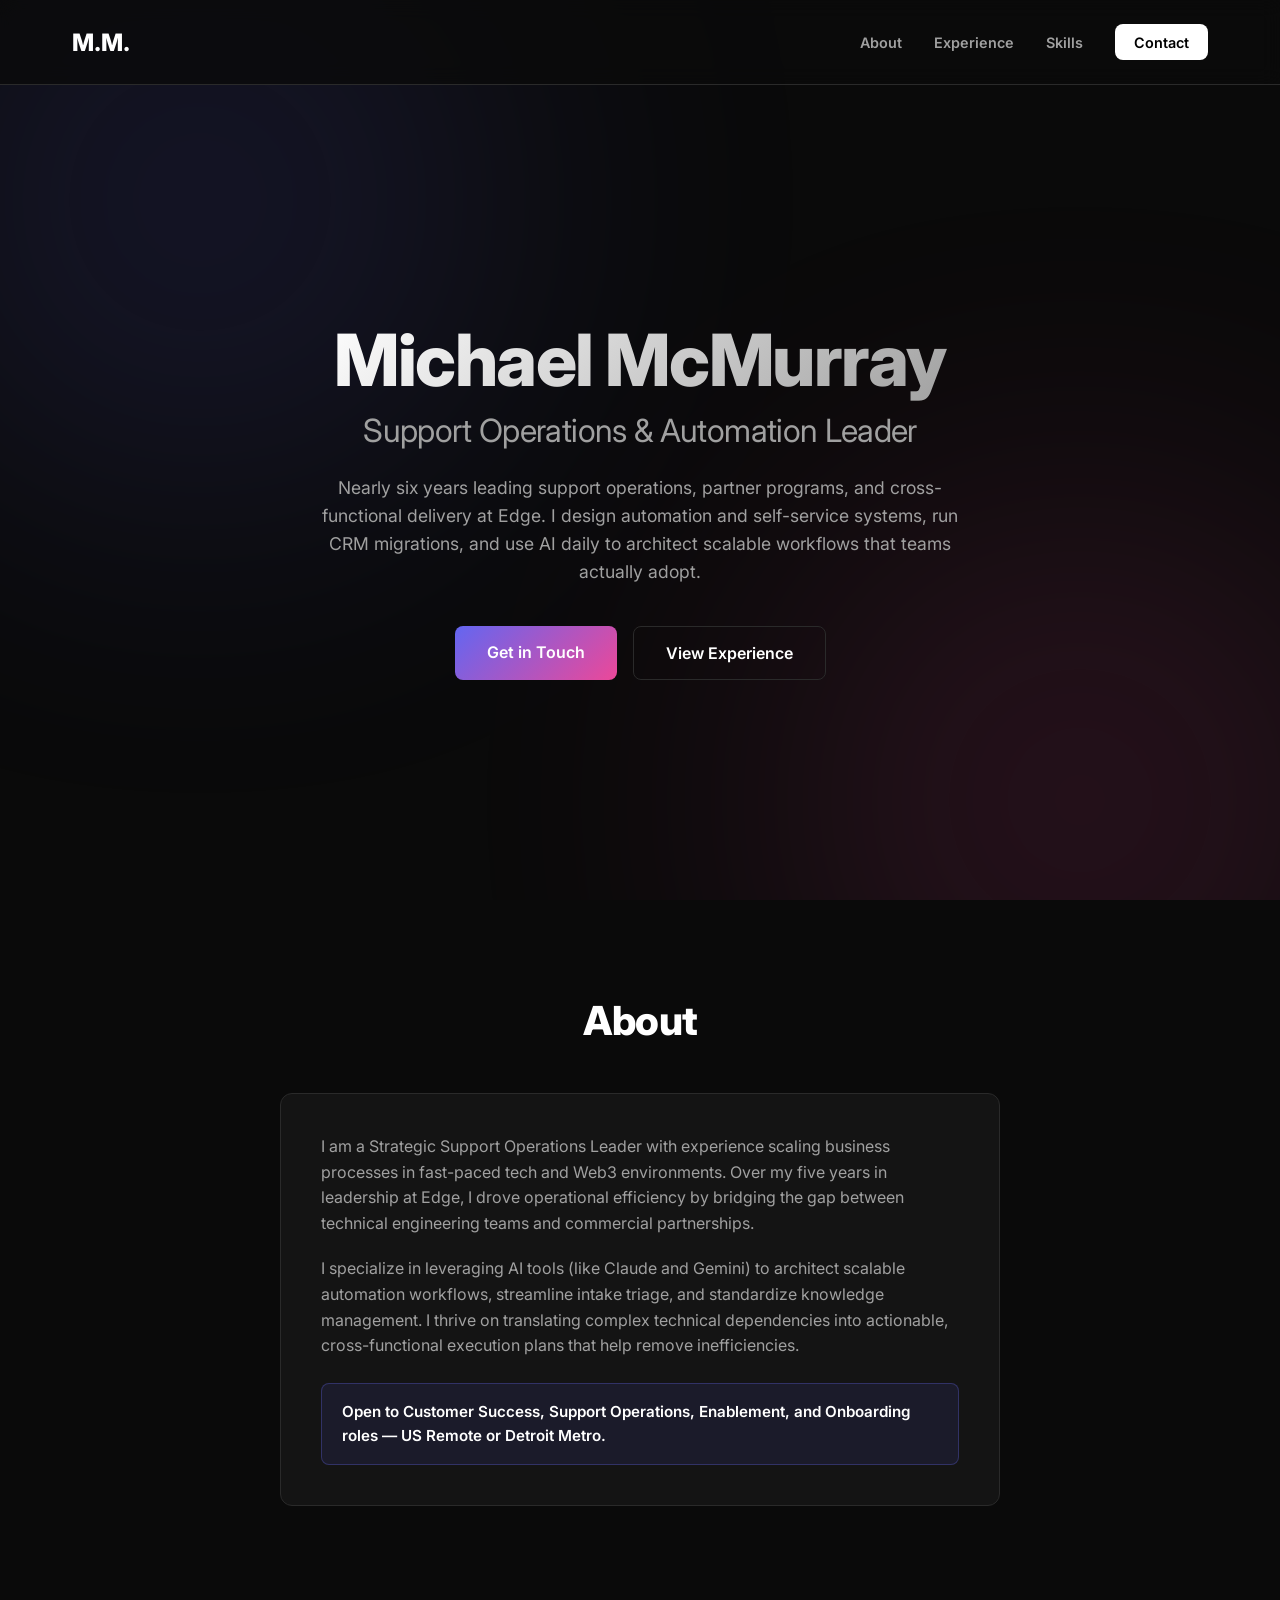
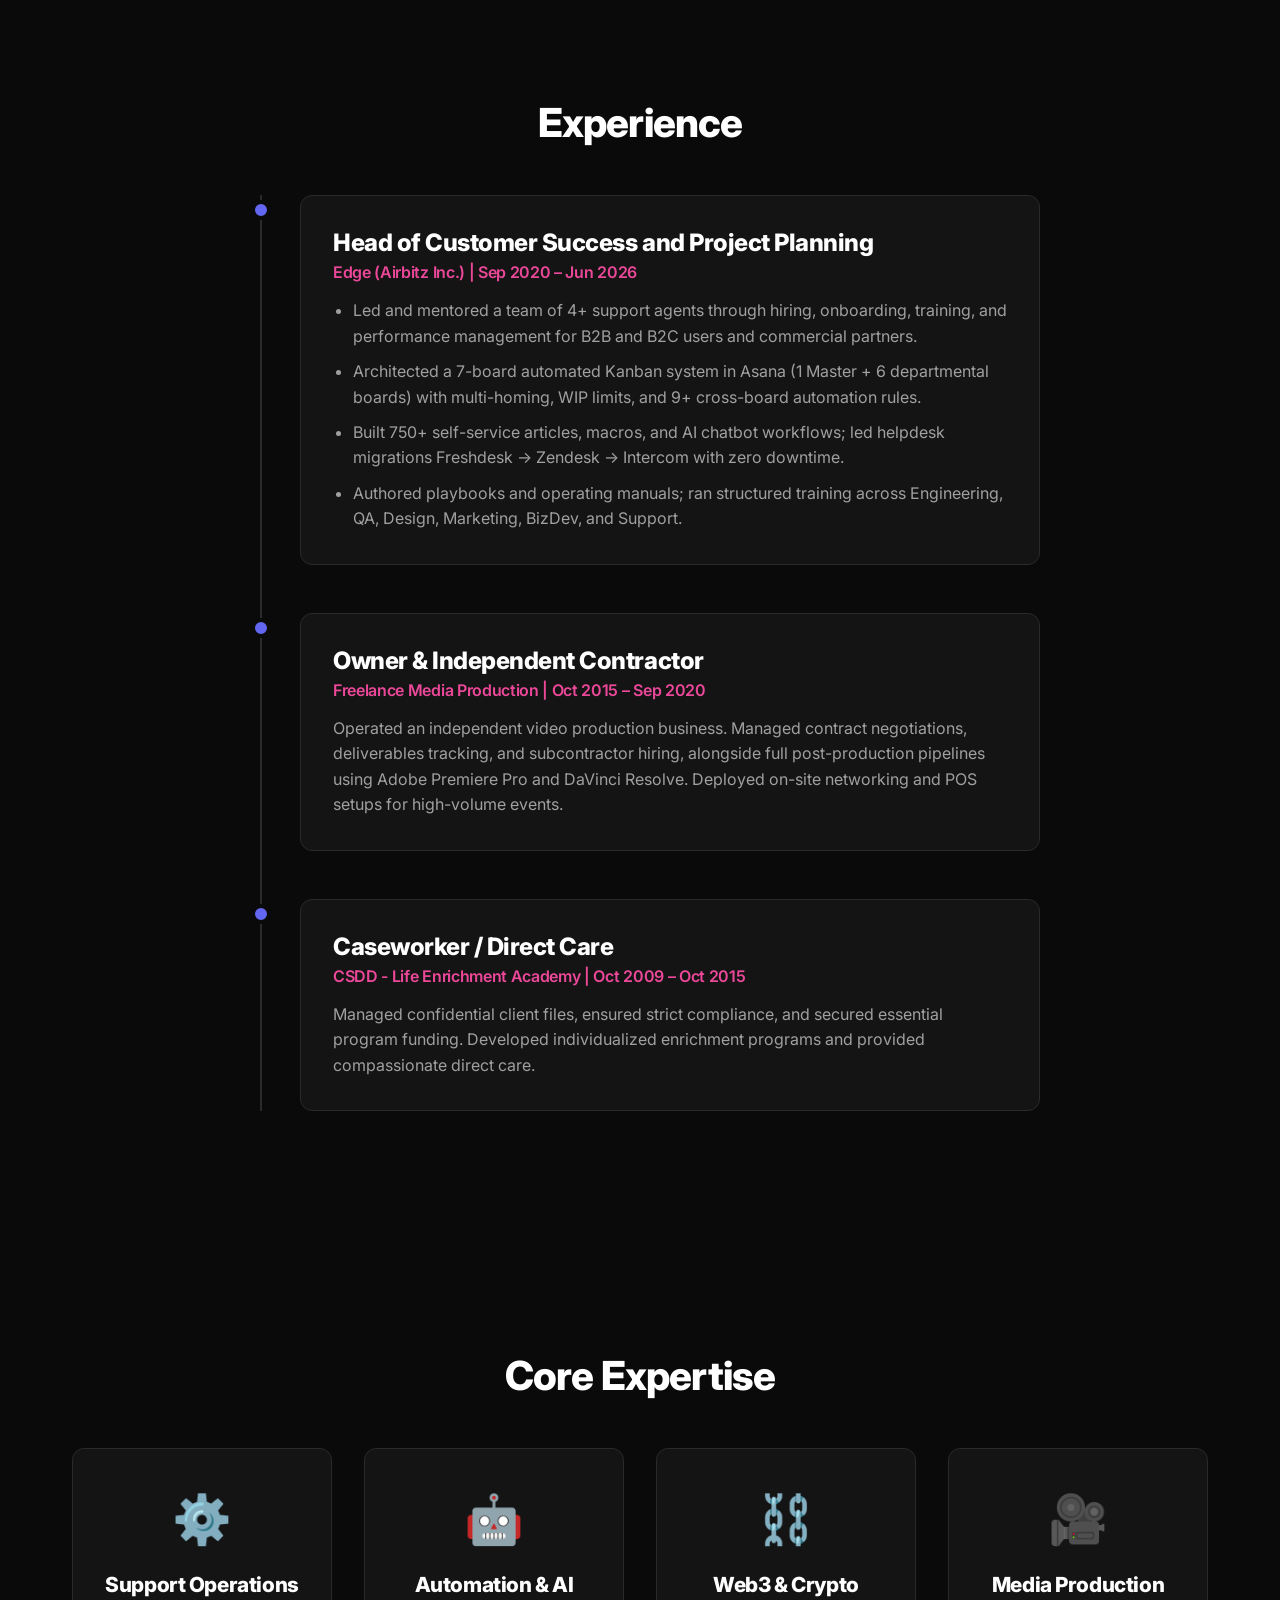
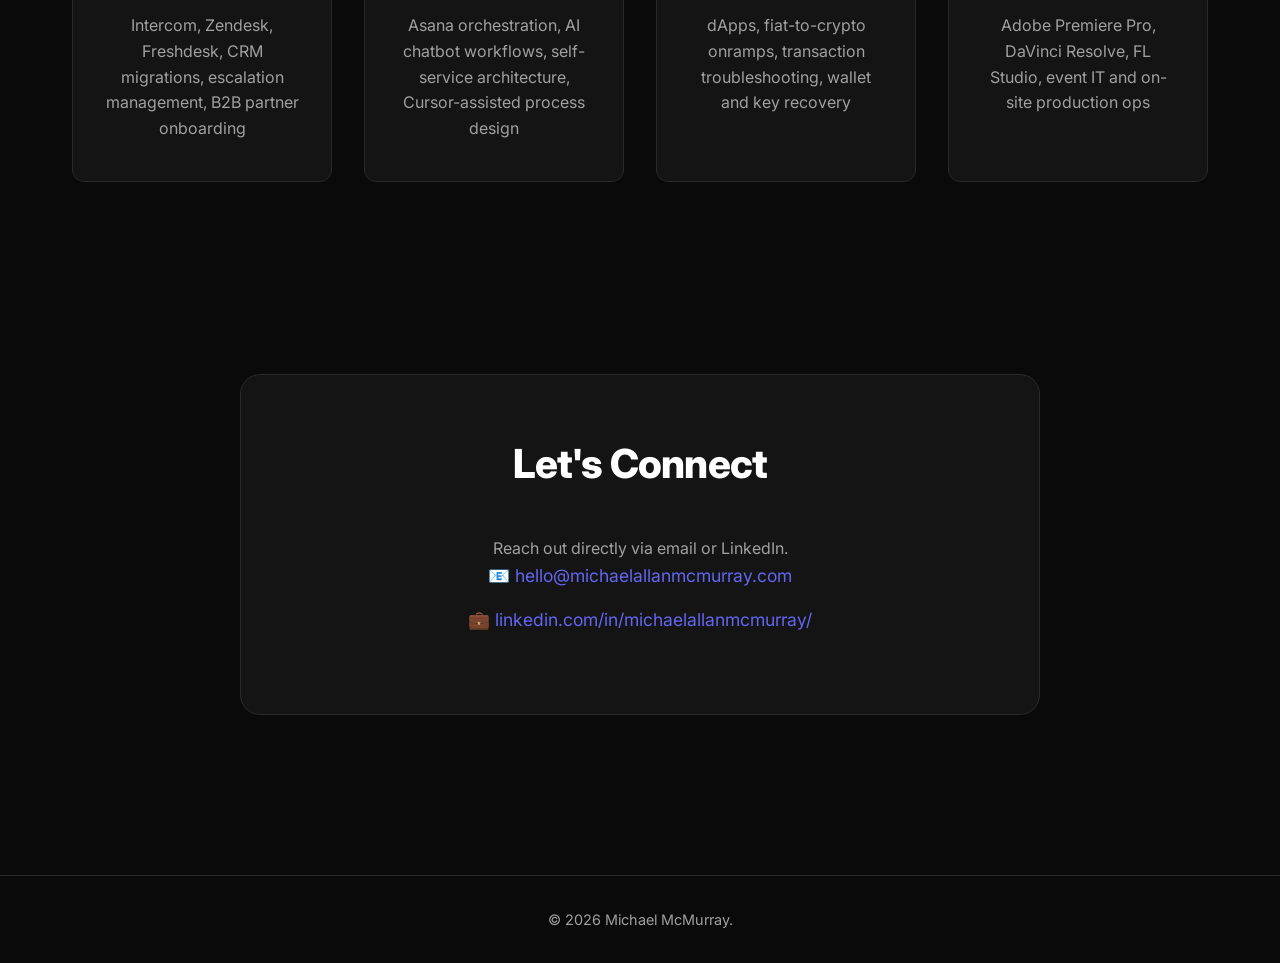
==== index.html @ 597b3451 "Add files via upload" ====
<!DOCTYPE html>
<html lang="en">
<head>
    <meta charset="UTF-8">
    <meta name="viewport" content="width=device-width, initial-scale=1.0">
    <title>Michael McMurray | Support Operations & Automation Leader</title>
    <meta name="description" content="Support Operations Leader specializing in AI workflow automation, customer success, and cross-functional delivery. Nearly six years at Edge (Airbitz Inc) building self-service systems, CRM migrations, and Asana orchestration.">
    <meta property="og:title" content="Michael McMurray | Support Operations & Automation Leader">
    <meta property="og:description" content="Customer Success and operations leader. Automation, self-service design, B2B partner success, and AI-assisted ops.">
    <meta property="og:type" content="website">
    <meta property="og:url" content="https://michaelallanmcmurray.com">
    <link rel="icon" href="favicon.svg" type="image/svg+xml">
    <link rel="stylesheet" href="styles.css?v=3">
    <link rel="preconnect" href="https://fonts.googleapis.com">
    <link rel="preconnect" href="https://fonts.gstatic.com" crossorigin>
    <link href="https://fonts.googleapis.com/css2?family=Inter:wght@300;400;600;800&display=swap" rel="stylesheet">
</head>
<body>
    <div class="site-background">
        <div class="gradient-sphere"></div>
        <div class="gradient-sphere secondary"></div>
    </div>

    <nav class="navbar">
        <div class="nav-content">
            <a href="#home" class="logo">M.M.</a>
            <button class="nav-toggle" aria-label="Open menu" aria-expanded="false">
                <span></span>
                <span></span>
                <span></span>
            </button>
            <ul class="nav-links">
                <li><a href="#about">About</a></li>
                <li><a href="#experience">Experience</a></li>
                <li><a href="#skills">Skills</a></li>
                <li><a href="#contact" class="btn-primary-small">Contact</a></li>
            </ul>
        </div>
    </nav>

    <section class="hero" id="home">
        <div class="hero-content">
            <h1 class="fade-in">Michael McMurray</h1>
            <h2 class="fade-in delay-1">Support Operations &amp; Automation Leader</h2>
            <p class="fade-in delay-2">Nearly six years leading support operations, partner programs, and cross-functional delivery at Edge. I design automation and self-service systems, run CRM migrations, and use AI daily to architect scalable workflows that teams actually adopt.</p>
            <div class="hero-cta fade-in delay-3">
                <a href="#contact" class="btn-primary">Get in Touch</a>
                <a href="#experience" class="btn-secondary">View Experience</a>
            </div>
        </div>
    </section>

    <section class="about section" id="about">
        <h2 class="section-title reveal">About</h2>
        <div class="about-content reveal">
            <p>I am a Strategic Support Operations Leader with experience scaling business processes in fast-paced tech and Web3 environments. Over my five years in leadership at Edge, I drove operational efficiency by bridging the gap between technical engineering teams and commercial partnerships.</p>
            <p>I specialize in leveraging AI tools (like Claude and Gemini) to architect scalable automation workflows, streamline intake triage, and standardize knowledge management. I thrive on translating complex technical dependencies into actionable, cross-functional execution plans that help remove inefficiencies.</p>
            <p class="availability-badge">Open to Customer Success, Support Operations, Enablement, and Onboarding roles &mdash; US Remote or Detroit Metro.</p>
        </div>
    </section>

    <section class="experience section" id="experience">
        <h2 class="section-title reveal">Experience</h2>
        <div class="timeline">
            <div class="timeline-item reveal">
                <div class="timeline-dot"></div>
                <div class="timeline-content">
                    <h3>Head of Customer Success and Project Planning</h3>
                    <h4>Edge (Airbitz Inc.) | Sep 2020 &ndash; Jun 2026</h4>
                    <ul>
                        <li>Led and mentored a team of 4+ support agents through hiring, onboarding, training, and performance management for B2B and B2C users and commercial partners.</li>
                        <li>Architected a 7-board automated Kanban system in Asana (1 Master + 6 departmental boards) with multi-homing, WIP limits, and 9+ cross-board automation rules.</li>
                        <li>Built 750+ self-service articles, macros, and AI chatbot workflows; led helpdesk migrations Freshdesk &rarr; Zendesk &rarr; Intercom with zero downtime.</li>
                        <li>Authored playbooks and operating manuals; ran structured training across Engineering, QA, Design, Marketing, BizDev, and Support.</li>
                    </ul>
                </div>
            </div>
            <div class="timeline-item reveal">
                <div class="timeline-dot"></div>
                <div class="timeline-content">
                    <h3>Owner &amp; Independent Contractor</h3>
                    <h4>Freelance Media Production | Oct 2015 &ndash; Sep 2020</h4>
                    <p>Operated an independent video production business. Managed contract negotiations, deliverables tracking, and subcontractor hiring, alongside full post-production pipelines using Adobe Premiere Pro and DaVinci Resolve. Deployed on-site networking and POS setups for high-volume events.</p>
                </div>
            </div>
            <div class="timeline-item reveal">
                <div class="timeline-dot"></div>
                <div class="timeline-content">
                    <h3>Caseworker / Direct Care</h3>
                    <h4>CSDD - Life Enrichment Academy | Oct 2009 &ndash; Oct 2015</h4>
                    <p>Managed confidential client files, ensured strict compliance, and secured essential program funding. Developed individualized enrichment programs and provided compassionate direct care.</p>
                </div>
            </div>
        </div>
    </section>

    <section class="skills section" id="skills">
        <h2 class="section-title reveal">Core Expertise</h2>
        <div class="skills-grid reveal">
            <div class="skill-card">
                <div class="skill-icon">&#9881;&#65039;</div>
                <h3>Support Operations</h3>
                <p>Intercom, Zendesk, Freshdesk, CRM migrations, escalation management, B2B partner onboarding</p>
            </div>
            <div class="skill-card">
                <div class="skill-icon">&#129302;</div>
                <h3>Automation &amp; AI</h3>
                <p>Asana orchestration, AI chatbot workflows, self-service architecture, Cursor-assisted process design</p>
            </div>
            <div class="skill-card">
                <div class="skill-icon">&#9939;&#65039;</div>
                <h3>Web3 &amp; Crypto</h3>
                <p>dApps, fiat-to-crypto onramps, transaction troubleshooting, wallet and key recovery</p>
            </div>
            <div class="skill-card">
                <div class="skill-icon">&#127909;</div>
                <h3>Media Production</h3>
                <p>Adobe Premiere Pro, DaVinci Resolve, FL Studio, event IT and on-site production ops</p>
            </div>
        </div>
    </section>

    <section class="contact section" id="contact">
        <div class="contact-container reveal">
            <h2 class="section-title">Let's Connect</h2>
            <p>Reach out directly via email or LinkedIn.</p>

            <div class="contact-info">
                <p>&#128231; <a href="mailto:hello@michaelallanmcmurray.com">hello@michaelallanmcmurray.com</a></p>
                <p>&#128188; <a href="https://linkedin.com/in/michaelallanmcmurray/" target="_blank" rel="noopener noreferrer">linkedin.com/in/michaelallanmcmurray/</a></p>
            </div>
        </div>
    </section>

    <footer>
        <p>&copy; 2026 Michael McMurray.</p>
    </footer>

    <script src="script.js"></script>
</body>
</html>
---- styles.css ----
:root {
    --bg-dark: #0a0a0a;
    --bg-card: #141414;
    --text-primary: #ffffff;
    --text-secondary: #a0a0a0;
    --accent-primary: #6366f1;
    --accent-secondary: #ec4899;
    --border-color: #2a2a2a;
    --transition: all 0.3s ease;
}

* {
    margin: 0;
    padding: 0;
    box-sizing: border-box;
}

html {
    scroll-behavior: smooth;
    font-family: 'Inter', sans-serif;
    background-color: var(--bg-dark);
    color: var(--text-primary);
}

h1, h2, h3, h4 { font-weight: 800; letter-spacing: -0.02em; }
p { color: var(--text-secondary); line-height: 1.6; }

.navbar {
    position: fixed;
    top: 0;
    width: 100%;
    padding: 1.5rem 0;
    background: rgba(10, 10, 10, 0.8);
    backdrop-filter: blur(10px);
    z-index: 1000;
    border-bottom: 1px solid var(--border-color);
}

.nav-content {
    max-width: 1200px;
    margin: 0 auto;
    display: flex;
    justify-content: space-between;
    align-items: center;
    padding: 0 2rem;
}

.logo { font-size: 1.5rem; font-weight: 800; color: var(--text-primary); text-decoration: none; }

.nav-toggle {
    display: none;
    flex-direction: column;
    justify-content: center;
    gap: 5px;
    width: 40px;
    height: 40px;
    background: transparent;
    border: 1px solid var(--border-color);
    border-radius: 8px;
    cursor: pointer;
    padding: 8px;
}

.nav-toggle span {
    display: block;
    height: 2px;
    width: 100%;
    background: var(--text-primary);
    transition: var(--transition);
}

.nav-toggle.active span:nth-child(1) { transform: translateY(7px) rotate(45deg); }
.nav-toggle.active span:nth-child(2) { opacity: 0; }
.nav-toggle.active span:nth-child(3) { transform: translateY(-7px) rotate(-45deg); }

.nav-links { display: flex; list-style: none; gap: 2rem; align-items: center; }
.nav-links a { color: var(--text-secondary); text-decoration: none; transition: var(--transition); font-weight: 600; font-size: 0.9rem; }
.nav-links a:hover { color: var(--text-primary); }

.btn-primary, .btn-primary-small, .btn-secondary, .resume-btn {
    display: inline-block;
    text-decoration: none;
    border-radius: 8px;
    font-weight: 600;
    transition: var(--transition);
    cursor: pointer;
}

.btn-primary {
    padding: 1rem 2rem;
    background: linear-gradient(135deg, var(--accent-primary), var(--accent-secondary));
    color: white;
    border: none;
}

.btn-primary:hover { transform: translateY(-2px); box-shadow: 0 10px 20px rgba(99, 102, 241, 0.3); }

.btn-primary-small {
    padding: 0.6rem 1.2rem;
    background: white;
    color: black !important;
}

.btn-primary-small:hover { background: #e0e0e0; transform: translateY(-1px); }

.btn-secondary {
    padding: 1rem 2rem;
    background: transparent;
    color: var(--text-primary);
    border: 1px solid var(--border-color);
}

.btn-secondary:hover { background: var(--bg-card); border-color: var(--text-secondary); }

.hero {
    min-height: 100vh;
    display: flex;
    align-items: center;
    justify-content: center;
    position: relative;
    overflow: hidden;
    padding: 6rem 2rem 0;
}

.hero-content { text-align: center; z-index: 2; max-width: 800px; }

.hero h1 {
    font-size: 4.5rem;
    margin-bottom: 0.5rem;
    background: linear-gradient(135deg, #fff, #a0a0a0);
    -webkit-background-clip: text;
    -webkit-text-fill-color: transparent;
    background-clip: text;
}

.hero h2 { font-size: 2rem; color: var(--text-secondary); margin-bottom: 1.5rem; font-weight: 400; }
.hero p { font-size: 1.1rem; margin-bottom: 2.5rem; max-width: 640px; margin-left: auto; margin-right: auto; }
.hero-cta { display: flex; gap: 1rem; justify-content: center; }

.site-background { position: fixed; top: 0; left: 0; width: 100%; height: 100vh; z-index: -1; overflow: hidden; pointer-events: none; }

.gradient-sphere {
    position: absolute;
    width: 600px;
    height: 600px;
    background: var(--accent-primary);
    border-radius: 50%;
    filter: blur(150px);
    opacity: 0.15;
    top: -100px;
    left: -100px;
}

.gradient-sphere.secondary {
    background: var(--accent-secondary);
    bottom: -200px;
    right: -100px;
    top: auto;
    left: auto;
}

.section { padding: 6rem 2rem; max-width: 1200px; margin: 0 auto; }
.section-title { font-size: 2.5rem; margin-bottom: 3rem; text-align: center; }

.about-content {
    max-width: 720px;
    margin: 0 auto;
    background: var(--bg-card);
    padding: 2.5rem;
    border-radius: 12px;
    border: 1px solid var(--border-color);
}

.about-content p { margin-bottom: 1.25rem; }
.about-content p:last-child { margin-bottom: 0; }

.availability-badge {
    margin-top: 1.5rem;
    padding: 1rem 1.25rem;
    background: rgba(99, 102, 241, 0.1);
    border: 1px solid rgba(99, 102, 241, 0.3);
    border-radius: 8px;
    color: var(--text-primary);
    font-weight: 600;
    font-size: 0.95rem;
}

.timeline { position: relative; max-width: 800px; margin: 0 auto; }

.timeline::before {
    content: '';
    position: absolute;
    left: 20px;
    top: 0;
    height: 100%;
    width: 2px;
    background: var(--border-color);
}

.timeline-item { margin-bottom: 3rem; position: relative; padding-left: 60px; }

.timeline-dot {
    position: absolute;
    left: 11px;
    top: 5px;
    width: 20px;
    height: 20px;
    background: var(--accent-primary);
    border-radius: 50%;
    border: 4px solid var(--bg-dark);
}

.timeline-content {
    background: var(--bg-card);
    padding: 2rem;
    border-radius: 12px;
    border: 1px solid var(--border-color);
    transition: var(--transition);
}

.timeline-content:hover { transform: translateY(-5px); border-color: var(--accent-primary); }
.timeline-content h3 { font-size: 1.5rem; margin-bottom: 0.3rem; }
.timeline-content h4 { color: var(--accent-secondary); font-size: 1rem; margin-bottom: 1rem; font-weight: 600; }

.timeline-content ul {
    padding-left: 1.25rem;
    color: var(--text-secondary);
}

.timeline-content li { margin-bottom: 0.6rem; line-height: 1.6; }
.timeline-content li:last-child { margin-bottom: 0; }

.skills-grid {
    display: grid;
    grid-template-columns: repeat(auto-fit, minmax(260px, 1fr));
    gap: 2rem;
}

.skill-card {
    background: var(--bg-card);
    padding: 2.5rem 2rem;
    border-radius: 12px;
    border: 1px solid var(--border-color);
    text-align: center;
    transition: var(--transition);
}

.skill-card:hover { transform: translateY(-5px); border-color: var(--accent-primary); background: #1a1a1a; }
.skill-icon { font-size: 3rem; margin-bottom: 1.5rem; }
.skill-card h3 { margin-bottom: 1rem; font-size: 1.3rem; }

.contact-container {
    text-align: center;
    background: var(--bg-card);
    padding: 4rem 2rem;
    border-radius: 20px;
    border: 1px solid var(--border-color);
    max-width: 800px;
    margin: 0 auto;
}

.resume-links { display: flex; justify-content: center; gap: 1rem; margin: 2rem 0; flex-wrap: wrap; }
.resume-btn { padding: 1rem 1.5rem; background: var(--border-color); color: white; border: 1px solid #333; }
.resume-btn:hover { background: #333; border-color: var(--accent-primary); }

.contact-info p { font-size: 1.1rem; margin-bottom: 1rem; }
.contact-info a { color: var(--accent-primary); text-decoration: none; }
.contact-info a:hover { text-decoration: underline; }

footer { text-align: center; padding: 2rem; color: var(--text-secondary); border-top: 1px solid var(--border-color); margin-top: 4rem; font-size: 0.9rem; }

.fade-in { opacity: 0; transform: translateY(20px); animation: fadeIn 0.8s ease forwards; }
.delay-1 { animation-delay: 0.2s; }
.delay-2 { animation-delay: 0.4s; }
.delay-3 { animation-delay: 0.6s; }

@keyframes fadeIn {
    to { opacity: 1; transform: translateY(0); }
}

.reveal { opacity: 0; transform: translateY(40px); transition: all 0.8s ease; }
.reveal.active { opacity: 1; transform: translateY(0); }

@media (max-width: 768px) {
    .hero h1 { font-size: 3rem; }
    .hero h2 { font-size: 1.5rem; }
    .hero-cta { flex-direction: column; align-items: center; }
    .nav-toggle { display: flex; }

    .nav-links {
        display: none;
        position: absolute;
        top: 100%;
        left: 0;
        right: 0;
        flex-direction: column;
        gap: 0;
        background: rgba(10, 10, 10, 0.97);
        border-bottom: 1px solid var(--border-color);
        padding: 1rem 0;
    }

    .nav-links.open { display: flex; }

    .nav-links li { width: 100%; text-align: center; }
    .nav-links a { display: block; padding: 1rem 2rem; }
    .nav-content { position: relative; }

    .timeline::before { left: 15px; }
    .timeline-item { padding-left: 45px; }
    .timeline-dot { left: 6px; }

    .about-content { padding: 1.5rem; }
    .resume-links { flex-direction: column; align-items: center; }
    .resume-btn { width: 100%; max-width: 280px; text-align: center; }
}
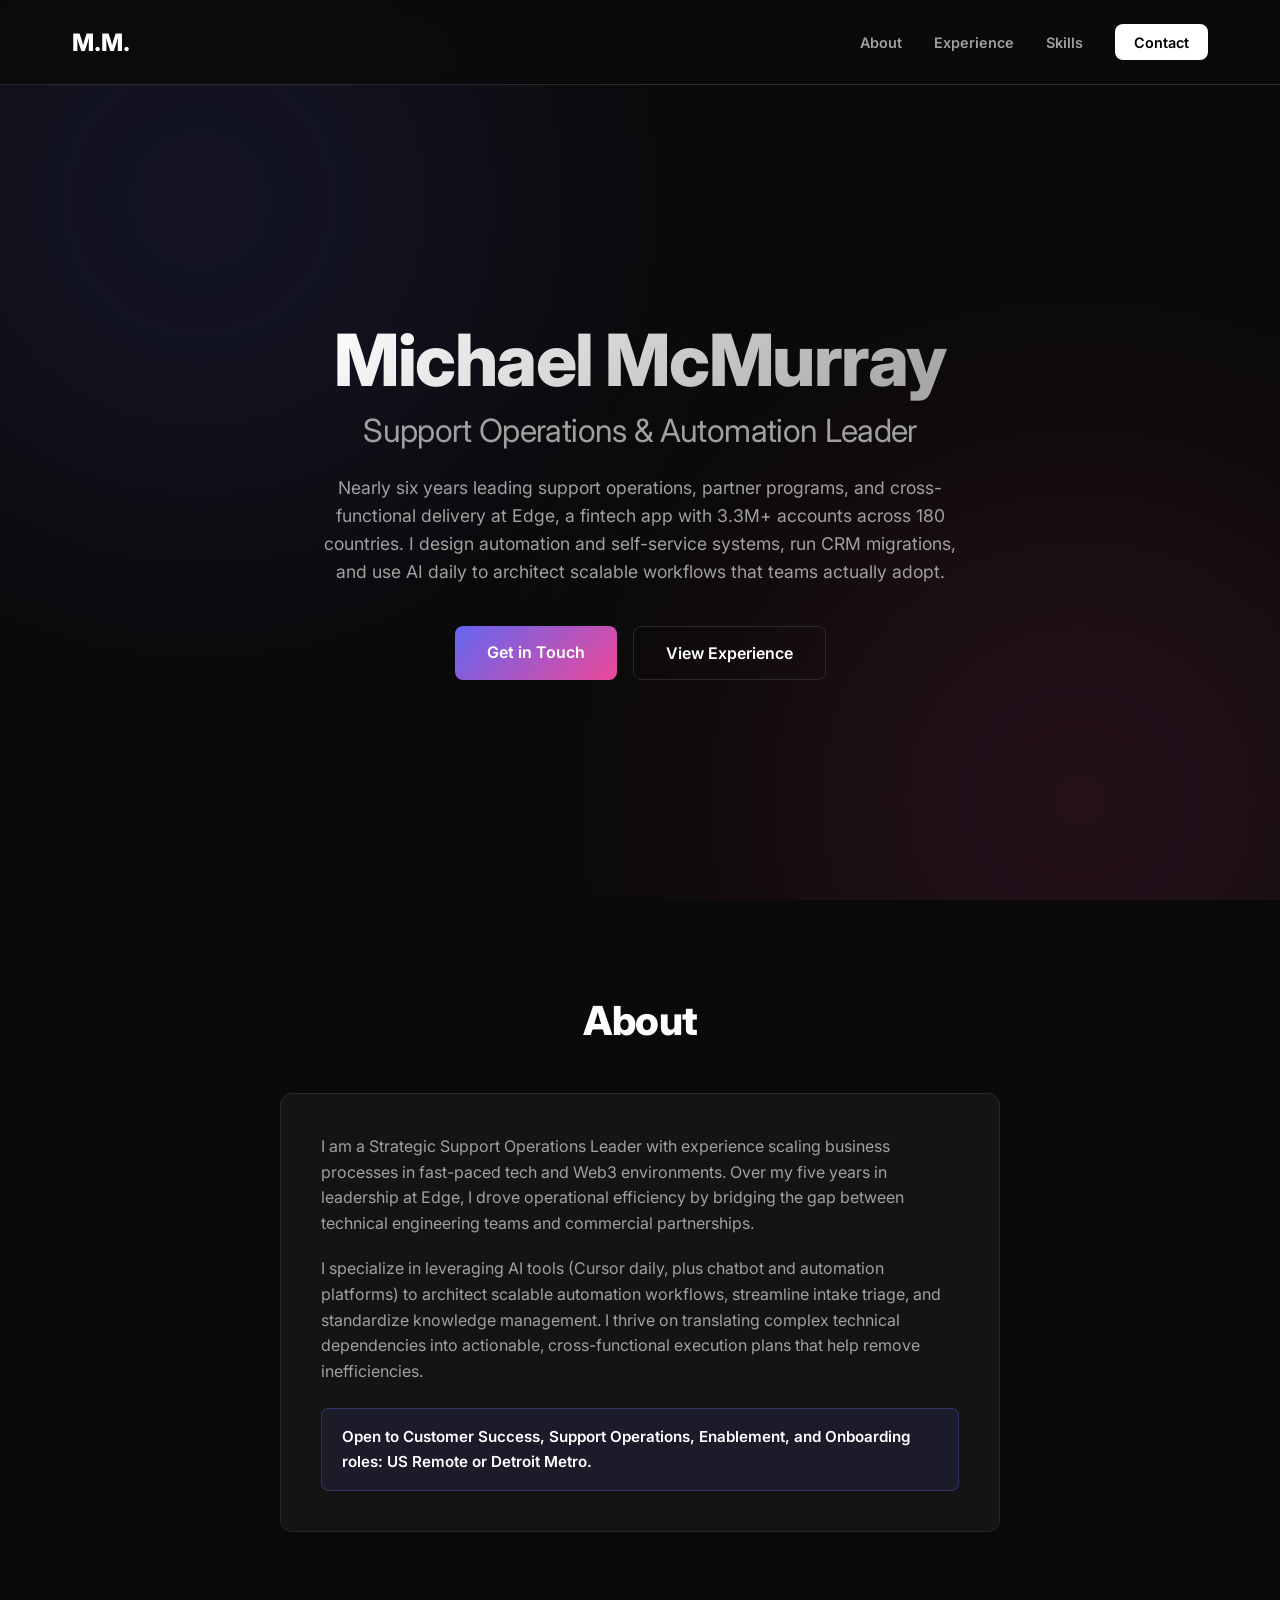
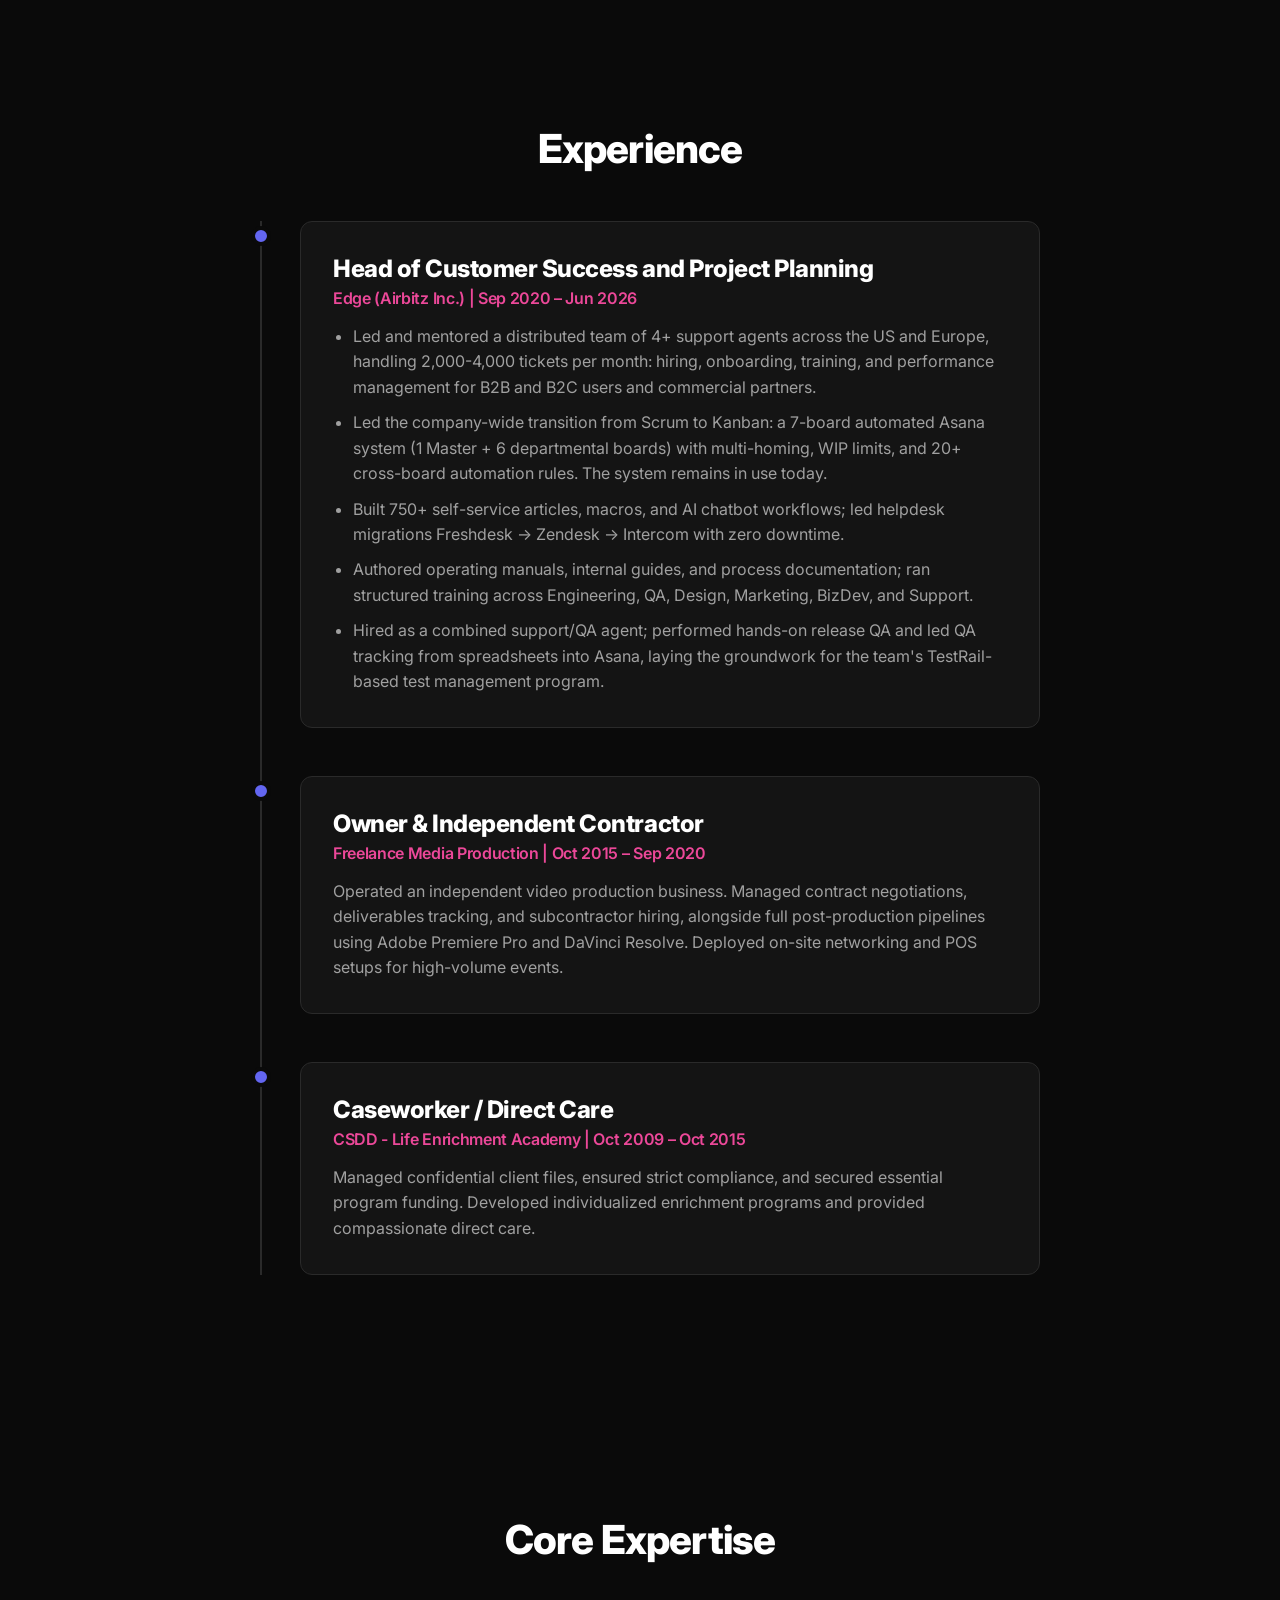
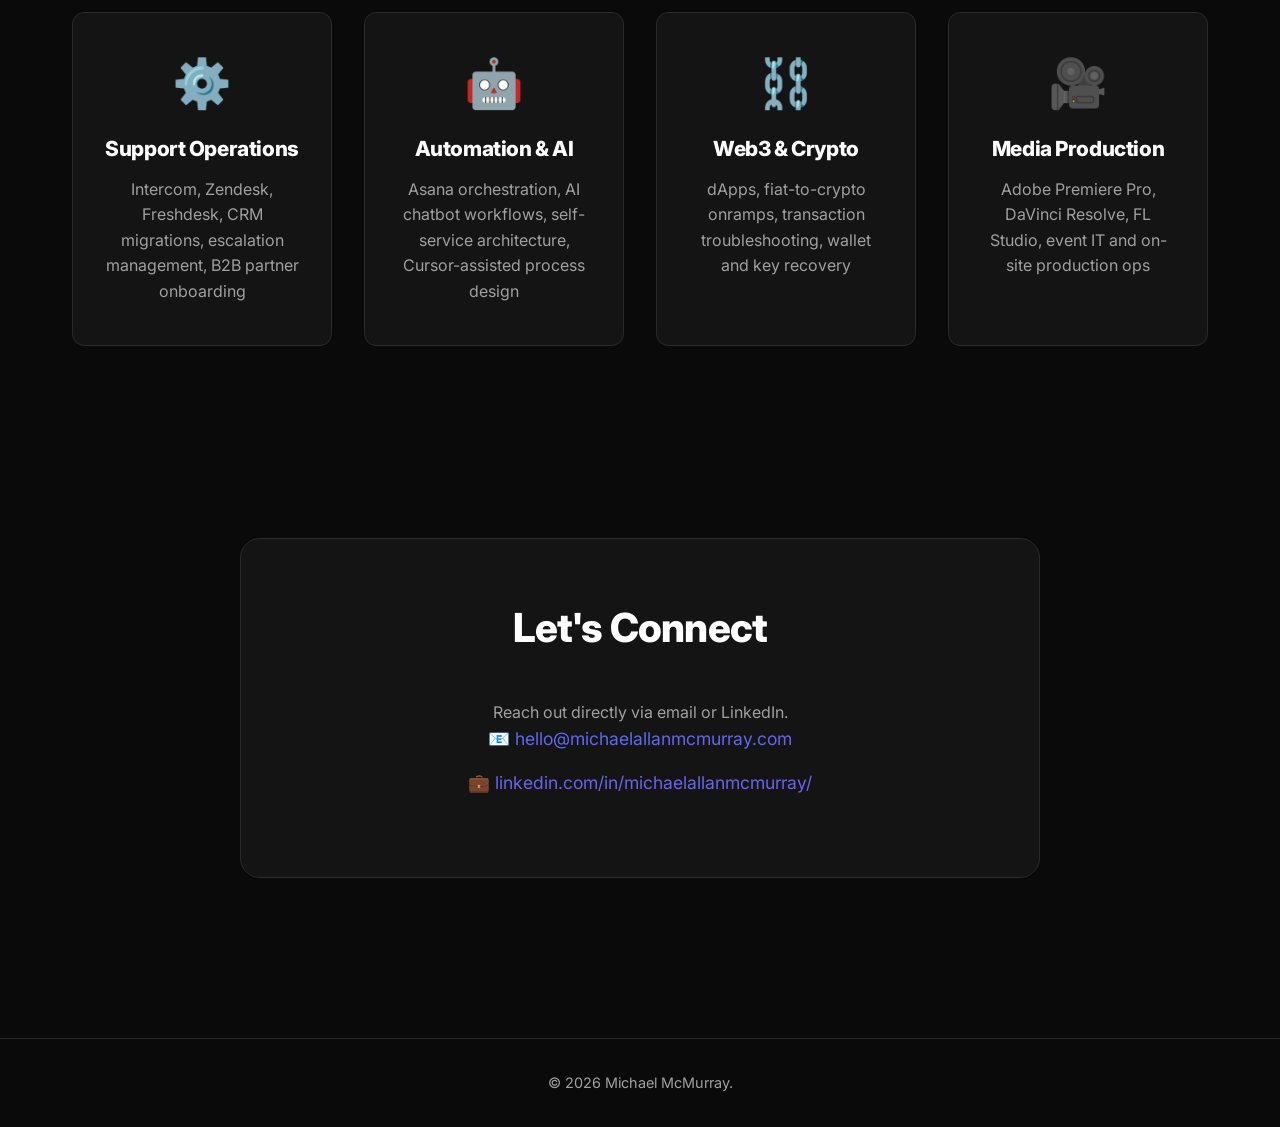
==== commit 74db538e: "Add files via upload" ====
--- a/index.html
+++ b/index.html
@@ -10,7 +10,7 @@
     <meta property="og:type" content="website">
     <meta property="og:url" content="https://michaelallanmcmurray.com">
     <link rel="icon" href="favicon.svg" type="image/svg+xml">
-    <link rel="stylesheet" href="styles.css?v=3">
+    <link rel="stylesheet" href="styles.css?v=4">
     <link rel="preconnect" href="https://fonts.googleapis.com">
     <link rel="preconnect" href="https://fonts.gstatic.com" crossorigin>
     <link href="https://fonts.googleapis.com/css2?family=Inter:wght@300;400;600;800&display=swap" rel="stylesheet">
@@ -42,7 +42,7 @@
         <div class="hero-content">
             <h1 class="fade-in">Michael McMurray</h1>
             <h2 class="fade-in delay-1">Support Operations &amp; Automation Leader</h2>
-            <p class="fade-in delay-2">Nearly six years leading support operations, partner programs, and cross-functional delivery at Edge. I design automation and self-service systems, run CRM migrations, and use AI daily to architect scalable workflows that teams actually adopt.</p>
+            <p class="fade-in delay-2">Nearly six years leading support operations, partner programs, and cross-functional delivery at Edge, a fintech app with 3.3M+ accounts across 180 countries. I design automation and self-service systems, run CRM migrations, and use AI daily to architect scalable workflows that teams actually adopt.</p>
             <div class="hero-cta fade-in delay-3">
                 <a href="#contact" class="btn-primary">Get in Touch</a>
                 <a href="#experience" class="btn-secondary">View Experience</a>
@@ -54,8 +54,8 @@
         <h2 class="section-title reveal">About</h2>
         <div class="about-content reveal">
             <p>I am a Strategic Support Operations Leader with experience scaling business processes in fast-paced tech and Web3 environments. Over my five years in leadership at Edge, I drove operational efficiency by bridging the gap between technical engineering teams and commercial partnerships.</p>
-            <p>I specialize in leveraging AI tools (like Claude and Gemini) to architect scalable automation workflows, streamline intake triage, and standardize knowledge management. I thrive on translating complex technical dependencies into actionable, cross-functional execution plans that help remove inefficiencies.</p>
-            <p class="availability-badge">Open to Customer Success, Support Operations, Enablement, and Onboarding roles &mdash; US Remote or Detroit Metro.</p>
+            <p>I specialize in leveraging AI tools (Cursor daily, plus chatbot and automation platforms) to architect scalable automation workflows, streamline intake triage, and standardize knowledge management. I thrive on translating complex technical dependencies into actionable, cross-functional execution plans that help remove inefficiencies.</p>
+            <p class="availability-badge">Open to Customer Success, Support Operations, Enablement, and Onboarding roles: US Remote or Detroit Metro.</p>
         </div>
     </section>
 
@@ -68,10 +68,11 @@
                     <h3>Head of Customer Success and Project Planning</h3>
                     <h4>Edge (Airbitz Inc.) | Sep 2020 &ndash; Jun 2026</h4>
                     <ul>
-                        <li>Led and mentored a team of 4+ support agents through hiring, onboarding, training, and performance management for B2B and B2C users and commercial partners.</li>
-                        <li>Architected a 7-board automated Kanban system in Asana (1 Master + 6 departmental boards) with multi-homing, WIP limits, and 9+ cross-board automation rules.</li>
+                        <li>Led and mentored a distributed team of 4+ support agents across the US and Europe, handling 2,000-4,000 tickets per month: hiring, onboarding, training, and performance management for B2B and B2C users and commercial partners.</li>
+                        <li>Led the company-wide transition from Scrum to Kanban: a 7-board automated Asana system (1 Master + 6 departmental boards) with multi-homing, WIP limits, and 20+ cross-board automation rules. The system remains in use today.</li>
                         <li>Built 750+ self-service articles, macros, and AI chatbot workflows; led helpdesk migrations Freshdesk &rarr; Zendesk &rarr; Intercom with zero downtime.</li>
-                        <li>Authored playbooks and operating manuals; ran structured training across Engineering, QA, Design, Marketing, BizDev, and Support.</li>
+                        <li>Authored operating manuals, internal guides, and process documentation; ran structured training across Engineering, QA, Design, Marketing, BizDev, and Support.</li>
+                        <li>Hired as a combined support/QA agent; performed hands-on release QA and led QA tracking from spreadsheets into Asana, laying the groundwork for the team's TestRail-based test management program.</li>
                     </ul>
                 </div>
             </div>
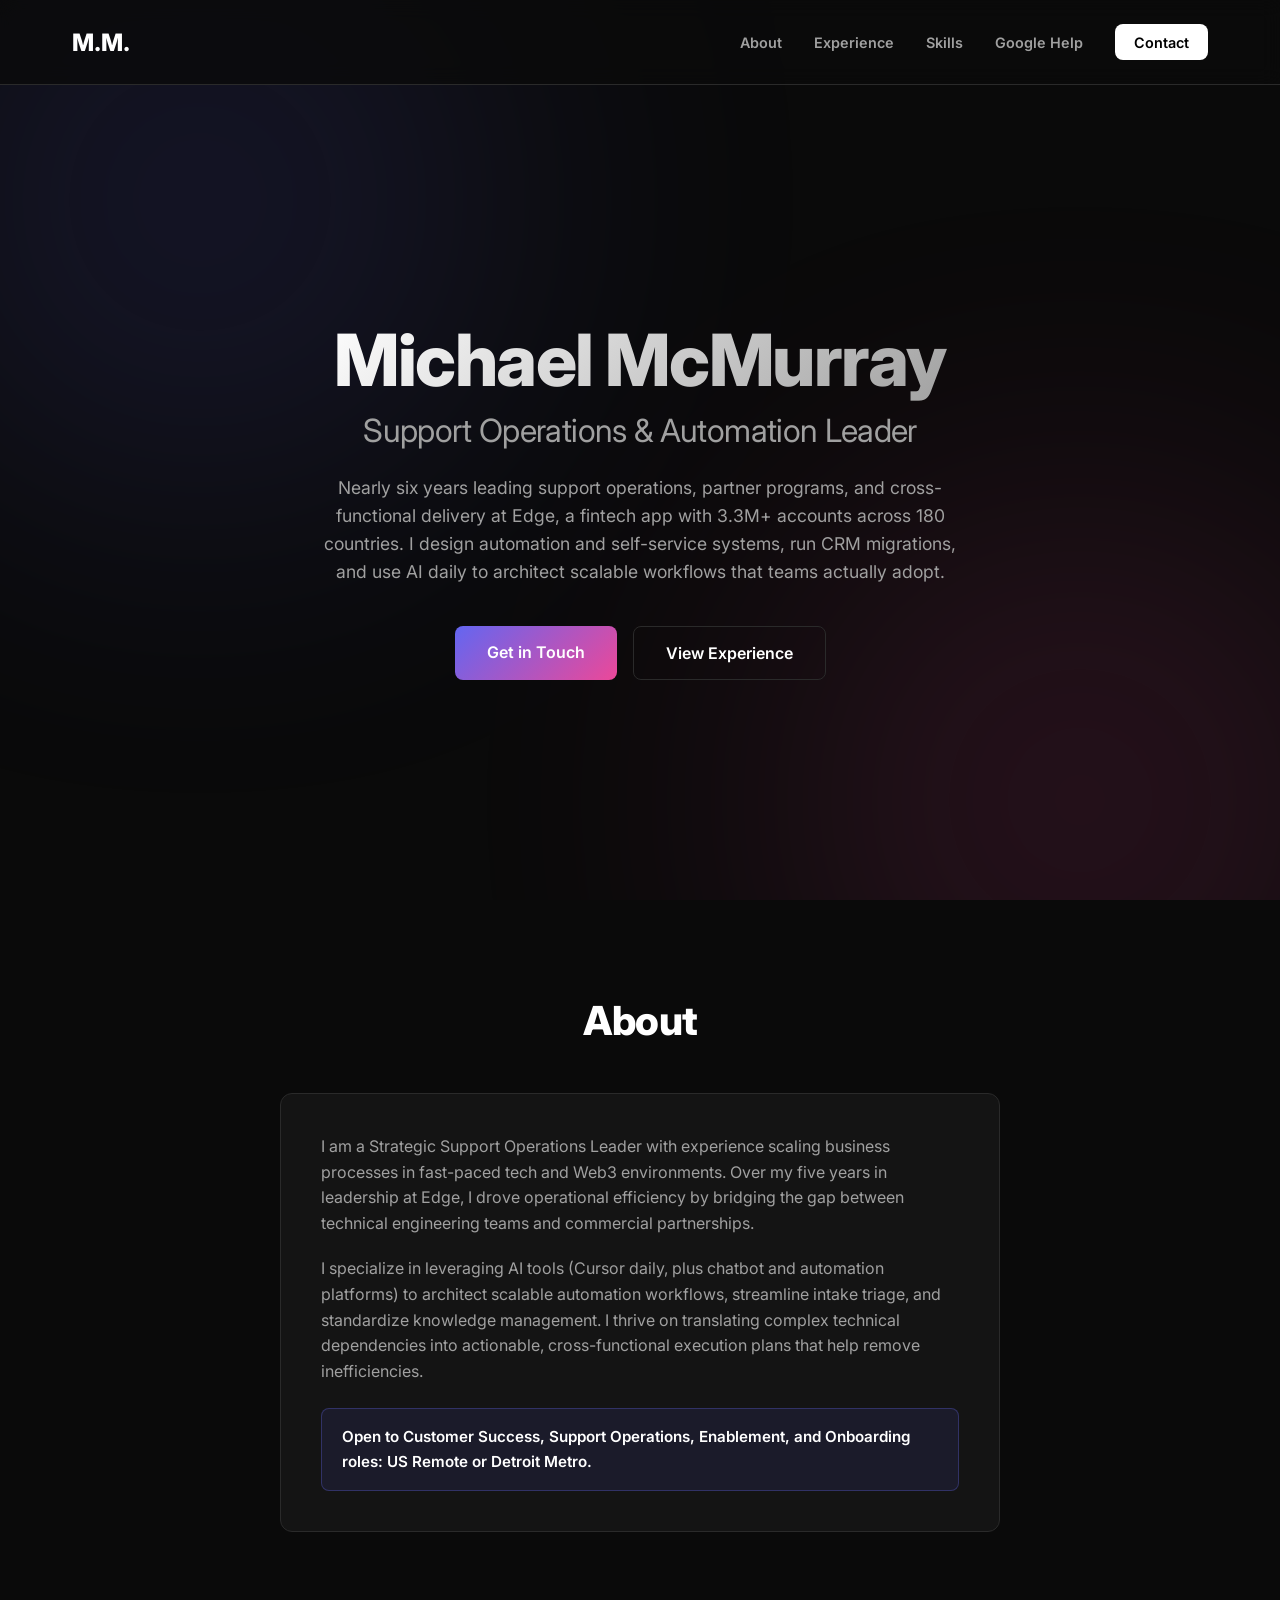
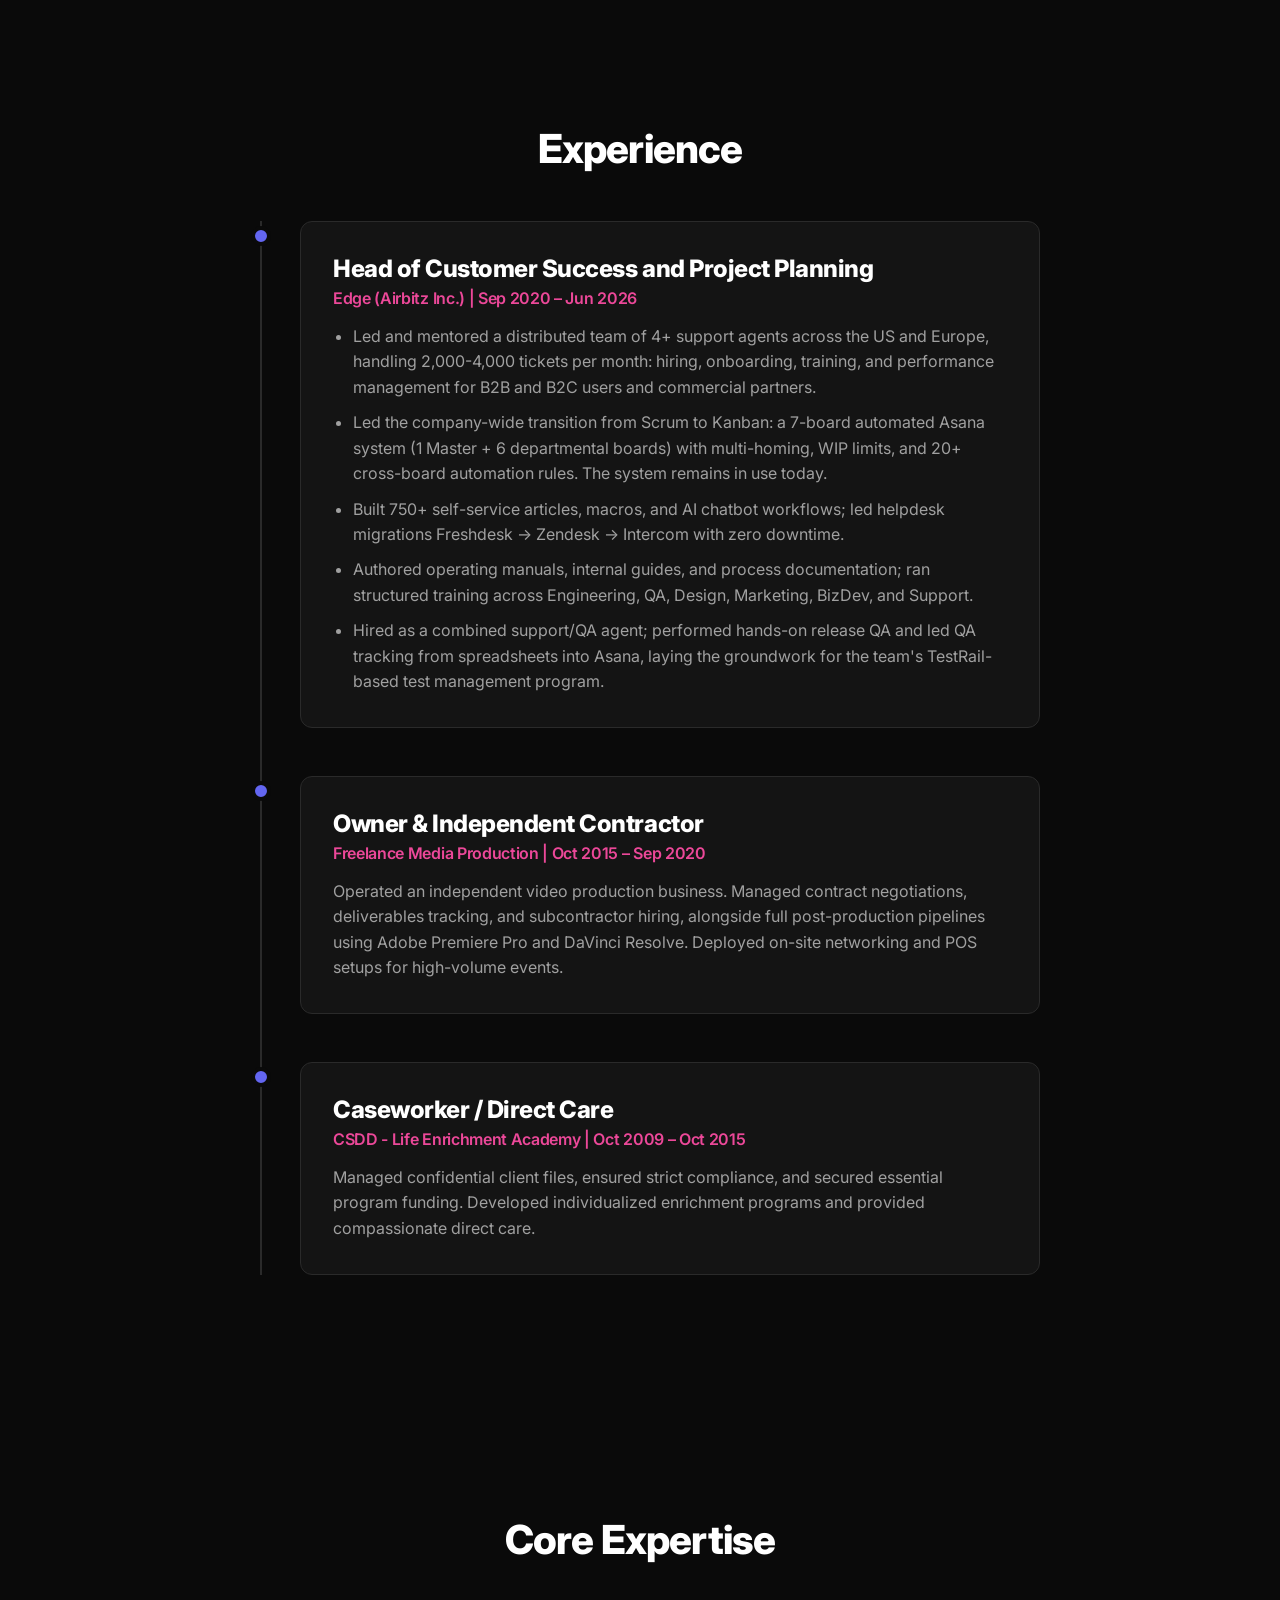
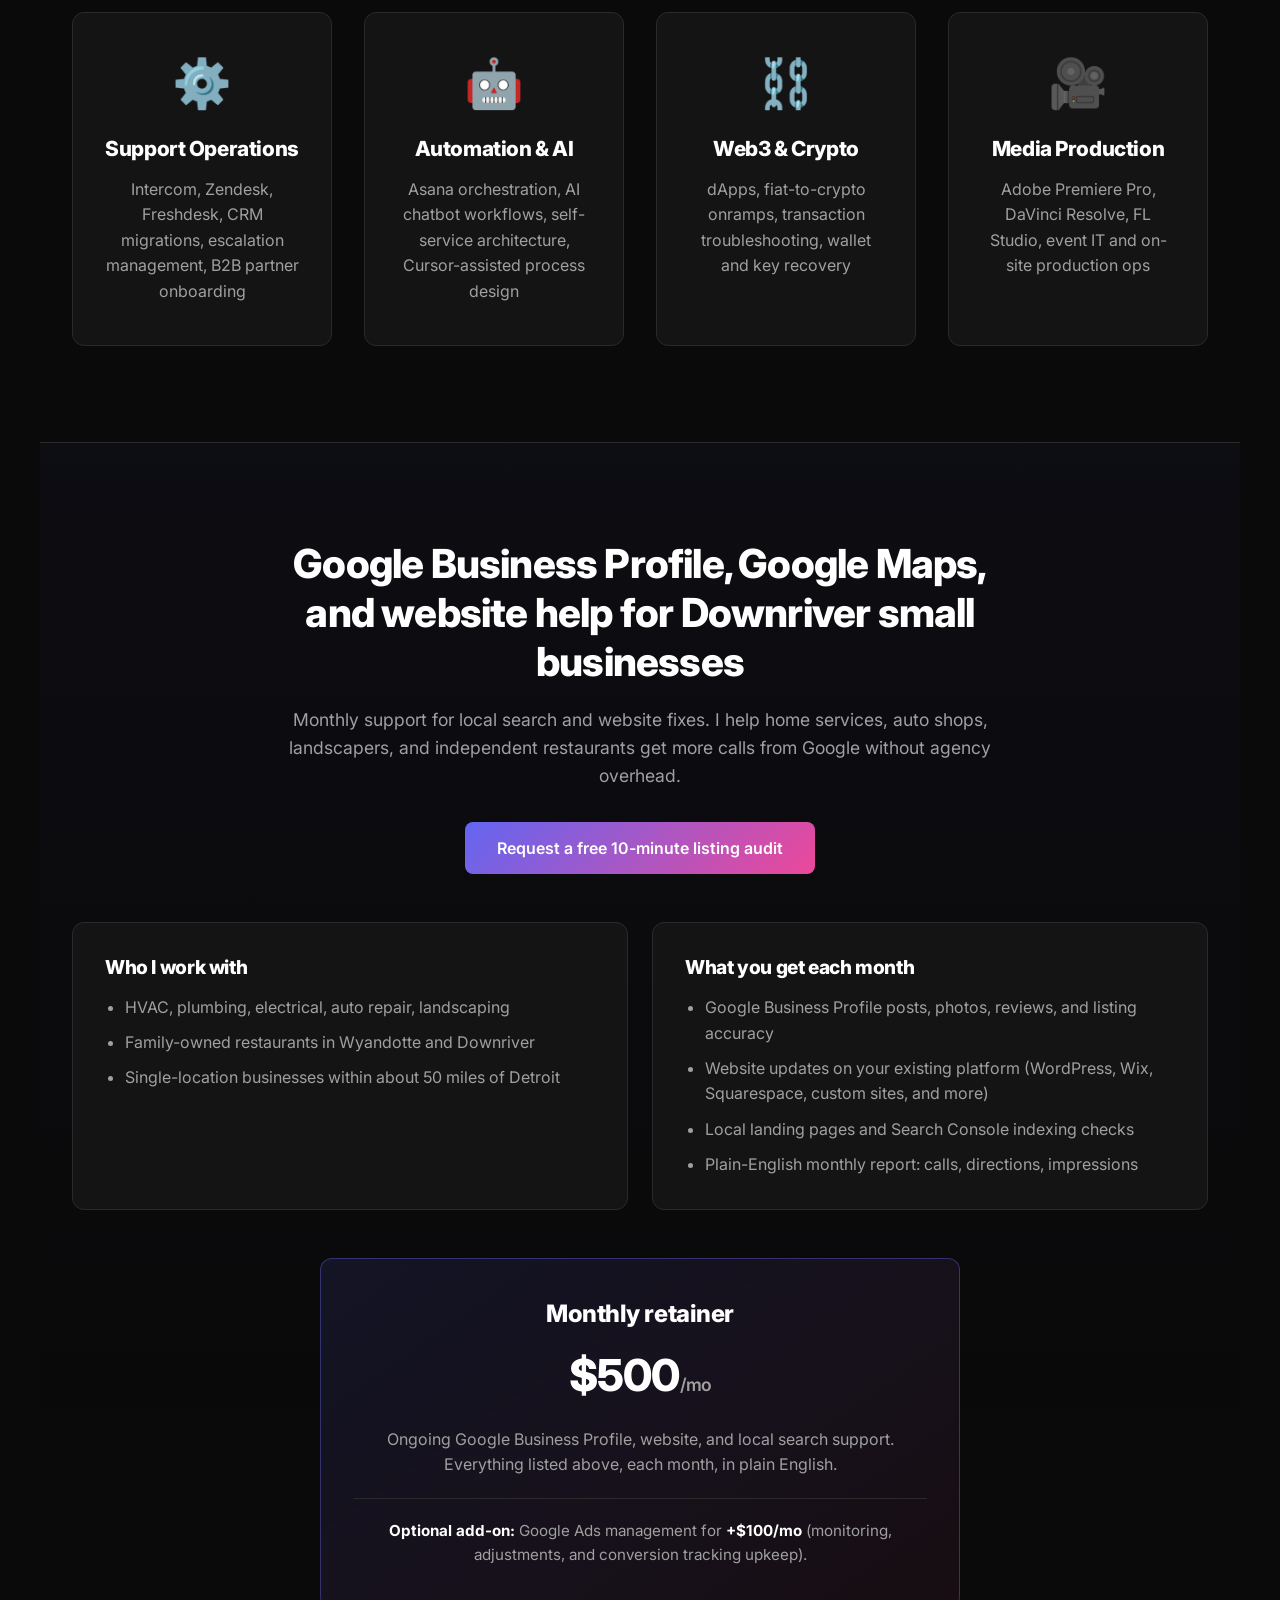
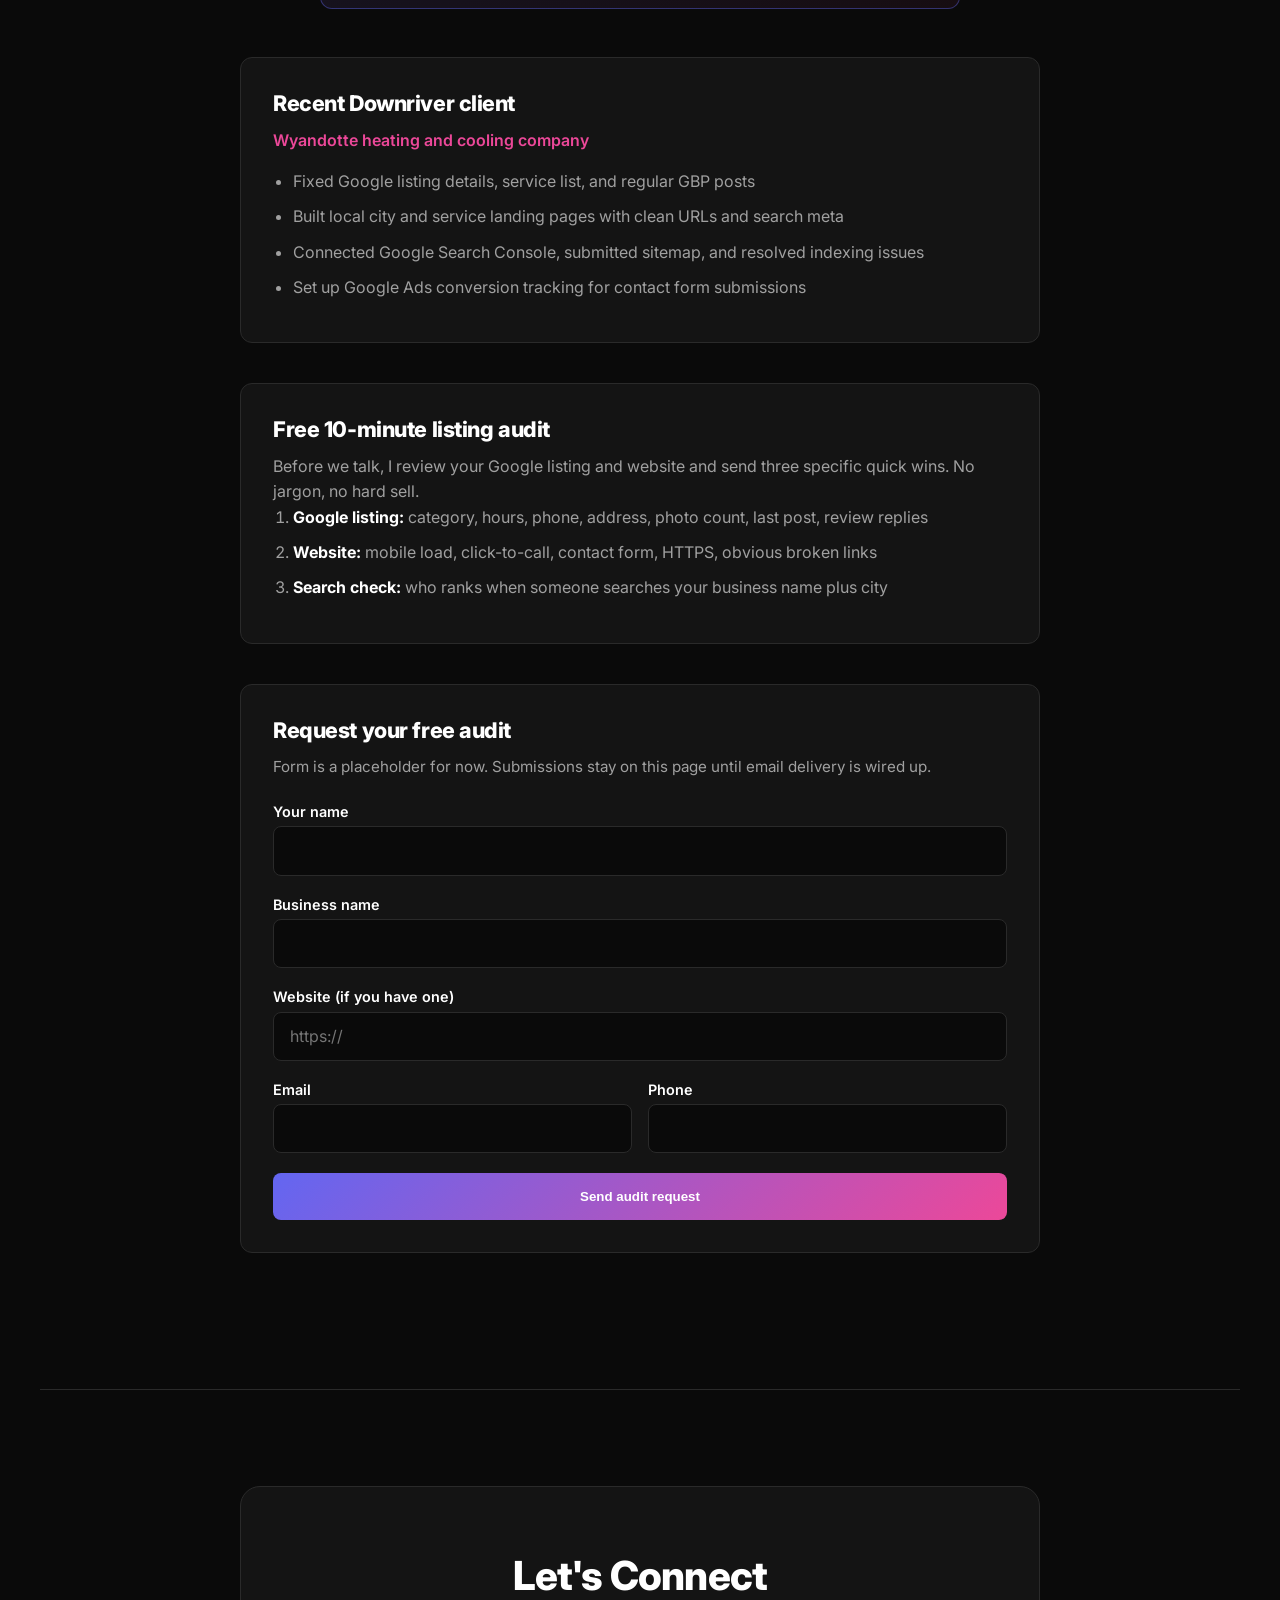
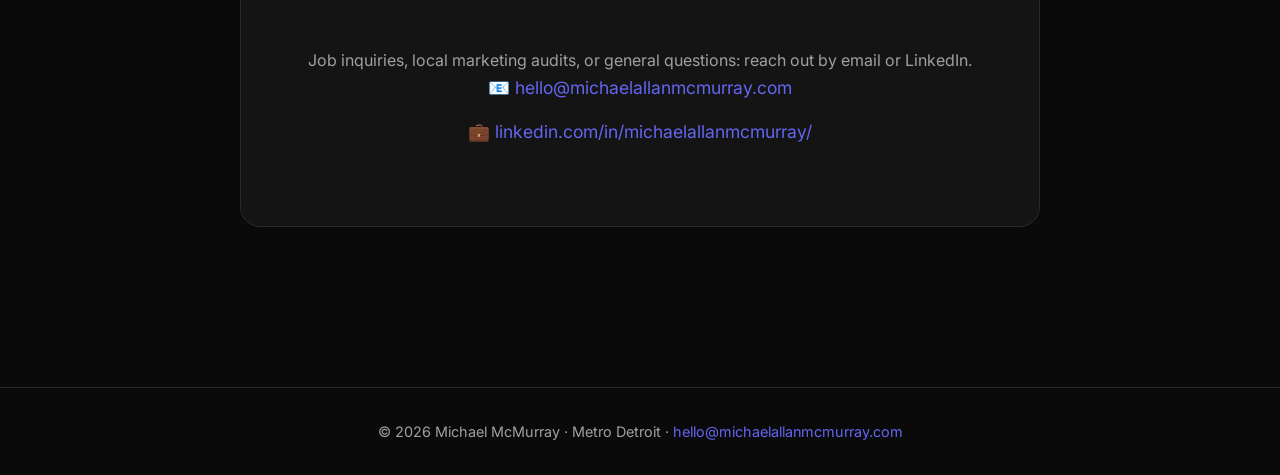
==== commit 7cc2f3ed: "Add files via upload add google help consulting" ====
--- a/index.html
+++ b/index.html
@@ -3,14 +3,34 @@
 <head>
     <meta charset="UTF-8">
     <meta name="viewport" content="width=device-width, initial-scale=1.0">
-    <title>Michael McMurray | Support Operations & Automation Leader</title>
-    <meta name="description" content="Support Operations Leader specializing in AI workflow automation, customer success, and cross-functional delivery. Nearly six years at Edge (Airbitz Inc) building self-service systems, CRM migrations, and Asana orchestration.">
+    <title>Michael McMurray | Support Operations &amp; Local Google Help | Downriver MI</title>
+    <meta name="description" content="Support Operations leader and solo local marketing consultant. Monthly Google Business Profile and website support for Downriver and Metro Detroit small businesses. Free listing audit.">
     <meta property="og:title" content="Michael McMurray | Support Operations & Automation Leader">
     <meta property="og:description" content="Customer Success and operations leader. Automation, self-service design, B2B partner success, and AI-assisted ops.">
     <meta property="og:type" content="website">
     <meta property="og:url" content="https://michaelallanmcmurray.com">
     <link rel="icon" href="favicon.svg" type="image/svg+xml">
-    <link rel="stylesheet" href="styles.css?v=4">
+    <link rel="stylesheet" href="styles.css?v=7">
+    <script type="application/ld+json">
+    {
+        "@context": "https://schema.org",
+        "@type": "ProfessionalService",
+        "name": "Michael McMurray",
+        "url": "https://michaelallanmcmurray.com",
+        "description": "Google Business Profile management, local search visibility, and website fixes for Downriver and Metro Detroit small businesses.",
+        "areaServed": {
+            "@type": "GeoCircle",
+            "geoMidpoint": {
+                "@type": "GeoCoordinates",
+                "latitude": 42.2142,
+                "longitude": -83.1499
+            },
+            "geoRadius": "80467"
+        },
+        "email": "hello@michaelallanmcmurray.com",
+        "priceRange": "$500-$600"
+    }
+    </script>
     <link rel="preconnect" href="https://fonts.googleapis.com">
     <link rel="preconnect" href="https://fonts.gstatic.com" crossorigin>
     <link href="https://fonts.googleapis.com/css2?family=Inter:wght@300;400;600;800&display=swap" rel="stylesheet">
@@ -33,6 +53,7 @@
                 <li><a href="#about">About</a></li>
                 <li><a href="#experience">Experience</a></li>
                 <li><a href="#skills">Skills</a></li>
+                <li><a href="#local-marketing">Google Help</a></li>
                 <li><a href="#contact" class="btn-primary-small">Contact</a></li>
             </ul>
         </div>
@@ -121,10 +142,99 @@
         </div>
     </section>
 
+    <section class="local-marketing section" id="local-marketing">
+        <div class="lm-header reveal">
+            <h2 class="section-title">Google Business Profile, Google Maps, and website help for Downriver small businesses</h2>
+            <p class="lm-lead">Monthly support for local search and website fixes. I help home services, auto shops, landscapers, and independent restaurants get more calls from Google without agency overhead.</p>
+            <a href="#audit-form" class="btn-primary">Request a free 10-minute listing audit</a>
+        </div>
+
+        <div class="lm-grid reveal">
+            <div class="lm-card">
+                <h3>Who I work with</h3>
+                <ul>
+                    <li>HVAC, plumbing, electrical, auto repair, landscaping</li>
+                    <li>Family-owned restaurants in Wyandotte and Downriver</li>
+                    <li>Single-location businesses within about 50 miles of Detroit</li>
+                </ul>
+            </div>
+            <div class="lm-card">
+                <h3>What you get each month</h3>
+                <ul>
+                    <li>Google Business Profile posts, photos, reviews, and listing accuracy</li>
+                    <li>Website updates on your existing platform (WordPress, Wix, Squarespace, custom sites, and more)</li>
+                    <li>Local landing pages and Search Console indexing checks</li>
+                    <li>Plain-English monthly report: calls, directions, impressions</li>
+                </ul>
+            </div>
+        </div>
+
+        <div class="pricing-simple reveal">
+            <div class="pricing-offer">
+                <h3 class="pricing-title">Monthly retainer</h3>
+                <p class="pricing-amount">$500<span>/mo</span></p>
+                <p class="pricing-intro">Ongoing Google Business Profile, website, and local search support. Everything listed above, each month, in plain English.</p>
+                <p class="pricing-addon"><strong>Optional add-on:</strong> Google Ads management for <strong>+$100/mo</strong> (monitoring, adjustments, and conversion tracking upkeep).</p>
+            </div>
+        </div>
+
+        <div class="case-study reveal">
+            <h3>Recent Downriver client</h3>
+            <p class="case-study-label">Wyandotte heating and cooling company</p>
+            <ul>
+                <li>Fixed Google listing details, service list, and regular GBP posts</li>
+                <li>Built local city and service landing pages with clean URLs and search meta</li>
+                <li>Connected Google Search Console, submitted sitemap, and resolved indexing issues</li>
+                <li>Set up Google Ads conversion tracking for contact form submissions</li>
+            </ul>
+        </div>
+
+        <div class="audit-block reveal" id="audit-checklist">
+            <h3>Free 10-minute listing audit</h3>
+            <p>Before we talk, I review your Google listing and website and send three specific quick wins. No jargon, no hard sell.</p>
+            <ol class="audit-checklist">
+                <li><strong>Google listing:</strong> category, hours, phone, address, photo count, last post, review replies</li>
+                <li><strong>Website:</strong> mobile load, click-to-call, contact form, HTTPS, obvious broken links</li>
+                <li><strong>Search check:</strong> who ranks when someone searches your business name plus city</li>
+            </ol>
+        </div>
+
+        <div class="audit-form-container reveal" id="audit-form">
+            <h3>Request your free audit</h3>
+            <p>Form is a placeholder for now. Submissions stay on this page until email delivery is wired up.</p>
+            <form class="audit-form" id="audit-request-form" novalidate>
+                <div class="form-row">
+                    <label for="audit-name">Your name</label>
+                    <input type="text" id="audit-name" name="name" required autocomplete="name">
+                </div>
+                <div class="form-row">
+                    <label for="audit-business">Business name</label>
+                    <input type="text" id="audit-business" name="business" required>
+                </div>
+                <div class="form-row">
+                    <label for="audit-website">Website (if you have one)</label>
+                    <input type="url" id="audit-website" name="website" placeholder="https://">
+                </div>
+                <div class="form-row form-row-split">
+                    <div>
+                        <label for="audit-email">Email</label>
+                        <input type="email" id="audit-email" name="email" required autocomplete="email">
+                    </div>
+                    <div>
+                        <label for="audit-phone">Phone</label>
+                        <input type="tel" id="audit-phone" name="phone" autocomplete="tel">
+                    </div>
+                </div>
+                <button type="submit" class="btn-primary">Send audit request</button>
+                <p class="form-status" id="audit-form-status" hidden role="status"></p>
+            </form>
+        </div>
+    </section>
+
     <section class="contact section" id="contact">
         <div class="contact-container reveal">
             <h2 class="section-title">Let's Connect</h2>
-            <p>Reach out directly via email or LinkedIn.</p>
+            <p>Job inquiries, local marketing audits, or general questions: reach out by email or LinkedIn.</p>
 
             <div class="contact-info">
                 <p>&#128231; <a href="mailto:hello@michaelallanmcmurray.com">hello@michaelallanmcmurray.com</a></p>
@@ -134,7 +244,7 @@
     </section>
 
     <footer>
-        <p>&copy; 2026 Michael McMurray.</p>
+        <p>&copy; 2026 Michael McMurray · Metro Detroit · <a href="mailto:hello@michaelallanmcmurray.com">hello@michaelallanmcmurray.com</a></p>
     </footer>
 
     <script src="script.js"></script>
--- a/styles.css
+++ b/styles.css
@@ -268,6 +268,215 @@
 .contact-info a:hover { text-decoration: underline; }
 
 footer { text-align: center; padding: 2rem; color: var(--text-secondary); border-top: 1px solid var(--border-color); margin-top: 4rem; font-size: 0.9rem; }
+footer a { color: var(--accent-primary); text-decoration: none; }
+footer a:hover { text-decoration: underline; }
+
+.local-marketing {
+    border-top: 1px solid var(--border-color);
+    border-bottom: 1px solid var(--border-color);
+    background: linear-gradient(180deg, rgba(99, 102, 241, 0.04) 0%, transparent 40%);
+}
+
+.lm-header {
+    text-align: center;
+    max-width: 760px;
+    margin: 0 auto 3rem;
+}
+
+.lm-eyebrow {
+    display: inline-block;
+    margin-bottom: 1rem;
+    padding: 0.35rem 0.85rem;
+    border-radius: 999px;
+    border: 1px solid rgba(99, 102, 241, 0.35);
+    background: rgba(99, 102, 241, 0.1);
+    color: var(--text-primary);
+    font-size: 0.85rem;
+    font-weight: 600;
+    letter-spacing: 0.02em;
+    text-transform: uppercase;
+}
+
+.lm-header .section-title { margin-bottom: 1.25rem; }
+.lm-lead { font-size: 1.1rem; margin-bottom: 2rem; }
+
+.lm-grid {
+    display: grid;
+    grid-template-columns: repeat(auto-fit, minmax(280px, 1fr));
+    gap: 1.5rem;
+    margin-bottom: 3rem;
+}
+
+.pricing-simple {
+    margin-bottom: 3rem;
+}
+
+.pricing-offer {
+    max-width: 640px;
+    margin: 0 auto;
+    text-align: center;
+    background: var(--bg-card);
+    border: 1px solid rgba(99, 102, 241, 0.4);
+    border-radius: 12px;
+    padding: 2.5rem 2rem;
+    background: linear-gradient(145deg, rgba(99, 102, 241, 0.12), rgba(236, 72, 153, 0.06));
+}
+
+.pricing-title {
+    font-size: 1.5rem;
+    margin-bottom: 0.75rem;
+}
+
+.pricing-amount {
+    font-size: 2.75rem;
+    font-weight: 800;
+    color: var(--text-primary);
+    margin-bottom: 1rem;
+    letter-spacing: -0.02em;
+}
+
+.pricing-amount span {
+    font-size: 1.1rem;
+    font-weight: 600;
+    color: var(--text-secondary);
+}
+
+.pricing-intro {
+    margin-bottom: 1.25rem;
+    font-size: 1rem;
+    line-height: 1.6;
+}
+
+.pricing-addon {
+    padding-top: 1.25rem;
+    border-top: 1px solid var(--border-color);
+    font-size: 0.95rem;
+    color: var(--text-secondary);
+    line-height: 1.6;
+}
+
+.pricing-addon strong { color: var(--text-primary); }
+
+.lm-card {
+    background: var(--bg-card);
+    border: 1px solid var(--border-color);
+    border-radius: 12px;
+    padding: 2rem;
+    transition: var(--transition);
+}
+
+.lm-card:hover { border-color: var(--accent-primary); transform: translateY(-3px); }
+.lm-card h3 { font-size: 1.2rem; margin-bottom: 1rem; }
+.lm-card ul { padding-left: 1.25rem; color: var(--text-secondary); }
+.lm-card li { margin-bottom: 0.6rem; line-height: 1.6; }
+.lm-card li:last-child { margin-bottom: 0; }
+
+.lm-card-accent {
+    border-color: rgba(99, 102, 241, 0.4);
+    background: linear-gradient(145deg, rgba(99, 102, 241, 0.12), rgba(236, 72, 153, 0.08));
+}
+
+.lm-note {
+    margin-top: 1rem;
+    font-size: 0.9rem;
+    color: var(--text-secondary);
+}
+
+.case-study,
+.audit-block,
+.audit-form-container {
+    max-width: 800px;
+    margin: 0 auto 2.5rem;
+    background: var(--bg-card);
+    border: 1px solid var(--border-color);
+    border-radius: 12px;
+    padding: 2rem;
+}
+
+.case-study h3,
+.audit-block h3,
+.audit-form-container h3 {
+    font-size: 1.35rem;
+    margin-bottom: 0.75rem;
+}
+
+.case-study-label {
+    color: var(--accent-secondary);
+    font-weight: 600;
+    margin-bottom: 1rem;
+}
+
+.case-study ul,
+.audit-checklist {
+    padding-left: 1.25rem;
+    color: var(--text-secondary);
+}
+
+.case-study li,
+.audit-checklist li {
+    margin-bottom: 0.6rem;
+    line-height: 1.6;
+}
+
+.audit-checklist strong { color: var(--text-primary); }
+
+.audit-form-container > p {
+    margin-bottom: 1.5rem;
+    font-size: 0.95rem;
+}
+
+.audit-form { display: grid; gap: 1.25rem; }
+
+.form-row label {
+    display: block;
+    margin-bottom: 0.4rem;
+    font-size: 0.9rem;
+    font-weight: 600;
+    color: var(--text-primary);
+}
+
+.form-row input {
+    width: 100%;
+    padding: 0.85rem 1rem;
+    border-radius: 8px;
+    border: 1px solid var(--border-color);
+    background: var(--bg-dark);
+    color: var(--text-primary);
+    font-family: inherit;
+    font-size: 1rem;
+    transition: var(--transition);
+}
+
+.form-row input:focus {
+    outline: none;
+    border-color: var(--accent-primary);
+    box-shadow: 0 0 0 3px rgba(99, 102, 241, 0.2);
+}
+
+.form-row-split {
+    display: grid;
+    grid-template-columns: 1fr 1fr;
+    gap: 1rem;
+}
+
+.form-status {
+    padding: 0.85rem 1rem;
+    border-radius: 8px;
+    font-size: 0.95rem;
+    font-weight: 600;
+}
+
+.form-status.success {
+    background: rgba(34, 197, 94, 0.12);
+    border: 1px solid rgba(34, 197, 94, 0.35);
+    color: #86efac;
+}
+
+.form-status.error {
+    background: rgba(239, 68, 68, 0.12);
+    border: 1px solid rgba(239, 68, 68, 0.35);
+    color: #fca5a5;
+}
 
 .fade-in { opacity: 0; transform: translateY(20px); animation: fadeIn 0.8s ease forwards; }
 .delay-1 { animation-delay: 0.2s; }
@@ -313,4 +522,7 @@
     .about-content { padding: 1.5rem; }
     .resume-links { flex-direction: column; align-items: center; }
     .resume-btn { width: 100%; max-width: 280px; text-align: center; }
-}
+
+    .form-row-split { grid-template-columns: 1fr; }
+    .lm-header .section-title { font-size: 2rem; }
+}
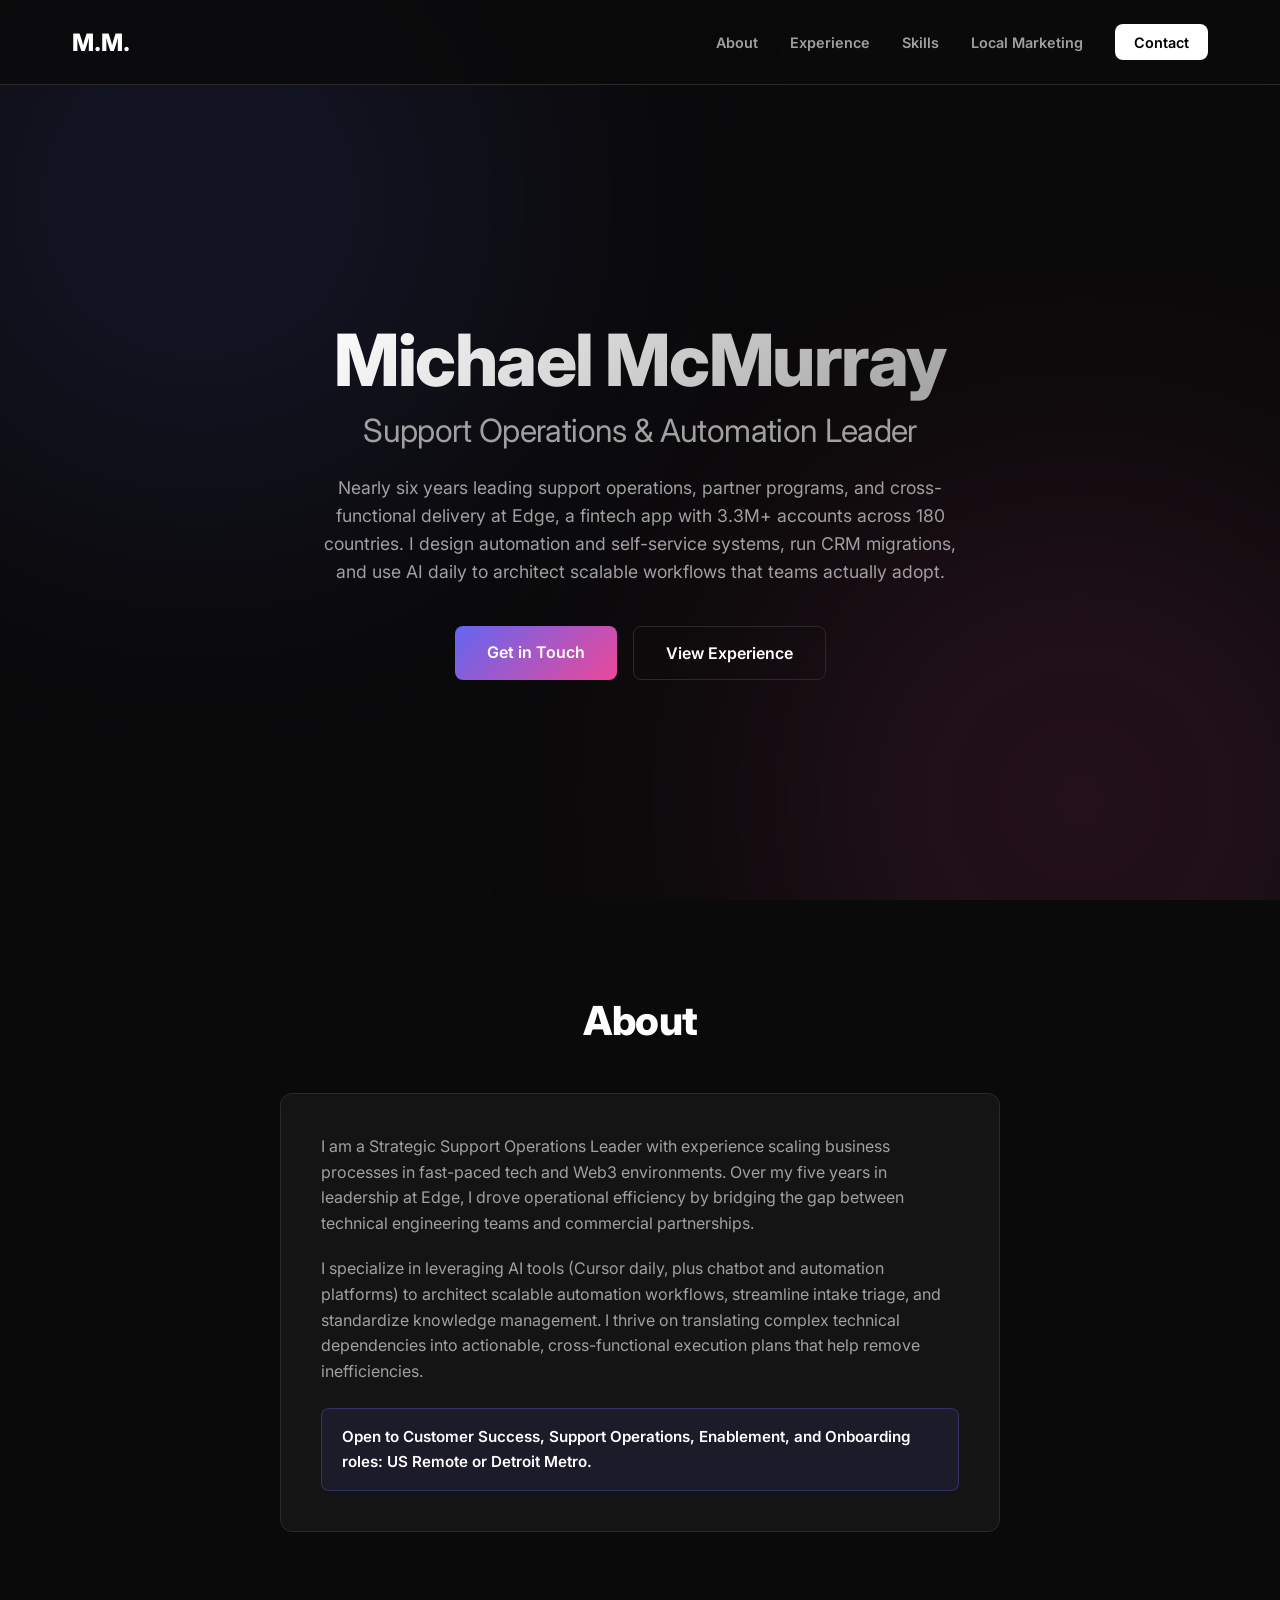
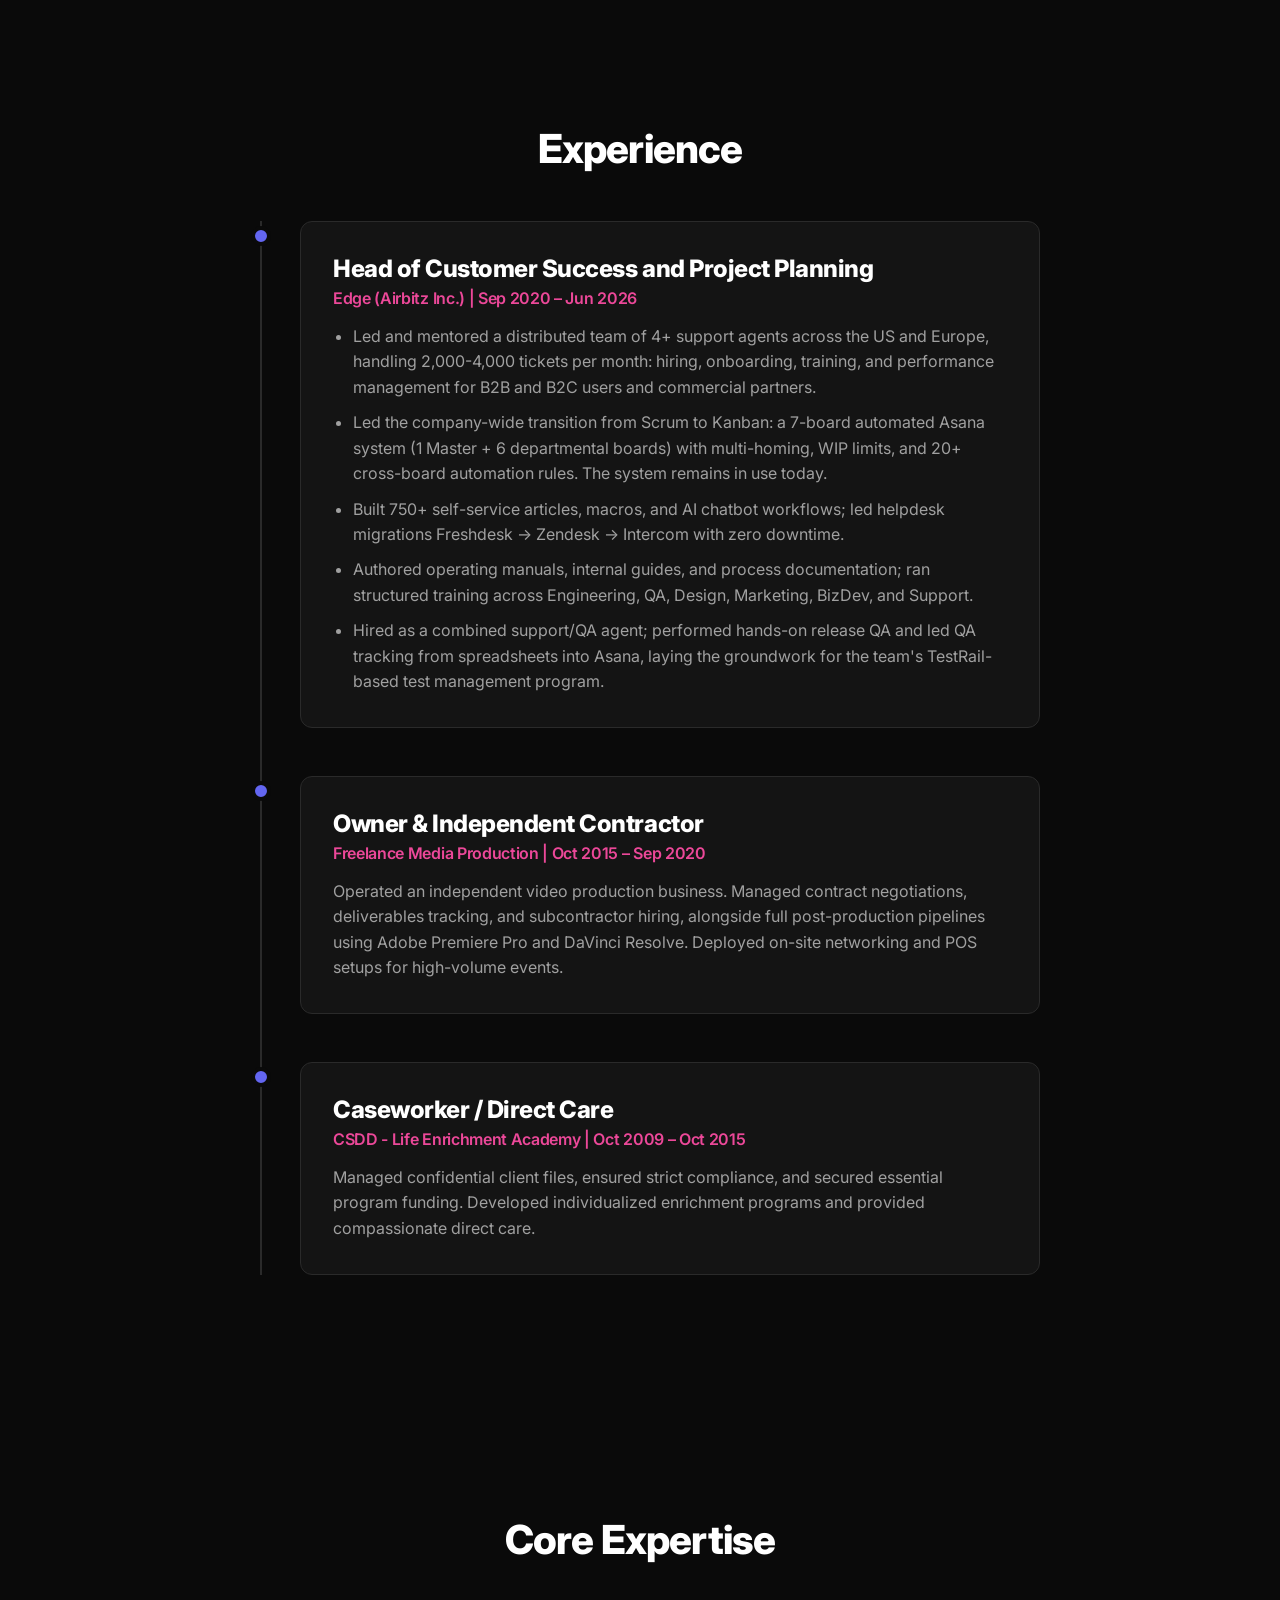
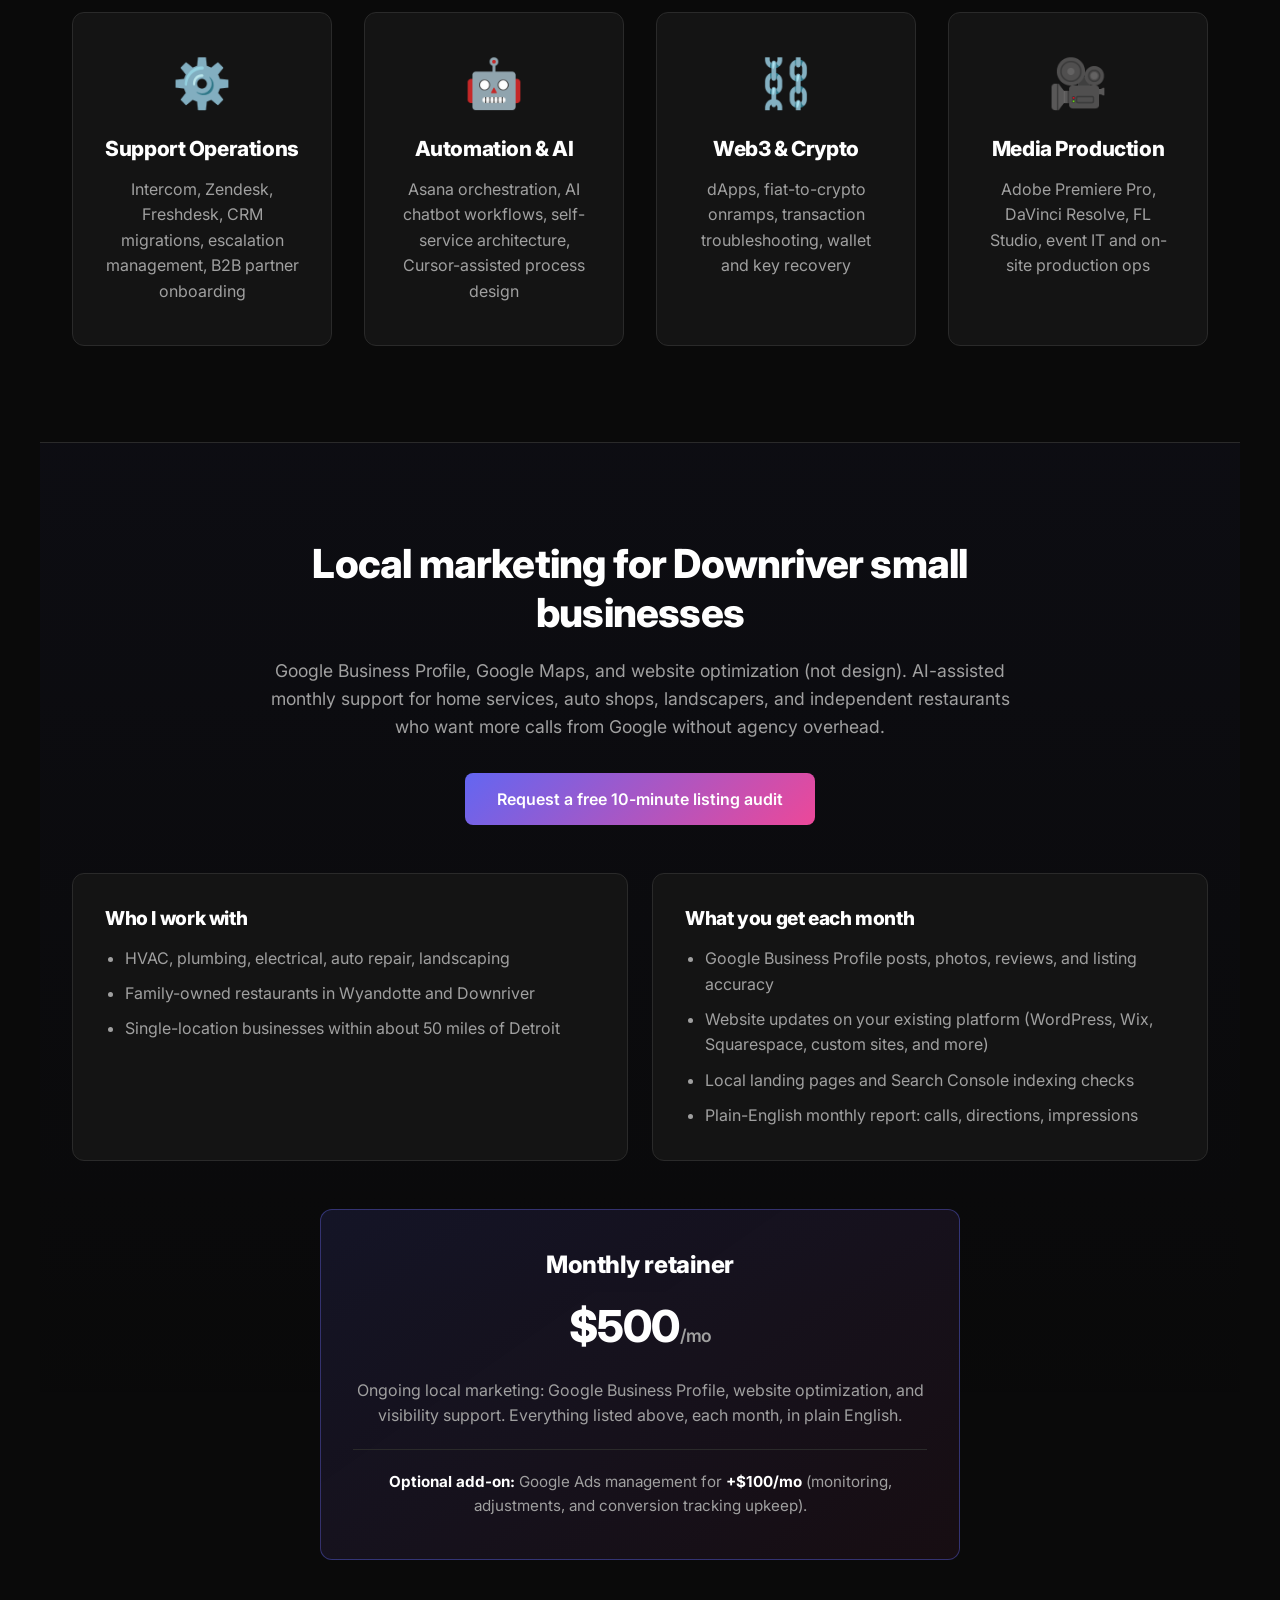
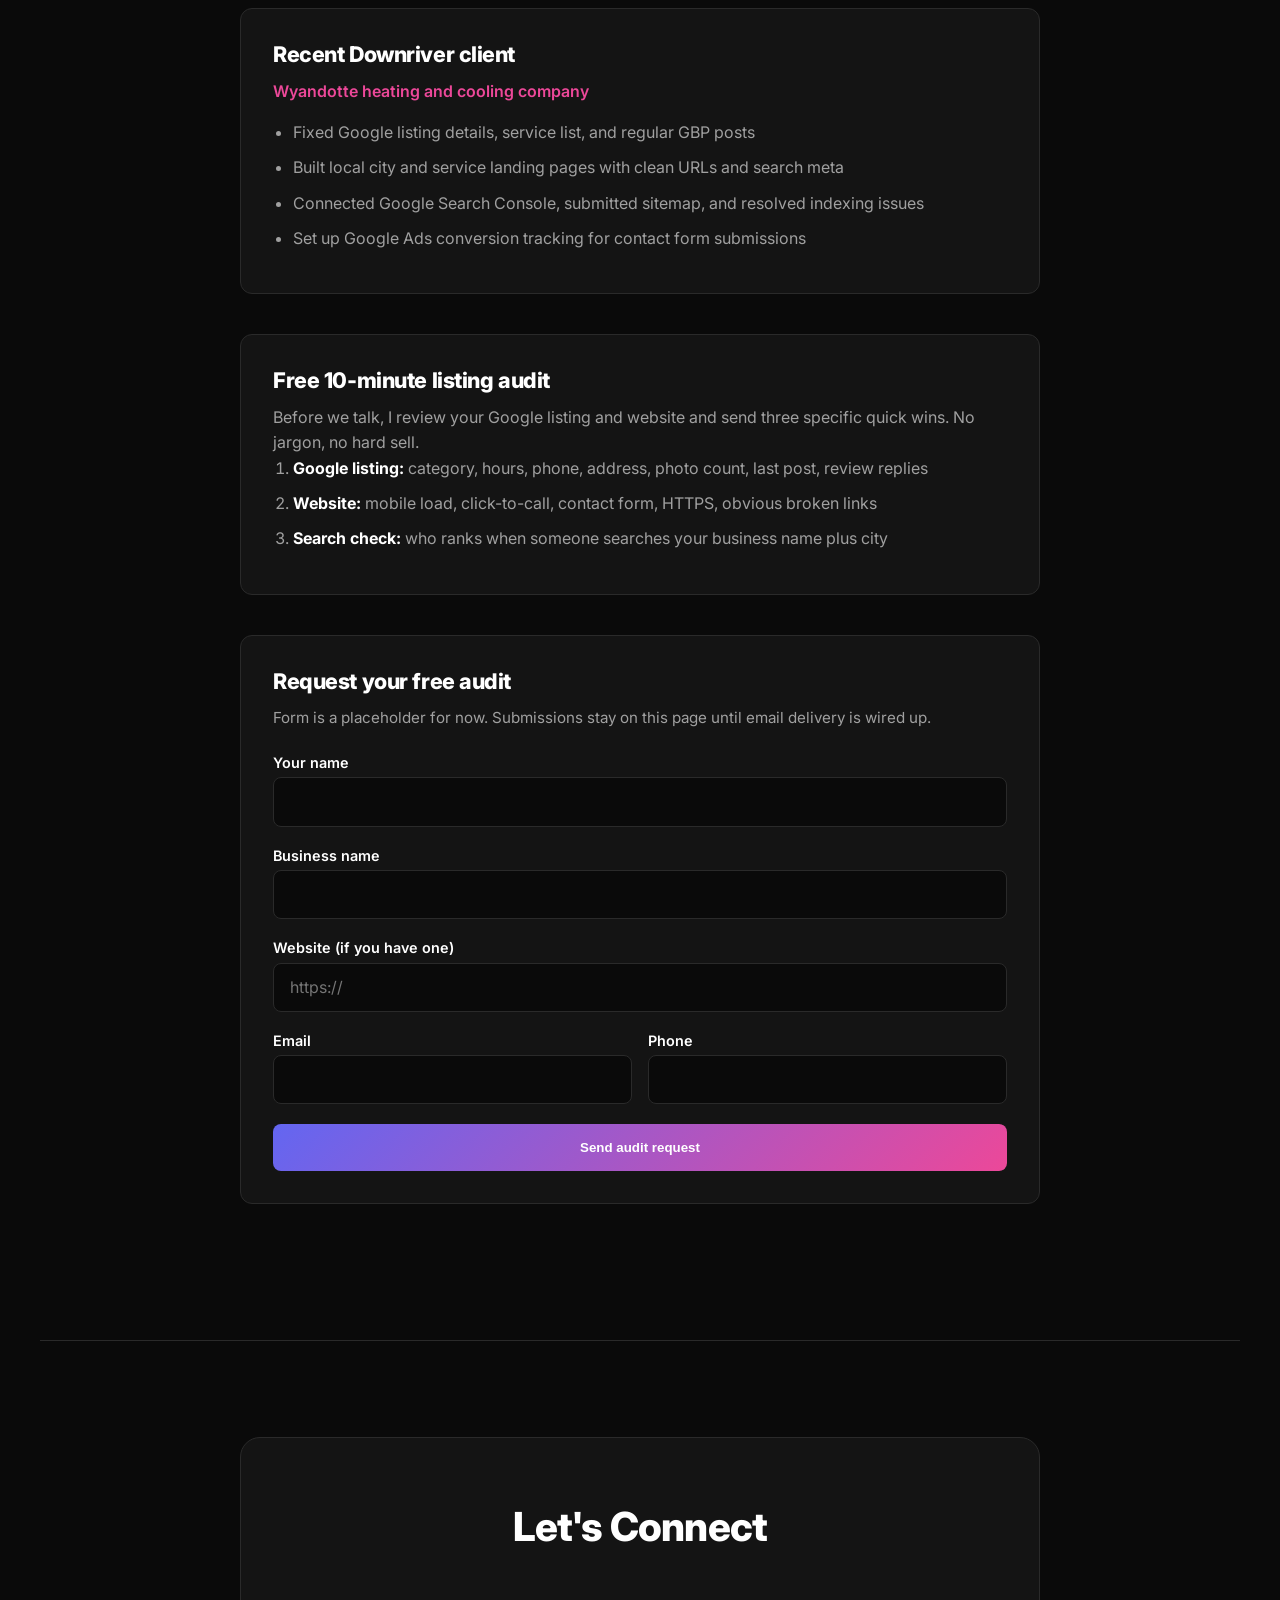
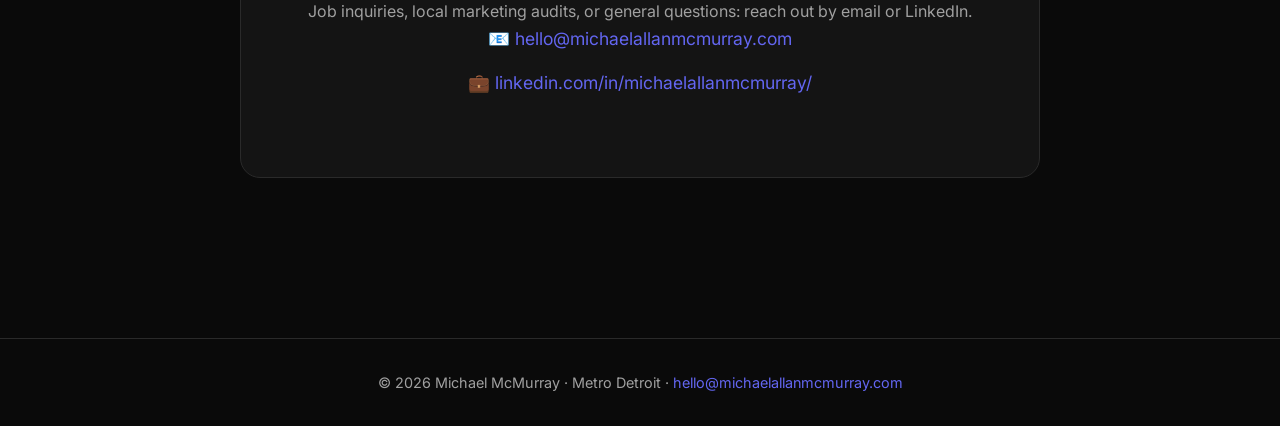
==== commit 1e25c244: "Add files via upload link change to local marketing" ====
--- a/index.html
+++ b/index.html
@@ -3,10 +3,10 @@
 <head>
     <meta charset="UTF-8">
     <meta name="viewport" content="width=device-width, initial-scale=1.0">
-    <title>Michael McMurray | Support Operations &amp; Local Google Help | Downriver MI</title>
+    <title>Michael McMurray | Support Operations &amp; Local Marketing | Downriver MI</title>
     <meta name="description" content="Support Operations leader and solo local marketing consultant. Monthly Google Business Profile and website support for Downriver and Metro Detroit small businesses. Free listing audit.">
-    <meta property="og:title" content="Michael McMurray | Support Operations & Automation Leader">
-    <meta property="og:description" content="Customer Success and operations leader. Automation, self-service design, B2B partner success, and AI-assisted ops.">
+    <meta property="og:title" content="Michael McMurray | Support Operations &amp; Local Marketing">
+    <meta property="og:description" content="AI-assisted local marketing for Downriver small businesses. Google Business Profile, website optimization, and monthly support without agency overhead.">
     <meta property="og:type" content="website">
     <meta property="og:url" content="https://michaelallanmcmurray.com">
     <link rel="icon" href="favicon.svg" type="image/svg+xml">
@@ -17,7 +17,7 @@
         "@type": "ProfessionalService",
         "name": "Michael McMurray",
         "url": "https://michaelallanmcmurray.com",
-        "description": "Google Business Profile management, local search visibility, and website fixes for Downriver and Metro Detroit small businesses.",
+        "description": "AI-assisted local marketing: Google Business Profile management, website optimization, and visibility for Downriver and Metro Detroit small businesses.",
         "areaServed": {
             "@type": "GeoCircle",
             "geoMidpoint": {
@@ -53,7 +53,7 @@
                 <li><a href="#about">About</a></li>
                 <li><a href="#experience">Experience</a></li>
                 <li><a href="#skills">Skills</a></li>
-                <li><a href="#local-marketing">Google Help</a></li>
+                <li><a href="#local-marketing">Local Marketing</a></li>
                 <li><a href="#contact" class="btn-primary-small">Contact</a></li>
             </ul>
         </div>
@@ -144,8 +144,8 @@
 
     <section class="local-marketing section" id="local-marketing">
         <div class="lm-header reveal">
-            <h2 class="section-title">Google Business Profile, Google Maps, and website help for Downriver small businesses</h2>
-            <p class="lm-lead">Monthly support for local search and website fixes. I help home services, auto shops, landscapers, and independent restaurants get more calls from Google without agency overhead.</p>
+            <h2 class="section-title">Local marketing for Downriver small businesses</h2>
+            <p class="lm-lead">Google Business Profile, Google Maps, and website optimization (not design). AI-assisted monthly support for home services, auto shops, landscapers, and independent restaurants who want more calls from Google without agency overhead.</p>
             <a href="#audit-form" class="btn-primary">Request a free 10-minute listing audit</a>
         </div>
 
@@ -173,7 +173,7 @@
             <div class="pricing-offer">
                 <h3 class="pricing-title">Monthly retainer</h3>
                 <p class="pricing-amount">$500<span>/mo</span></p>
-                <p class="pricing-intro">Ongoing Google Business Profile, website, and local search support. Everything listed above, each month, in plain English.</p>
+                <p class="pricing-intro">Ongoing local marketing: Google Business Profile, website optimization, and visibility support. Everything listed above, each month, in plain English.</p>
                 <p class="pricing-addon"><strong>Optional add-on:</strong> Google Ads management for <strong>+$100/mo</strong> (monitoring, adjustments, and conversion tracking upkeep).</p>
             </div>
         </div>
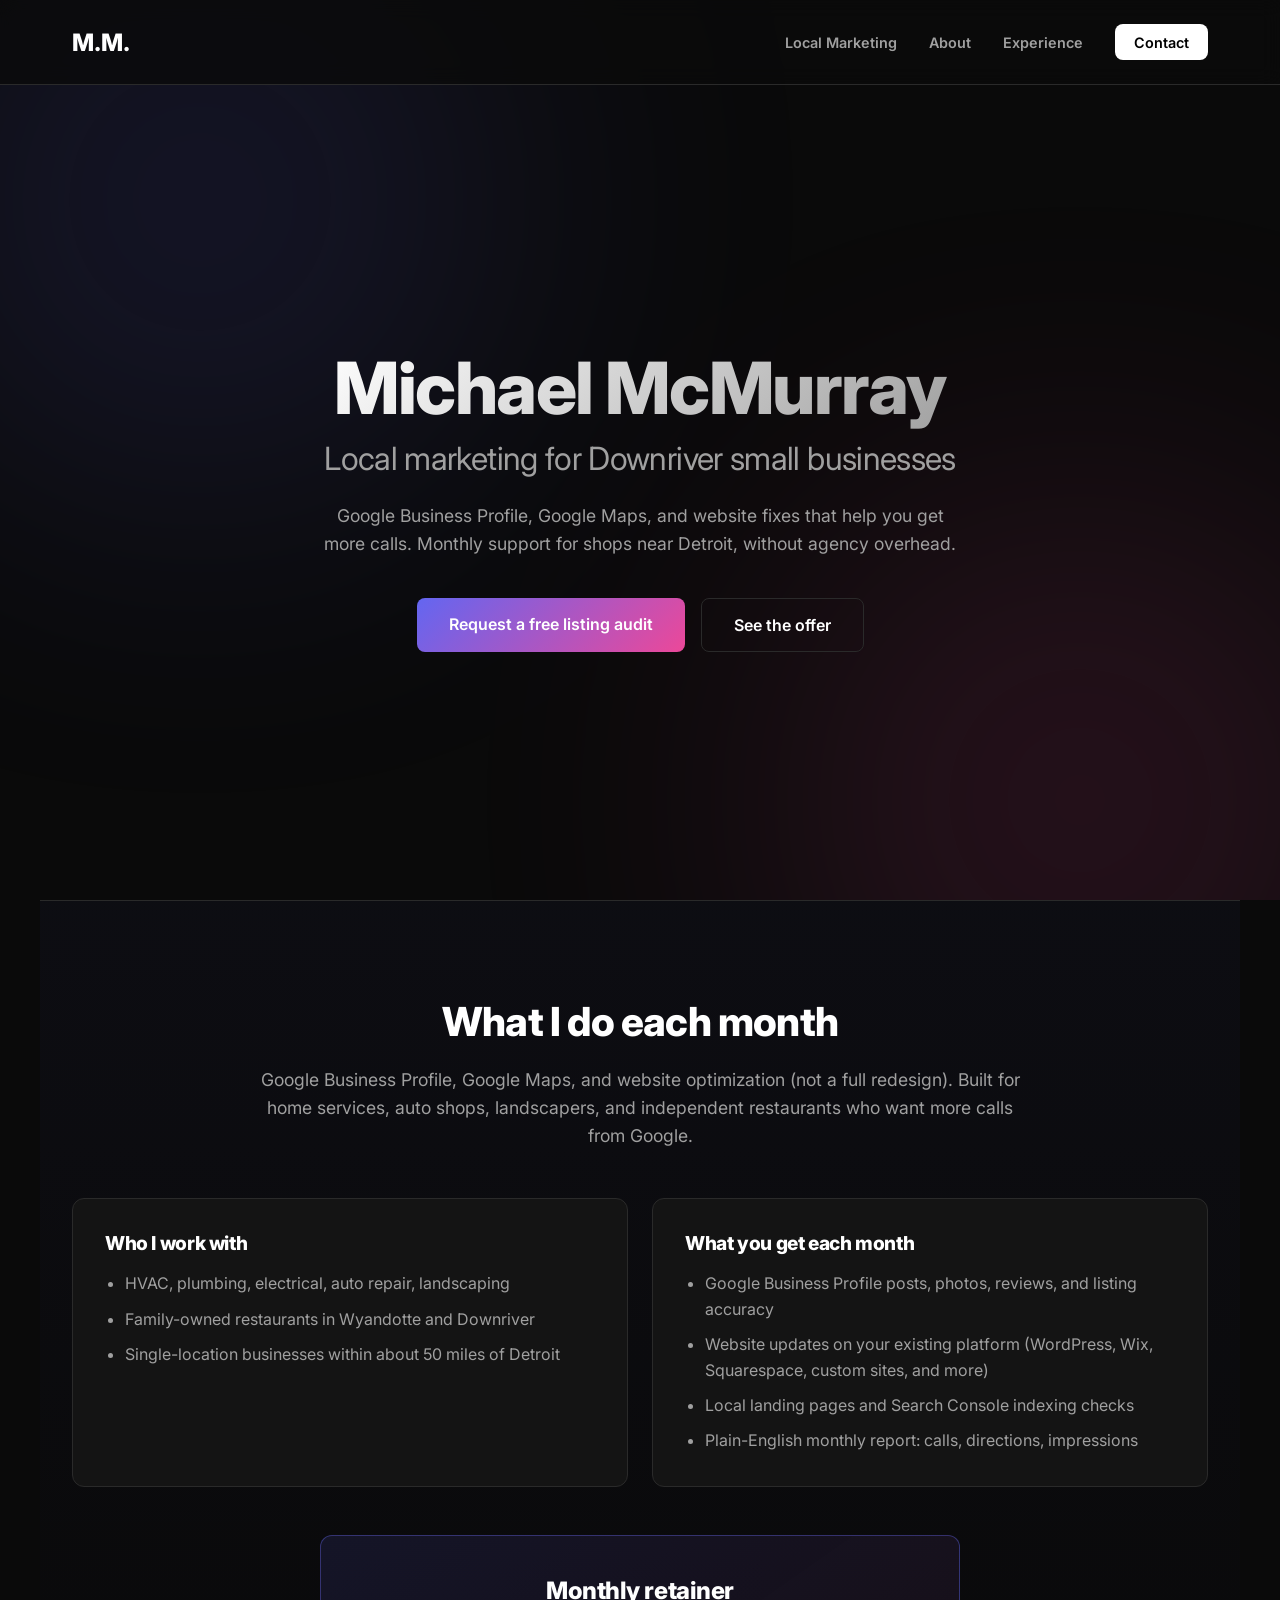
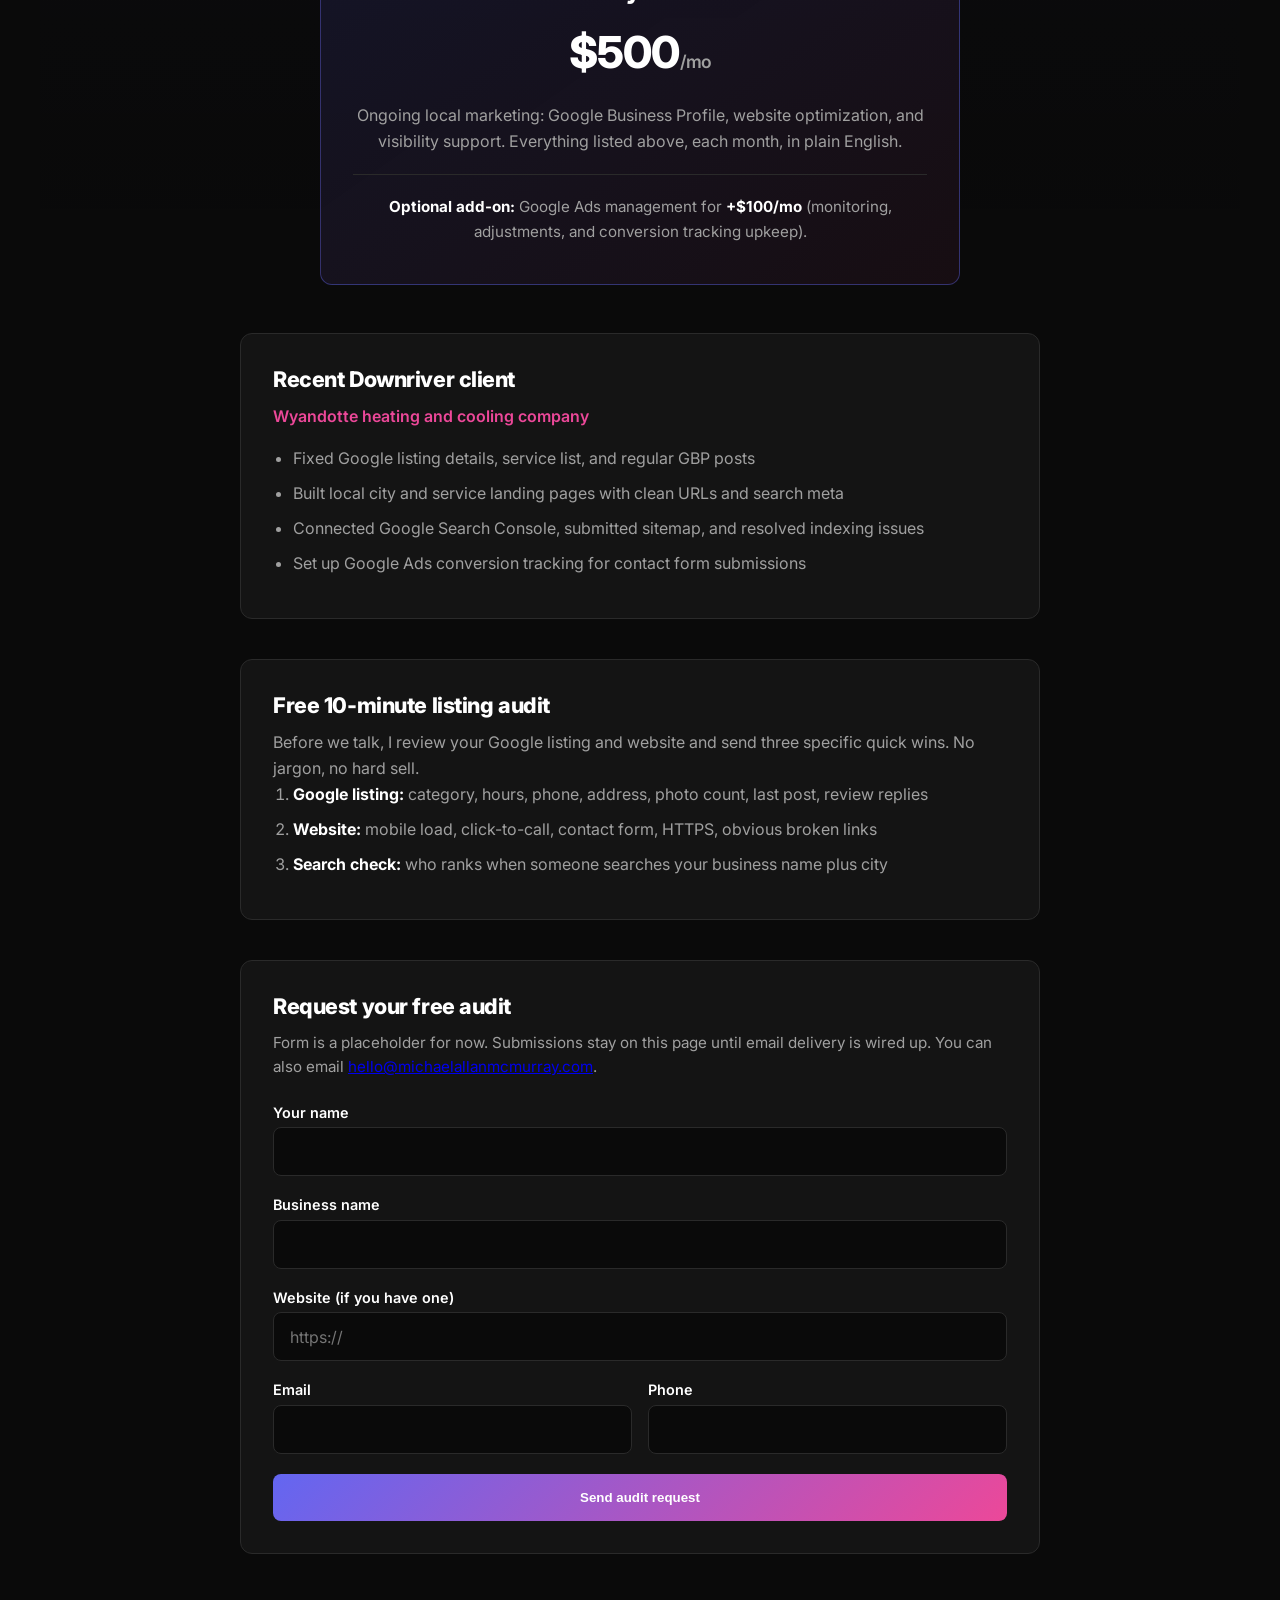
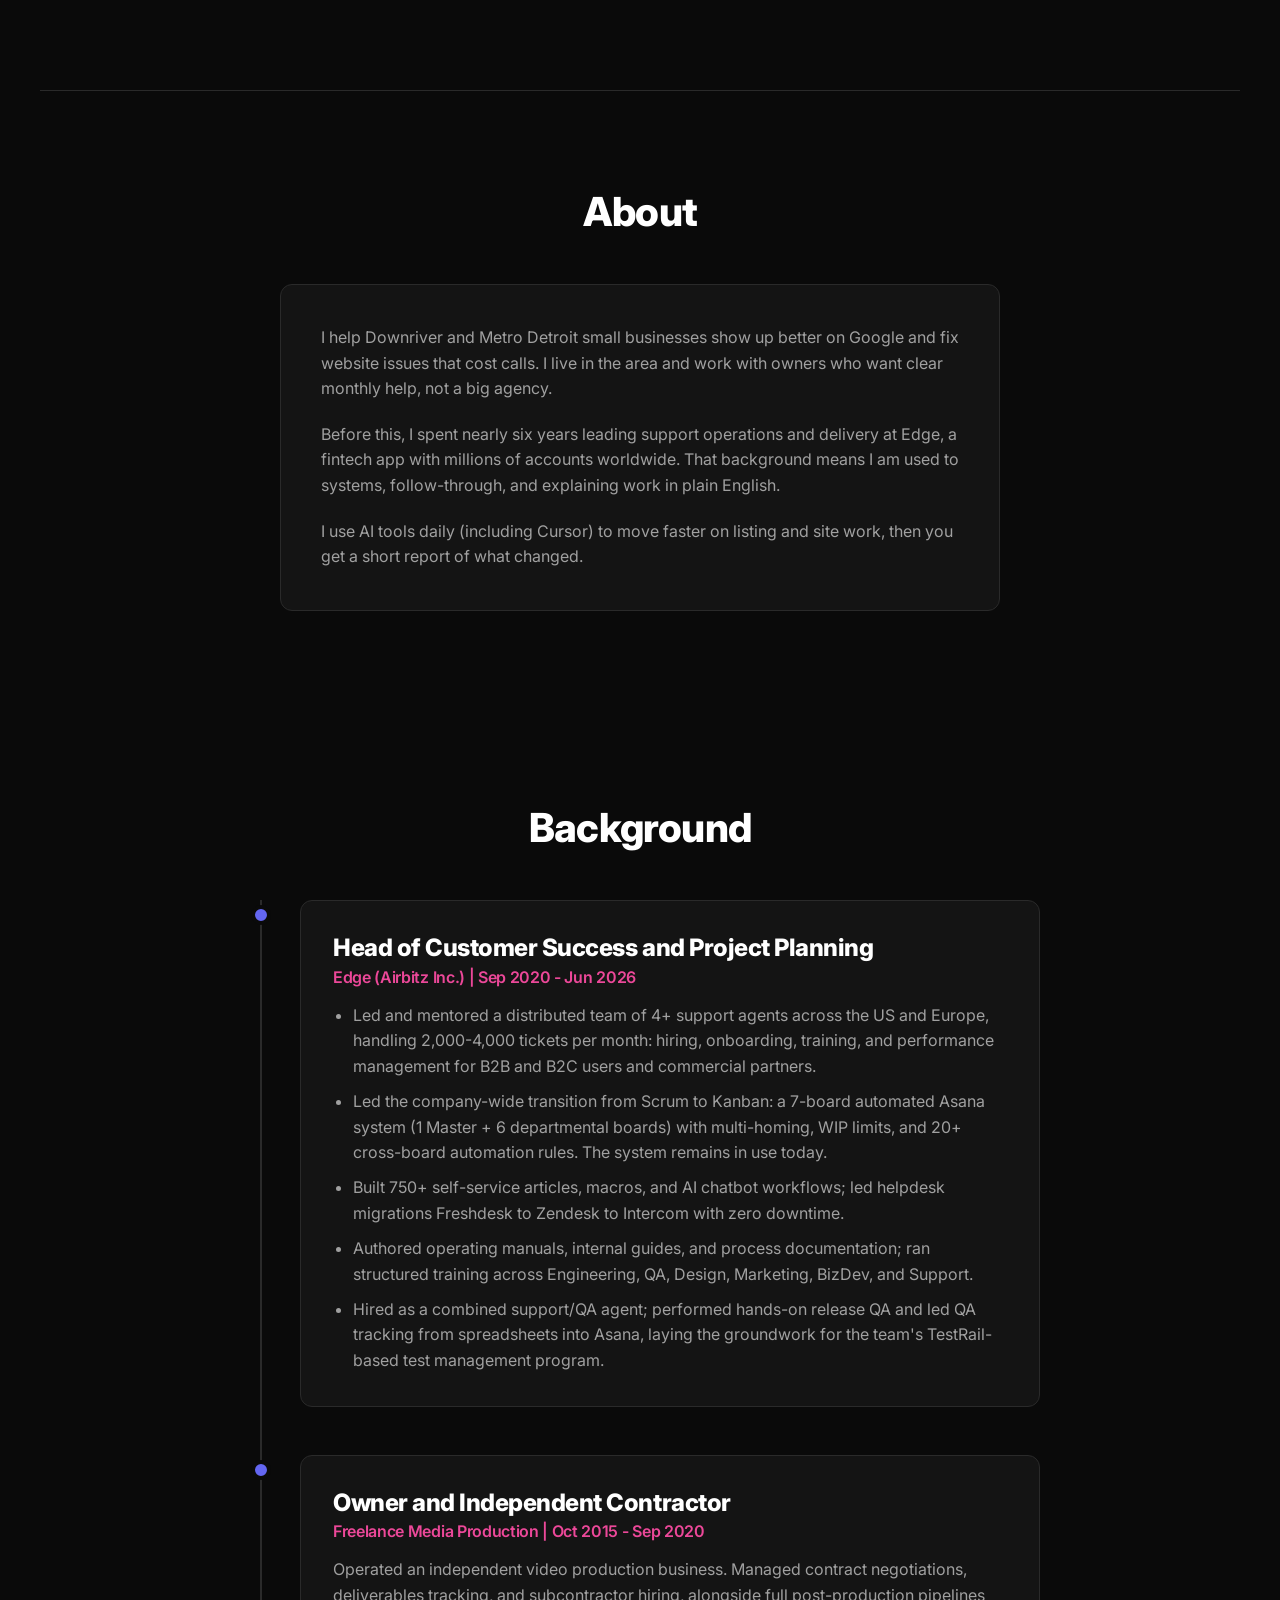
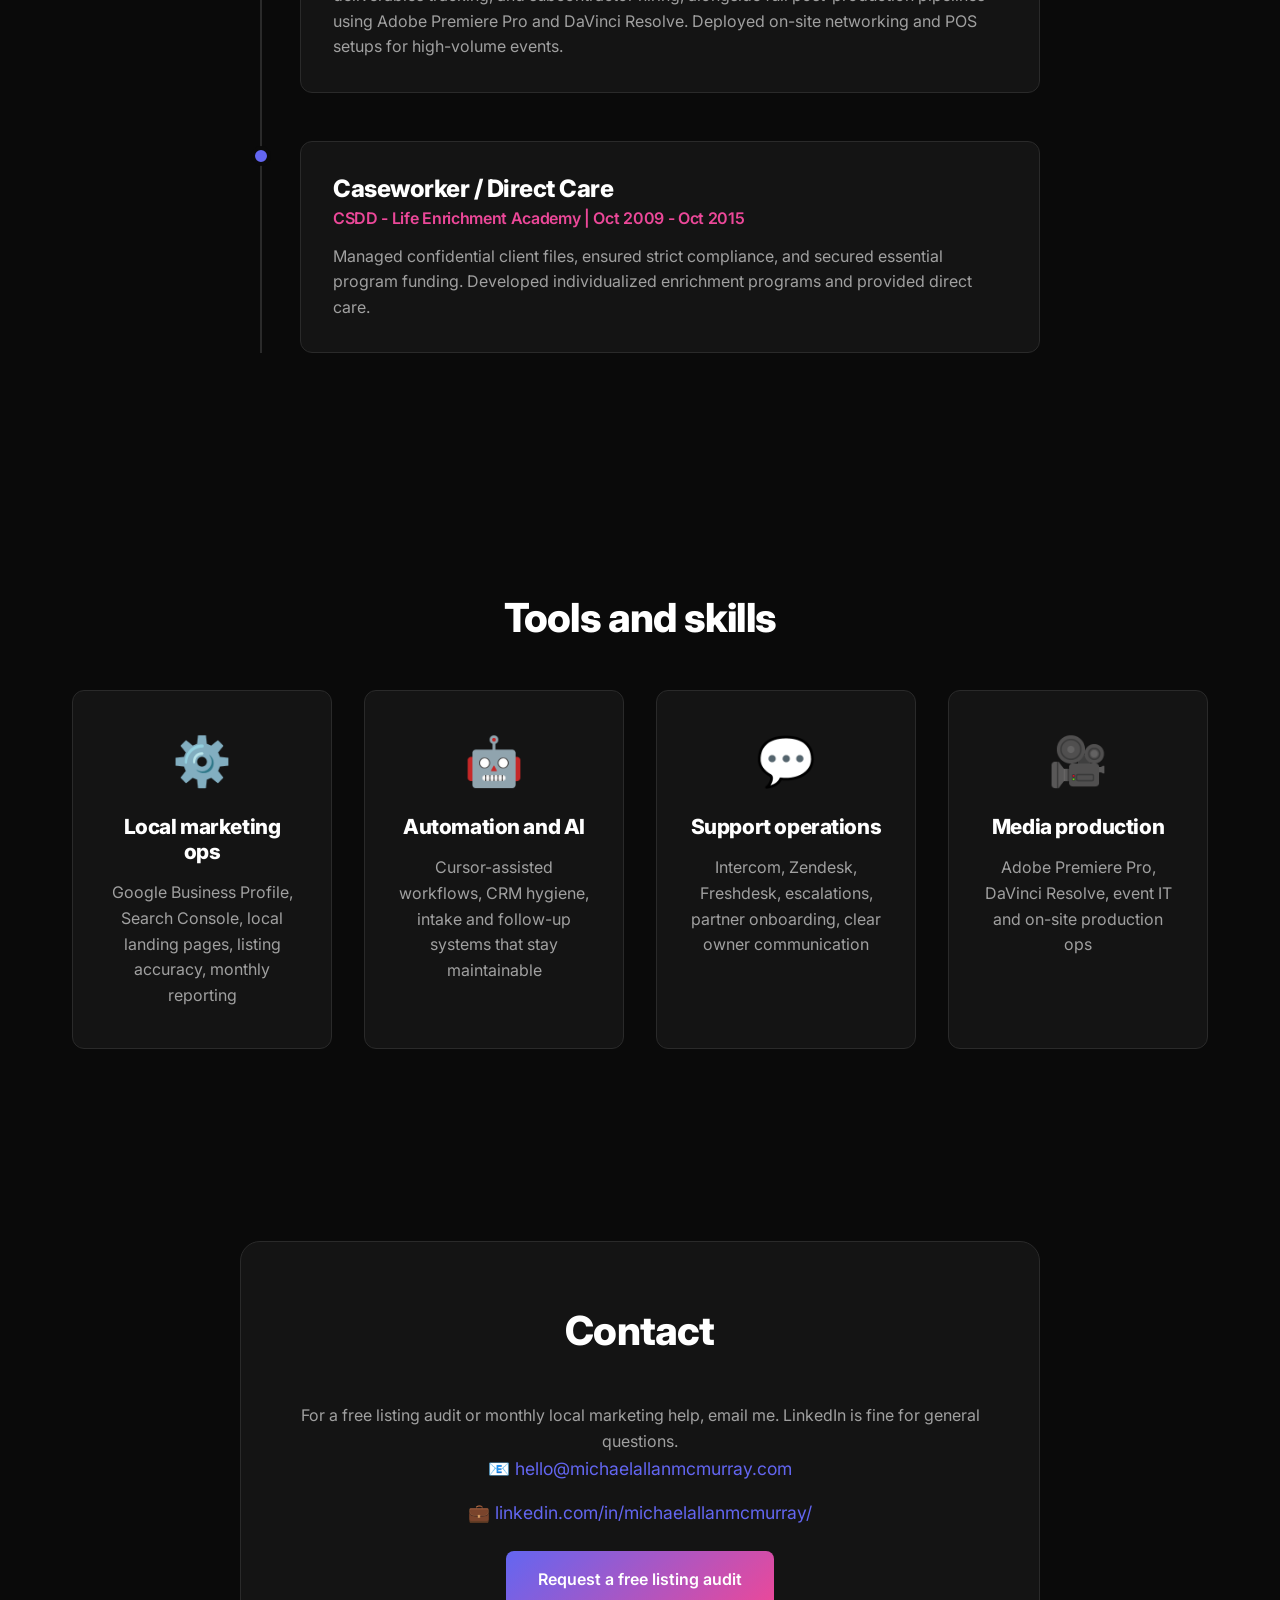
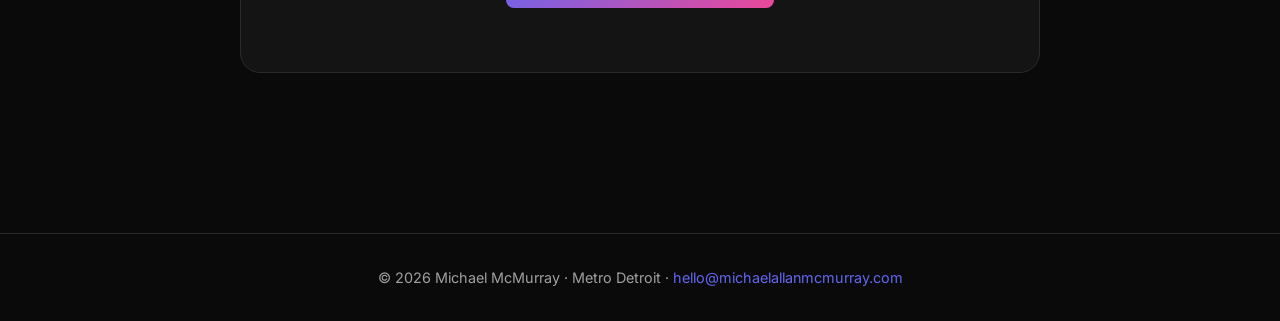
==== commit db7ed7bc: "Add files via upload" ====
--- a/index.html
+++ b/index.html
@@ -3,21 +3,21 @@
 <head>
     <meta charset="UTF-8">
     <meta name="viewport" content="width=device-width, initial-scale=1.0">
-    <title>Michael McMurray | Support Operations &amp; Local Marketing | Downriver MI</title>
-    <meta name="description" content="Support Operations leader and solo local marketing consultant. Monthly Google Business Profile and website support for Downriver and Metro Detroit small businesses. Free listing audit.">
-    <meta property="og:title" content="Michael McMurray | Support Operations &amp; Local Marketing">
-    <meta property="og:description" content="AI-assisted local marketing for Downriver small businesses. Google Business Profile, website optimization, and monthly support without agency overhead.">
+    <title>Michael McMurray | Local Marketing for Downriver Small Businesses</title>
+    <meta name="description" content="Google Business Profile, Google Maps, and website optimization for Downriver and Metro Detroit small businesses. Monthly retainer $500. Free 10-minute listing audit.">
+    <meta property="og:title" content="Michael McMurray | Local Marketing Downriver MI">
+    <meta property="og:description" content="Google Business Profile, website optimization, and monthly support for Downriver small businesses. Free listing audit.">
     <meta property="og:type" content="website">
     <meta property="og:url" content="https://michaelallanmcmurray.com">
     <link rel="icon" href="favicon.svg" type="image/svg+xml">
-    <link rel="stylesheet" href="styles.css?v=7">
+    <link rel="stylesheet" href="styles.css?v=8">
     <script type="application/ld+json">
     {
         "@context": "https://schema.org",
         "@type": "ProfessionalService",
         "name": "Michael McMurray",
         "url": "https://michaelallanmcmurray.com",
-        "description": "AI-assisted local marketing: Google Business Profile management, website optimization, and visibility for Downriver and Metro Detroit small businesses.",
+        "description": "Local marketing for Downriver and Metro Detroit small businesses: Google Business Profile management, website optimization, and monthly visibility support.",
         "areaServed": {
             "@type": "GeoCircle",
             "geoMidpoint": {
@@ -50,10 +50,9 @@
                 <span></span>
             </button>
             <ul class="nav-links">
+                <li><a href="#local-marketing">Local Marketing</a></li>
                 <li><a href="#about">About</a></li>
                 <li><a href="#experience">Experience</a></li>
-                <li><a href="#skills">Skills</a></li>
-                <li><a href="#local-marketing">Local Marketing</a></li>
                 <li><a href="#contact" class="btn-primary-small">Contact</a></li>
             </ul>
         </div>
@@ -62,91 +61,19 @@
     <section class="hero" id="home">
         <div class="hero-content">
             <h1 class="fade-in">Michael McMurray</h1>
-            <h2 class="fade-in delay-1">Support Operations &amp; Automation Leader</h2>
-            <p class="fade-in delay-2">Nearly six years leading support operations, partner programs, and cross-functional delivery at Edge, a fintech app with 3.3M+ accounts across 180 countries. I design automation and self-service systems, run CRM migrations, and use AI daily to architect scalable workflows that teams actually adopt.</p>
+            <h2 class="fade-in delay-1">Local marketing for Downriver small businesses</h2>
+            <p class="fade-in delay-2">Google Business Profile, Google Maps, and website fixes that help you get more calls. Monthly support for shops near Detroit, without agency overhead.</p>
             <div class="hero-cta fade-in delay-3">
-                <a href="#contact" class="btn-primary">Get in Touch</a>
-                <a href="#experience" class="btn-secondary">View Experience</a>
-            </div>
-        </div>
-    </section>
-
-    <section class="about section" id="about">
-        <h2 class="section-title reveal">About</h2>
-        <div class="about-content reveal">
-            <p>I am a Strategic Support Operations Leader with experience scaling business processes in fast-paced tech and Web3 environments. Over my five years in leadership at Edge, I drove operational efficiency by bridging the gap between technical engineering teams and commercial partnerships.</p>
-            <p>I specialize in leveraging AI tools (Cursor daily, plus chatbot and automation platforms) to architect scalable automation workflows, streamline intake triage, and standardize knowledge management. I thrive on translating complex technical dependencies into actionable, cross-functional execution plans that help remove inefficiencies.</p>
-            <p class="availability-badge">Open to Customer Success, Support Operations, Enablement, and Onboarding roles: US Remote or Detroit Metro.</p>
-        </div>
-    </section>
-
-    <section class="experience section" id="experience">
-        <h2 class="section-title reveal">Experience</h2>
-        <div class="timeline">
-            <div class="timeline-item reveal">
-                <div class="timeline-dot"></div>
-                <div class="timeline-content">
-                    <h3>Head of Customer Success and Project Planning</h3>
-                    <h4>Edge (Airbitz Inc.) | Sep 2020 &ndash; Jun 2026</h4>
-                    <ul>
-                        <li>Led and mentored a distributed team of 4+ support agents across the US and Europe, handling 2,000-4,000 tickets per month: hiring, onboarding, training, and performance management for B2B and B2C users and commercial partners.</li>
-                        <li>Led the company-wide transition from Scrum to Kanban: a 7-board automated Asana system (1 Master + 6 departmental boards) with multi-homing, WIP limits, and 20+ cross-board automation rules. The system remains in use today.</li>
-                        <li>Built 750+ self-service articles, macros, and AI chatbot workflows; led helpdesk migrations Freshdesk &rarr; Zendesk &rarr; Intercom with zero downtime.</li>
-                        <li>Authored operating manuals, internal guides, and process documentation; ran structured training across Engineering, QA, Design, Marketing, BizDev, and Support.</li>
-                        <li>Hired as a combined support/QA agent; performed hands-on release QA and led QA tracking from spreadsheets into Asana, laying the groundwork for the team's TestRail-based test management program.</li>
-                    </ul>
-                </div>
-            </div>
-            <div class="timeline-item reveal">
-                <div class="timeline-dot"></div>
-                <div class="timeline-content">
-                    <h3>Owner &amp; Independent Contractor</h3>
-                    <h4>Freelance Media Production | Oct 2015 &ndash; Sep 2020</h4>
-                    <p>Operated an independent video production business. Managed contract negotiations, deliverables tracking, and subcontractor hiring, alongside full post-production pipelines using Adobe Premiere Pro and DaVinci Resolve. Deployed on-site networking and POS setups for high-volume events.</p>
-                </div>
-            </div>
-            <div class="timeline-item reveal">
-                <div class="timeline-dot"></div>
-                <div class="timeline-content">
-                    <h3>Caseworker / Direct Care</h3>
-                    <h4>CSDD - Life Enrichment Academy | Oct 2009 &ndash; Oct 2015</h4>
-                    <p>Managed confidential client files, ensured strict compliance, and secured essential program funding. Developed individualized enrichment programs and provided compassionate direct care.</p>
-                </div>
-            </div>
-        </div>
-    </section>
-
-    <section class="skills section" id="skills">
-        <h2 class="section-title reveal">Core Expertise</h2>
-        <div class="skills-grid reveal">
-            <div class="skill-card">
-                <div class="skill-icon">&#9881;&#65039;</div>
-                <h3>Support Operations</h3>
-                <p>Intercom, Zendesk, Freshdesk, CRM migrations, escalation management, B2B partner onboarding</p>
-            </div>
-            <div class="skill-card">
-                <div class="skill-icon">&#129302;</div>
-                <h3>Automation &amp; AI</h3>
-                <p>Asana orchestration, AI chatbot workflows, self-service architecture, Cursor-assisted process design</p>
-            </div>
-            <div class="skill-card">
-                <div class="skill-icon">&#9939;&#65039;</div>
-                <h3>Web3 &amp; Crypto</h3>
-                <p>dApps, fiat-to-crypto onramps, transaction troubleshooting, wallet and key recovery</p>
-            </div>
-            <div class="skill-card">
-                <div class="skill-icon">&#127909;</div>
-                <h3>Media Production</h3>
-                <p>Adobe Premiere Pro, DaVinci Resolve, FL Studio, event IT and on-site production ops</p>
+                <a href="#audit-form" class="btn-primary">Request a free listing audit</a>
+                <a href="#local-marketing" class="btn-secondary">See the offer</a>
             </div>
         </div>
     </section>
 
     <section class="local-marketing section" id="local-marketing">
         <div class="lm-header reveal">
-            <h2 class="section-title">Local marketing for Downriver small businesses</h2>
-            <p class="lm-lead">Google Business Profile, Google Maps, and website optimization (not design). AI-assisted monthly support for home services, auto shops, landscapers, and independent restaurants who want more calls from Google without agency overhead.</p>
-            <a href="#audit-form" class="btn-primary">Request a free 10-minute listing audit</a>
+            <h2 class="section-title">What I do each month</h2>
+            <p class="lm-lead">Google Business Profile, Google Maps, and website optimization (not a full redesign). Built for home services, auto shops, landscapers, and independent restaurants who want more calls from Google.</p>
         </div>
 
         <div class="lm-grid reveal">
@@ -201,7 +128,7 @@
 
         <div class="audit-form-container reveal" id="audit-form">
             <h3>Request your free audit</h3>
-            <p>Form is a placeholder for now. Submissions stay on this page until email delivery is wired up.</p>
+            <p>Form is a placeholder for now. Submissions stay on this page until email delivery is wired up. You can also email <a href="mailto:hello@michaelallanmcmurray.com">hello@michaelallanmcmurray.com</a>.</p>
             <form class="audit-form" id="audit-request-form" novalidate>
                 <div class="form-row">
                     <label for="audit-name">Your name</label>
@@ -231,15 +158,87 @@
         </div>
     </section>
 
+    <section class="about section" id="about">
+        <h2 class="section-title reveal">About</h2>
+        <div class="about-content reveal">
+            <p>I help Downriver and Metro Detroit small businesses show up better on Google and fix website issues that cost calls. I live in the area and work with owners who want clear monthly help, not a big agency.</p>
+            <p>Before this, I spent nearly six years leading support operations and delivery at Edge, a fintech app with millions of accounts worldwide. That background means I am used to systems, follow-through, and explaining work in plain English.</p>
+            <p>I use AI tools daily (including Cursor) to move faster on listing and site work, then you get a short report of what changed.</p>
+        </div>
+    </section>
+
+    <section class="experience section" id="experience">
+        <h2 class="section-title reveal">Background</h2>
+        <div class="timeline">
+            <div class="timeline-item reveal">
+                <div class="timeline-dot"></div>
+                <div class="timeline-content">
+                    <h3>Head of Customer Success and Project Planning</h3>
+                    <h4>Edge (Airbitz Inc.) | Sep 2020 - Jun 2026</h4>
+                    <ul>
+                        <li>Led and mentored a distributed team of 4+ support agents across the US and Europe, handling 2,000-4,000 tickets per month: hiring, onboarding, training, and performance management for B2B and B2C users and commercial partners.</li>
+                        <li>Led the company-wide transition from Scrum to Kanban: a 7-board automated Asana system (1 Master + 6 departmental boards) with multi-homing, WIP limits, and 20+ cross-board automation rules. The system remains in use today.</li>
+                        <li>Built 750+ self-service articles, macros, and AI chatbot workflows; led helpdesk migrations Freshdesk to Zendesk to Intercom with zero downtime.</li>
+                        <li>Authored operating manuals, internal guides, and process documentation; ran structured training across Engineering, QA, Design, Marketing, BizDev, and Support.</li>
+                        <li>Hired as a combined support/QA agent; performed hands-on release QA and led QA tracking from spreadsheets into Asana, laying the groundwork for the team's TestRail-based test management program.</li>
+                    </ul>
+                </div>
+            </div>
+            <div class="timeline-item reveal">
+                <div class="timeline-dot"></div>
+                <div class="timeline-content">
+                    <h3>Owner and Independent Contractor</h3>
+                    <h4>Freelance Media Production | Oct 2015 - Sep 2020</h4>
+                    <p>Operated an independent video production business. Managed contract negotiations, deliverables tracking, and subcontractor hiring, alongside full post-production pipelines using Adobe Premiere Pro and DaVinci Resolve. Deployed on-site networking and POS setups for high-volume events.</p>
+                </div>
+            </div>
+            <div class="timeline-item reveal">
+                <div class="timeline-dot"></div>
+                <div class="timeline-content">
+                    <h3>Caseworker / Direct Care</h3>
+                    <h4>CSDD - Life Enrichment Academy | Oct 2009 - Oct 2015</h4>
+                    <p>Managed confidential client files, ensured strict compliance, and secured essential program funding. Developed individualized enrichment programs and provided direct care.</p>
+                </div>
+            </div>
+        </div>
+    </section>
+
+    <section class="skills section" id="skills">
+        <h2 class="section-title reveal">Tools and skills</h2>
+        <div class="skills-grid reveal">
+            <div class="skill-card">
+                <div class="skill-icon">&#9881;&#65039;</div>
+                <h3>Local marketing ops</h3>
+                <p>Google Business Profile, Search Console, local landing pages, listing accuracy, monthly reporting</p>
+            </div>
+            <div class="skill-card">
+                <div class="skill-icon">&#129302;</div>
+                <h3>Automation and AI</h3>
+                <p>Cursor-assisted workflows, CRM hygiene, intake and follow-up systems that stay maintainable</p>
+            </div>
+            <div class="skill-card">
+                <div class="skill-icon">&#128172;</div>
+                <h3>Support operations</h3>
+                <p>Intercom, Zendesk, Freshdesk, escalations, partner onboarding, clear owner communication</p>
+            </div>
+            <div class="skill-card">
+                <div class="skill-icon">&#127909;</div>
+                <h3>Media production</h3>
+                <p>Adobe Premiere Pro, DaVinci Resolve, event IT and on-site production ops</p>
+            </div>
+        </div>
+    </section>
+
     <section class="contact section" id="contact">
         <div class="contact-container reveal">
-            <h2 class="section-title">Let's Connect</h2>
-            <p>Job inquiries, local marketing audits, or general questions: reach out by email or LinkedIn.</p>
+            <h2 class="section-title">Contact</h2>
+            <p>For a free listing audit or monthly local marketing help, email me. LinkedIn is fine for general questions.</p>
 
             <div class="contact-info">
                 <p>&#128231; <a href="mailto:hello@michaelallanmcmurray.com">hello@michaelallanmcmurray.com</a></p>
                 <p>&#128188; <a href="https://linkedin.com/in/michaelallanmcmurray/" target="_blank" rel="noopener noreferrer">linkedin.com/in/michaelallanmcmurray/</a></p>
             </div>
+            <p style="margin-top: 1.5rem;"><a href="#audit-form" class="btn-primary">Request a free listing audit</a></p>
         </div>
     </section>
 
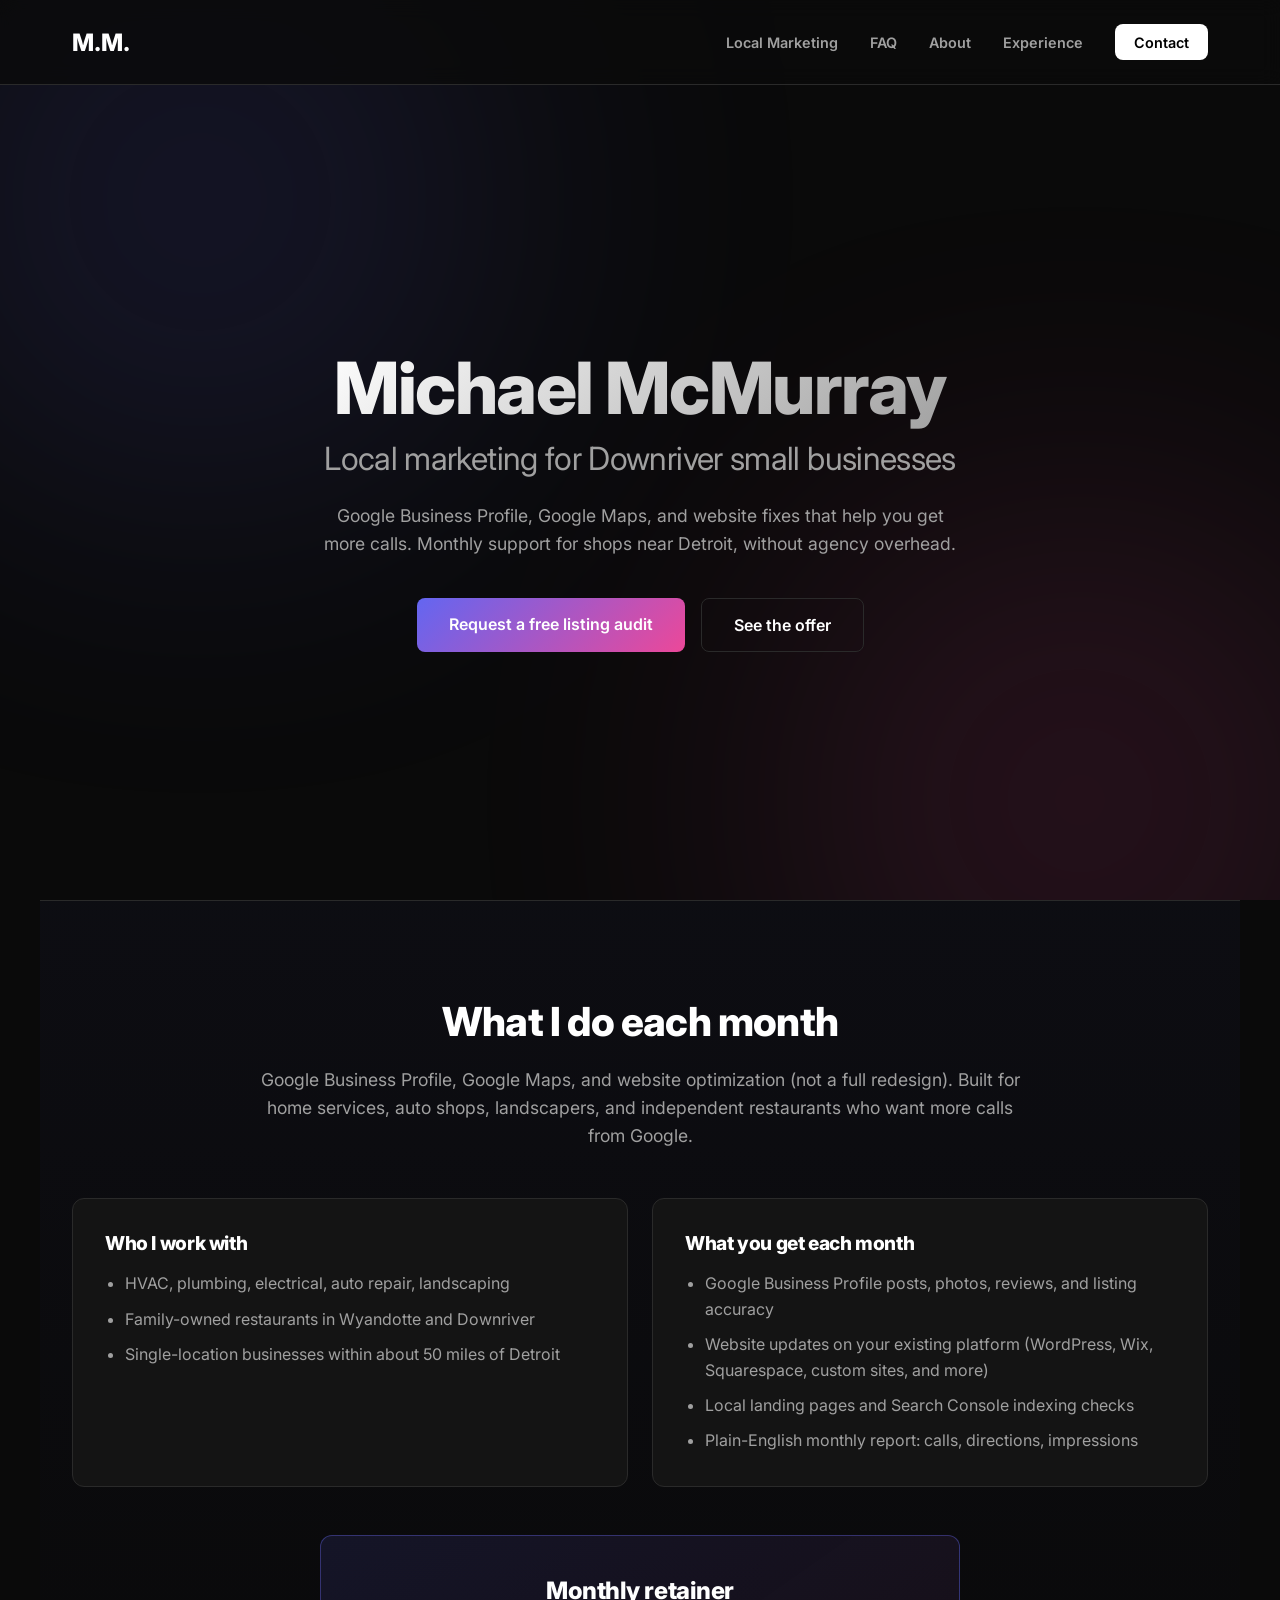
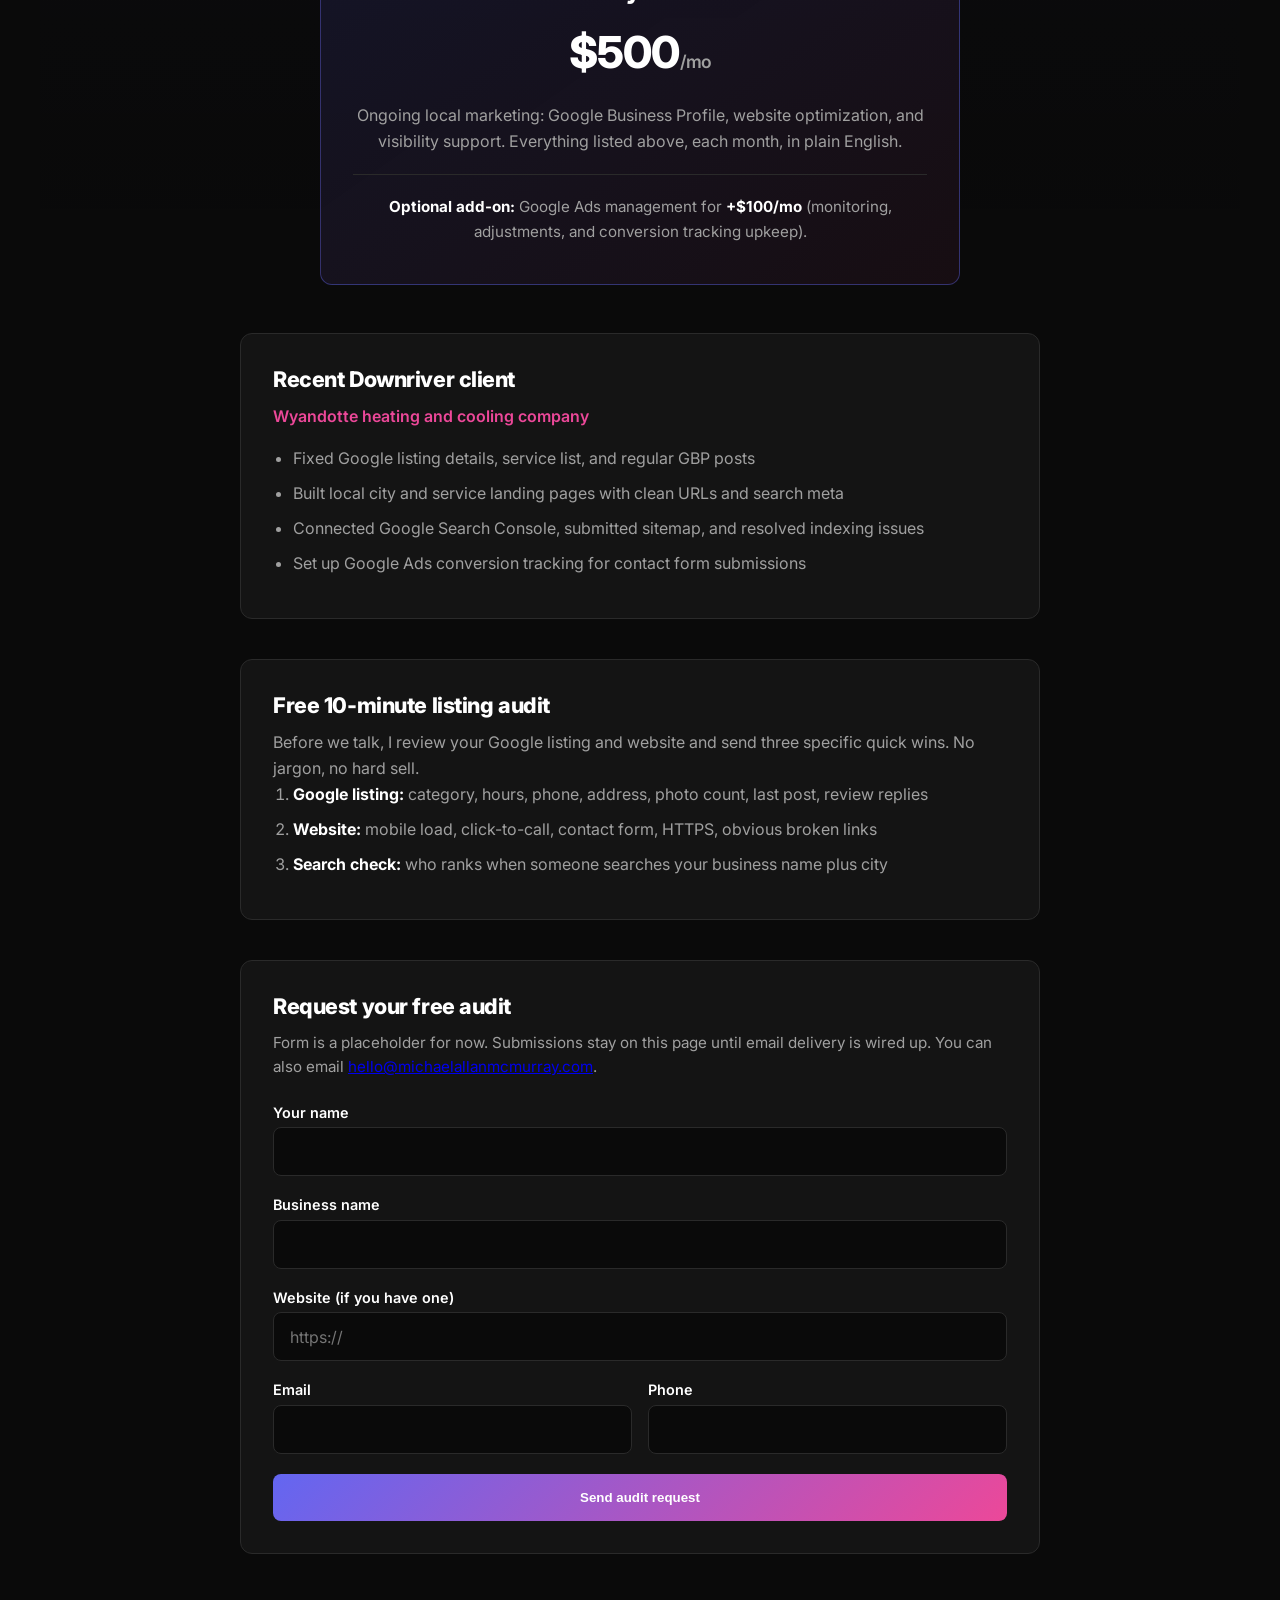
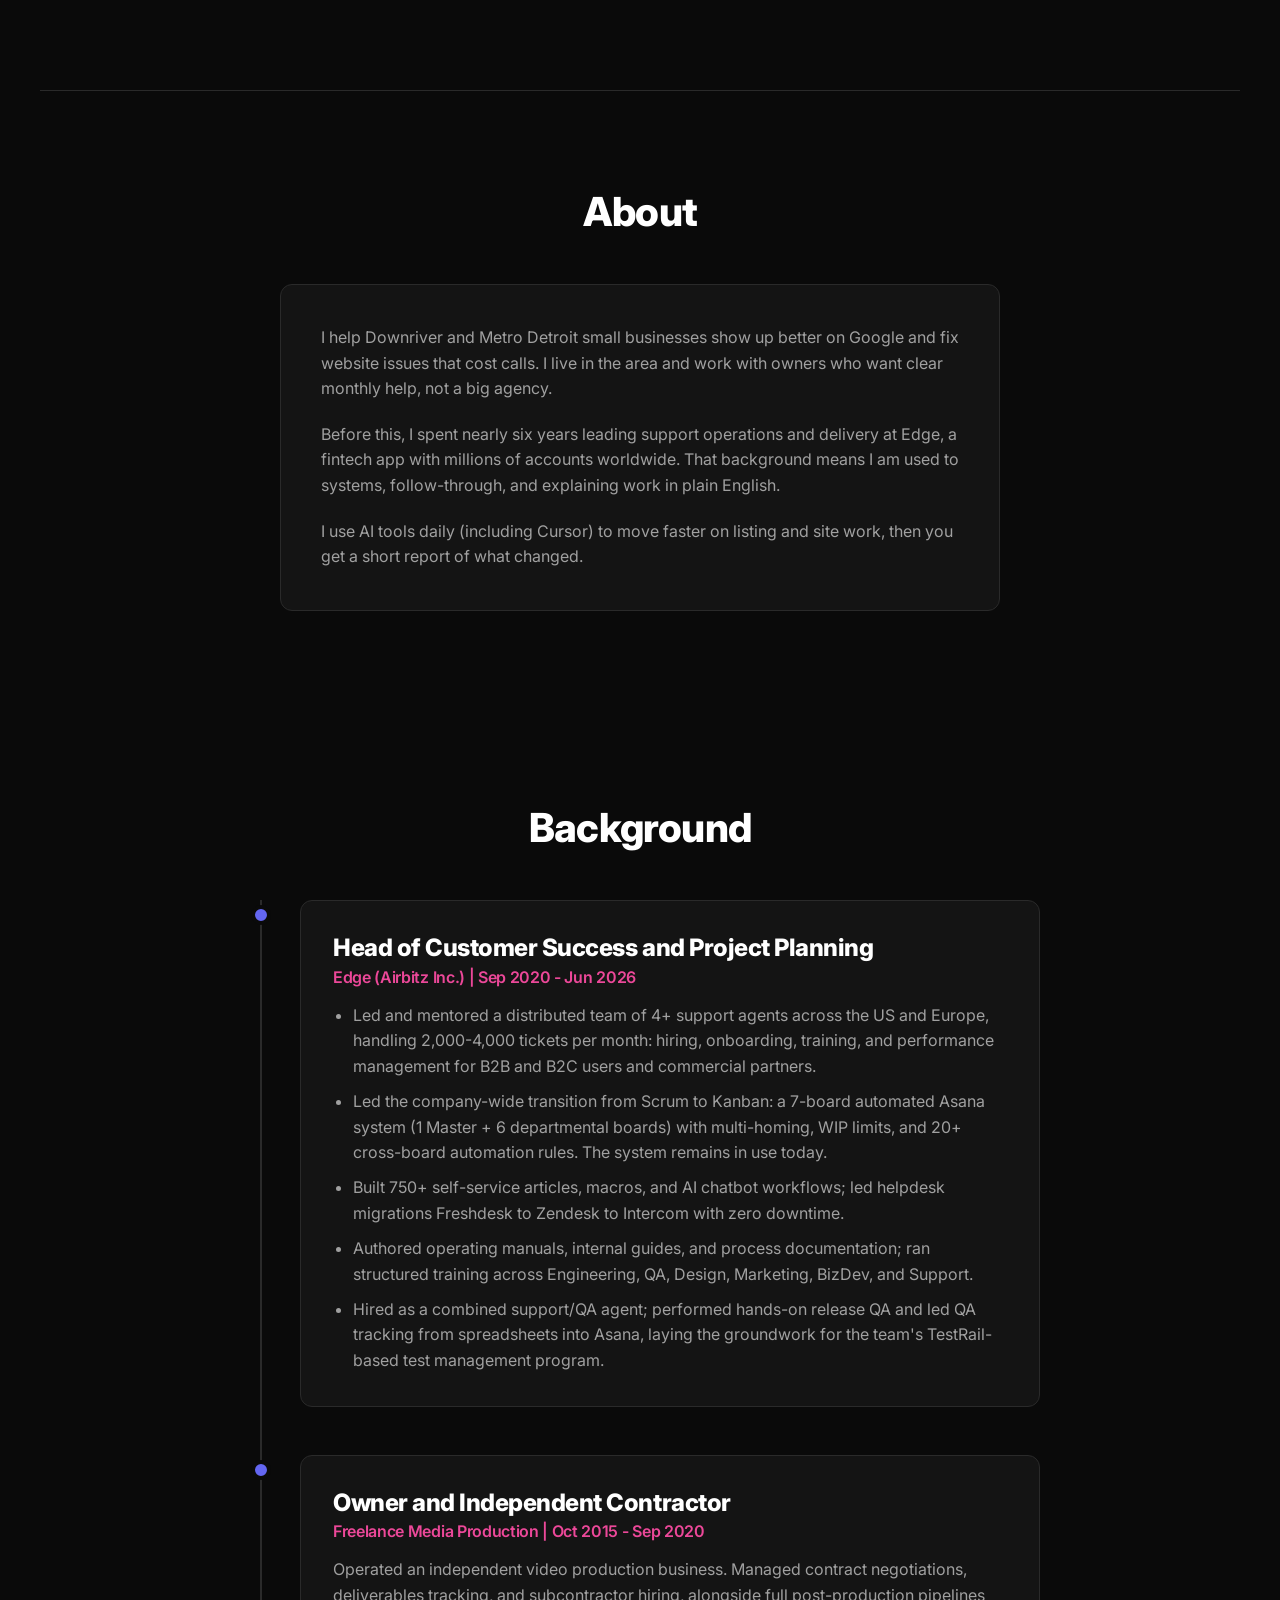
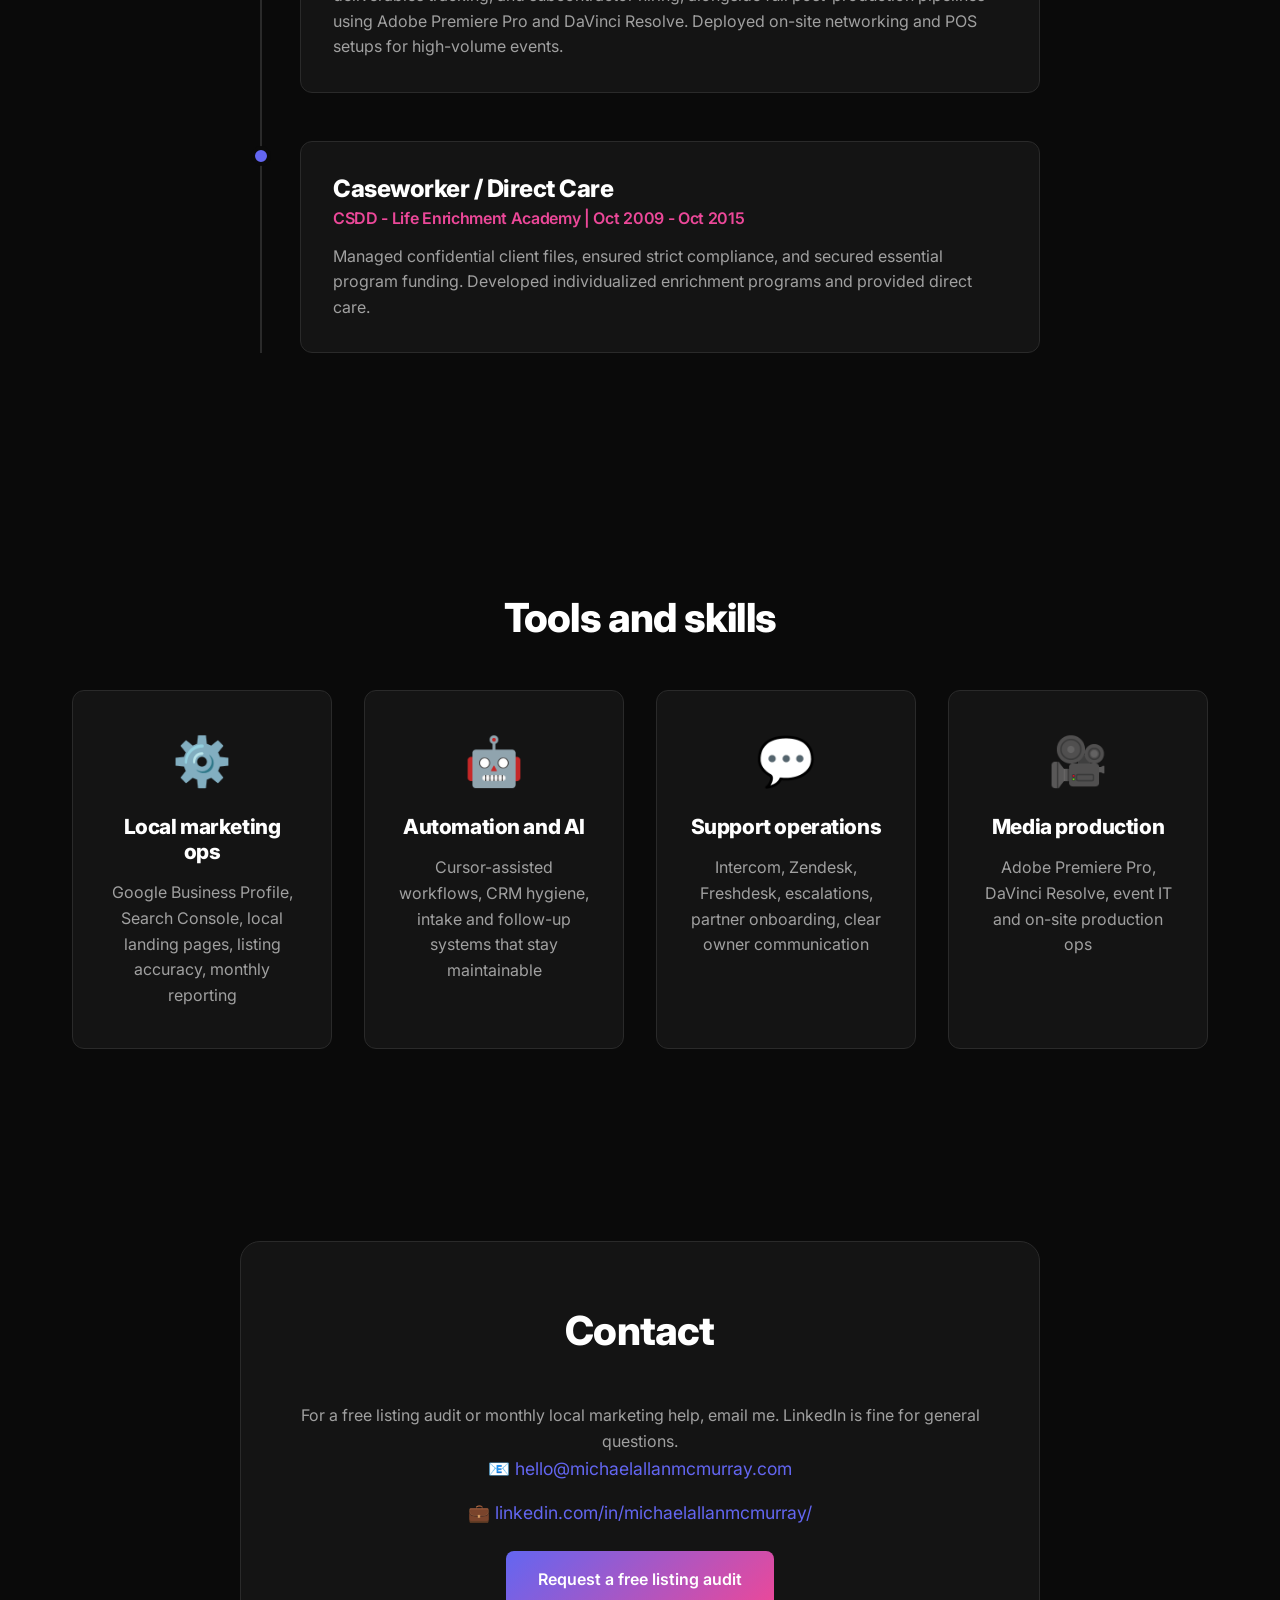
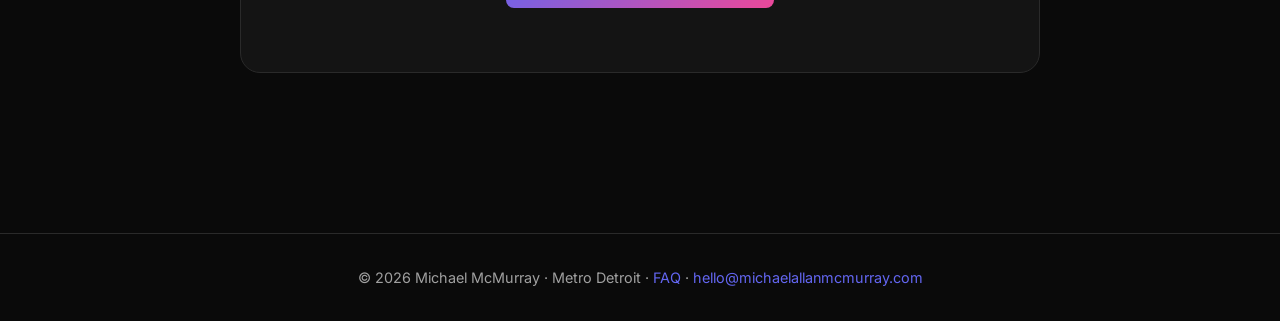
==== commit f1feabdd: "Add files via upload" ====
--- a/index.html
+++ b/index.html
@@ -10,7 +10,7 @@
     <meta property="og:type" content="website">
     <meta property="og:url" content="https://michaelallanmcmurray.com">
     <link rel="icon" href="favicon.svg" type="image/svg+xml">
-    <link rel="stylesheet" href="styles.css?v=8">
+    <link rel="stylesheet" href="styles.css?v=10">
     <script type="application/ld+json">
     {
         "@context": "https://schema.org",
@@ -51,6 +51,7 @@
             </button>
             <ul class="nav-links">
                 <li><a href="#local-marketing">Local Marketing</a></li>
+                <li><a href="faq/">FAQ</a></li>
                 <li><a href="#about">About</a></li>
                 <li><a href="#experience">Experience</a></li>
                 <li><a href="#contact" class="btn-primary-small">Contact</a></li>
@@ -243,7 +244,7 @@
     </section>
 
     <footer>
-        <p>&copy; 2026 Michael McMurray · Metro Detroit · <a href="mailto:hello@michaelallanmcmurray.com">hello@michaelallanmcmurray.com</a></p>
+        <p>&copy; 2026 Michael McMurray · Metro Detroit · <a href="faq/">FAQ</a> · <a href="mailto:hello@michaelallanmcmurray.com">hello@michaelallanmcmurray.com</a></p>
     </footer>
 
     <script src="script.js"></script>
--- a/styles.css
+++ b/styles.css
@@ -477,6 +477,134 @@
     border: 1px solid rgba(239, 68, 68, 0.35);
     color: #fca5a5;
 }
+
+/* FAQ (public, no login) */
+.faq-hero {
+    min-height: auto;
+    padding: 8rem 2rem 3rem;
+    text-align: center;
+}
+
+.faq-hero h1 {
+    font-size: clamp(2.2rem, 5vw, 3.2rem);
+    margin-bottom: 0.75rem;
+}
+
+.faq-hero p {
+    max-width: 640px;
+    margin: 0 auto;
+    font-size: 1.1rem;
+}
+
+.faq-layout {
+    max-width: 800px;
+    margin: 0 auto;
+    padding: 0 2rem 5rem;
+}
+
+.faq-list {
+    list-style: none;
+    display: grid;
+    gap: 1rem;
+}
+
+.faq-list a {
+    display: block;
+    text-decoration: none;
+    padding: 1.35rem 1.5rem;
+    border: 1px solid var(--border-color);
+    border-radius: 12px;
+    background: var(--bg-card);
+    transition: var(--transition);
+}
+
+.faq-list a:hover {
+    border-color: var(--accent-primary);
+    transform: translateY(-2px);
+}
+
+.faq-list h2 {
+    font-size: 1.15rem;
+    font-weight: 700;
+    color: var(--text-primary);
+    margin-bottom: 0.4rem;
+}
+
+.faq-list p {
+    font-size: 0.95rem;
+    margin: 0;
+}
+
+.faq-meta {
+    display: block;
+    font-size: 0.8rem;
+    font-weight: 600;
+    color: var(--accent-primary);
+    text-transform: uppercase;
+    letter-spacing: 0.04em;
+    margin-bottom: 0.75rem;
+}
+
+.faq-article {
+    max-width: 720px;
+    margin: 0 auto;
+    padding: 8rem 2rem 4rem;
+}
+
+.faq-article h1 {
+    font-size: clamp(1.9rem, 4vw, 2.6rem);
+    margin-bottom: 1.25rem;
+    line-height: 1.2;
+}
+
+.faq-article .faq-lead {
+    font-size: 1.15rem;
+    margin-bottom: 2rem;
+    color: var(--text-secondary);
+}
+
+.faq-article h2 {
+    font-size: 1.25rem;
+    margin: 2rem 0 0.75rem;
+}
+
+.faq-article p,
+.faq-article li {
+    color: var(--text-secondary);
+    line-height: 1.7;
+    margin-bottom: 1rem;
+}
+
+.faq-article ul,
+.faq-article ol {
+    padding-left: 1.25rem;
+    margin-bottom: 1.25rem;
+}
+
+.faq-article li { margin-bottom: 0.5rem; }
+
+.faq-article a { color: #a5b4fc; }
+
+.faq-back {
+    display: inline-block;
+    margin-bottom: 1.5rem;
+    color: var(--text-secondary);
+    text-decoration: none;
+    font-weight: 600;
+    font-size: 0.9rem;
+}
+
+.faq-back:hover { color: var(--text-primary); }
+
+.faq-cta {
+    margin-top: 2.5rem;
+    padding: 1.5rem;
+    border: 1px solid var(--border-color);
+    border-radius: 12px;
+    background: var(--bg-card);
+}
+
+.faq-cta p { margin-bottom: 1rem; }
 
 .fade-in { opacity: 0; transform: translateY(20px); animation: fadeIn 0.8s ease forwards; }
 .delay-1 { animation-delay: 0.2s; }
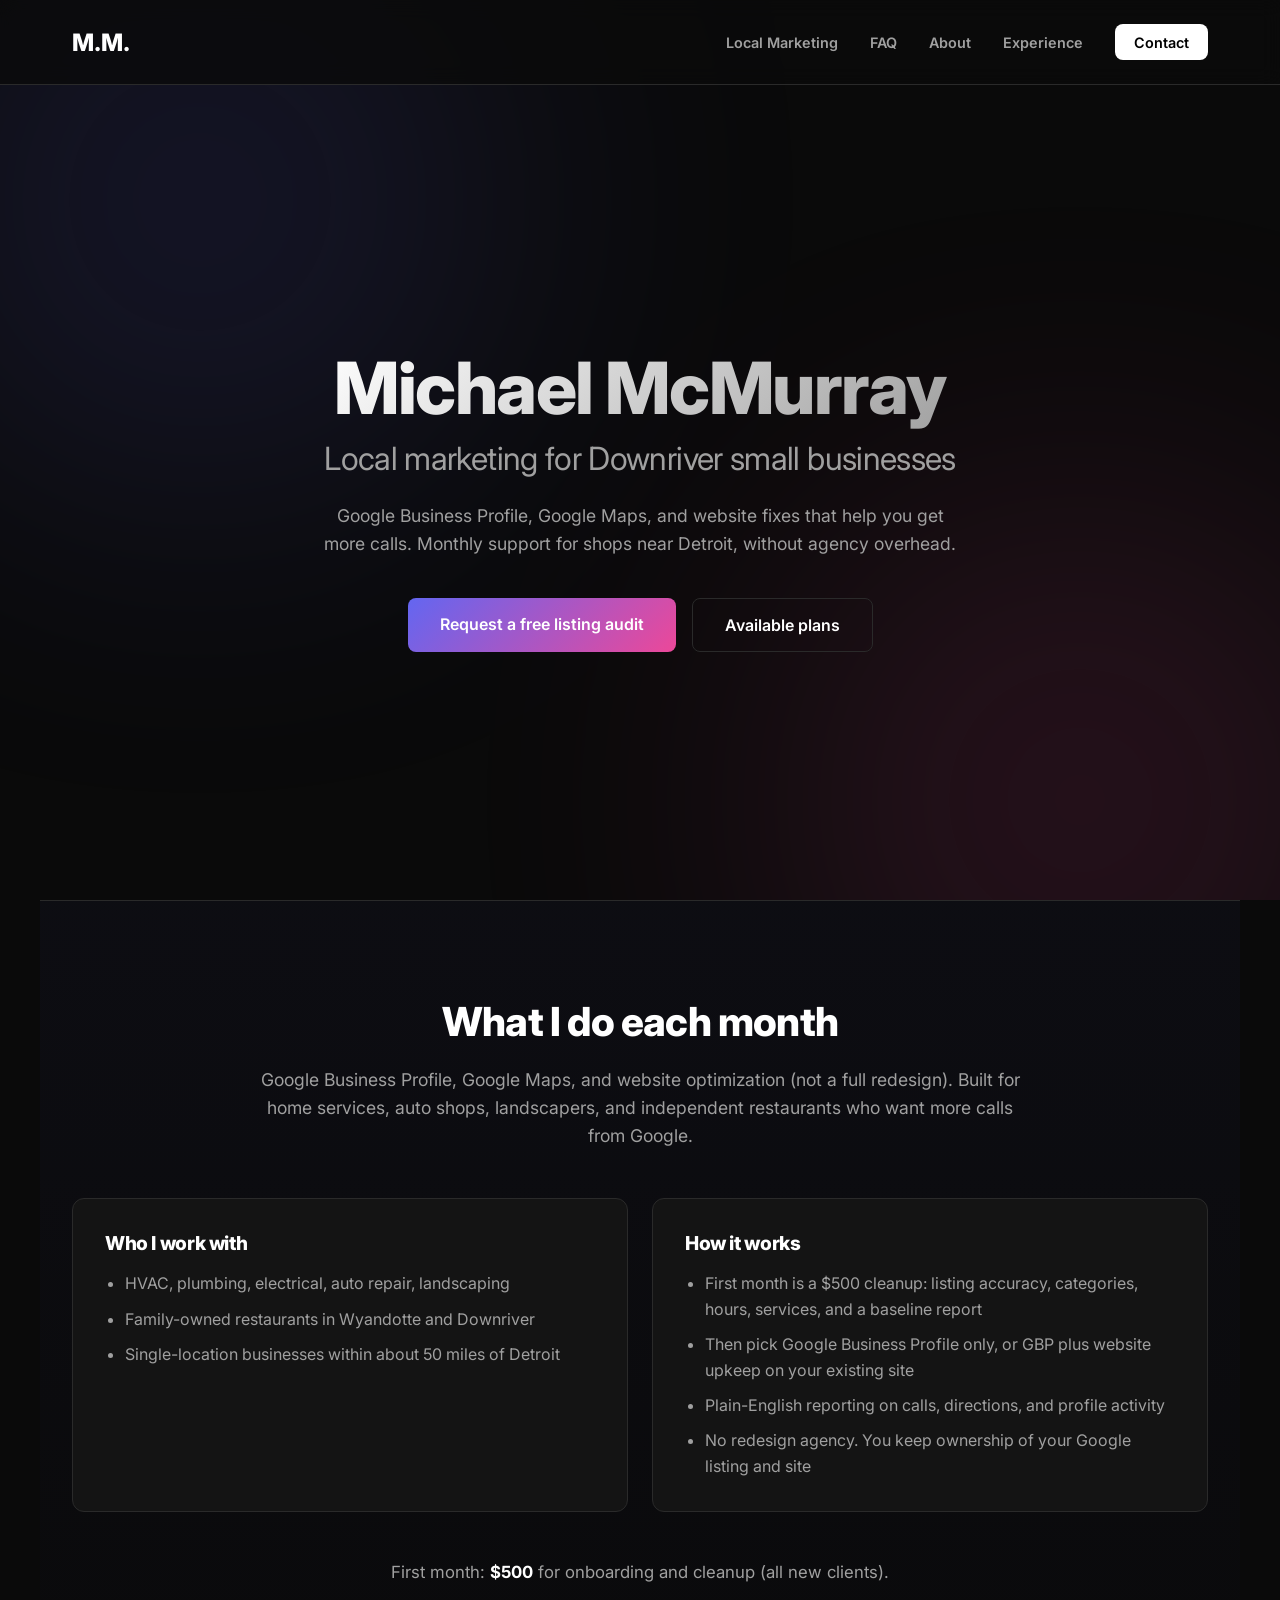
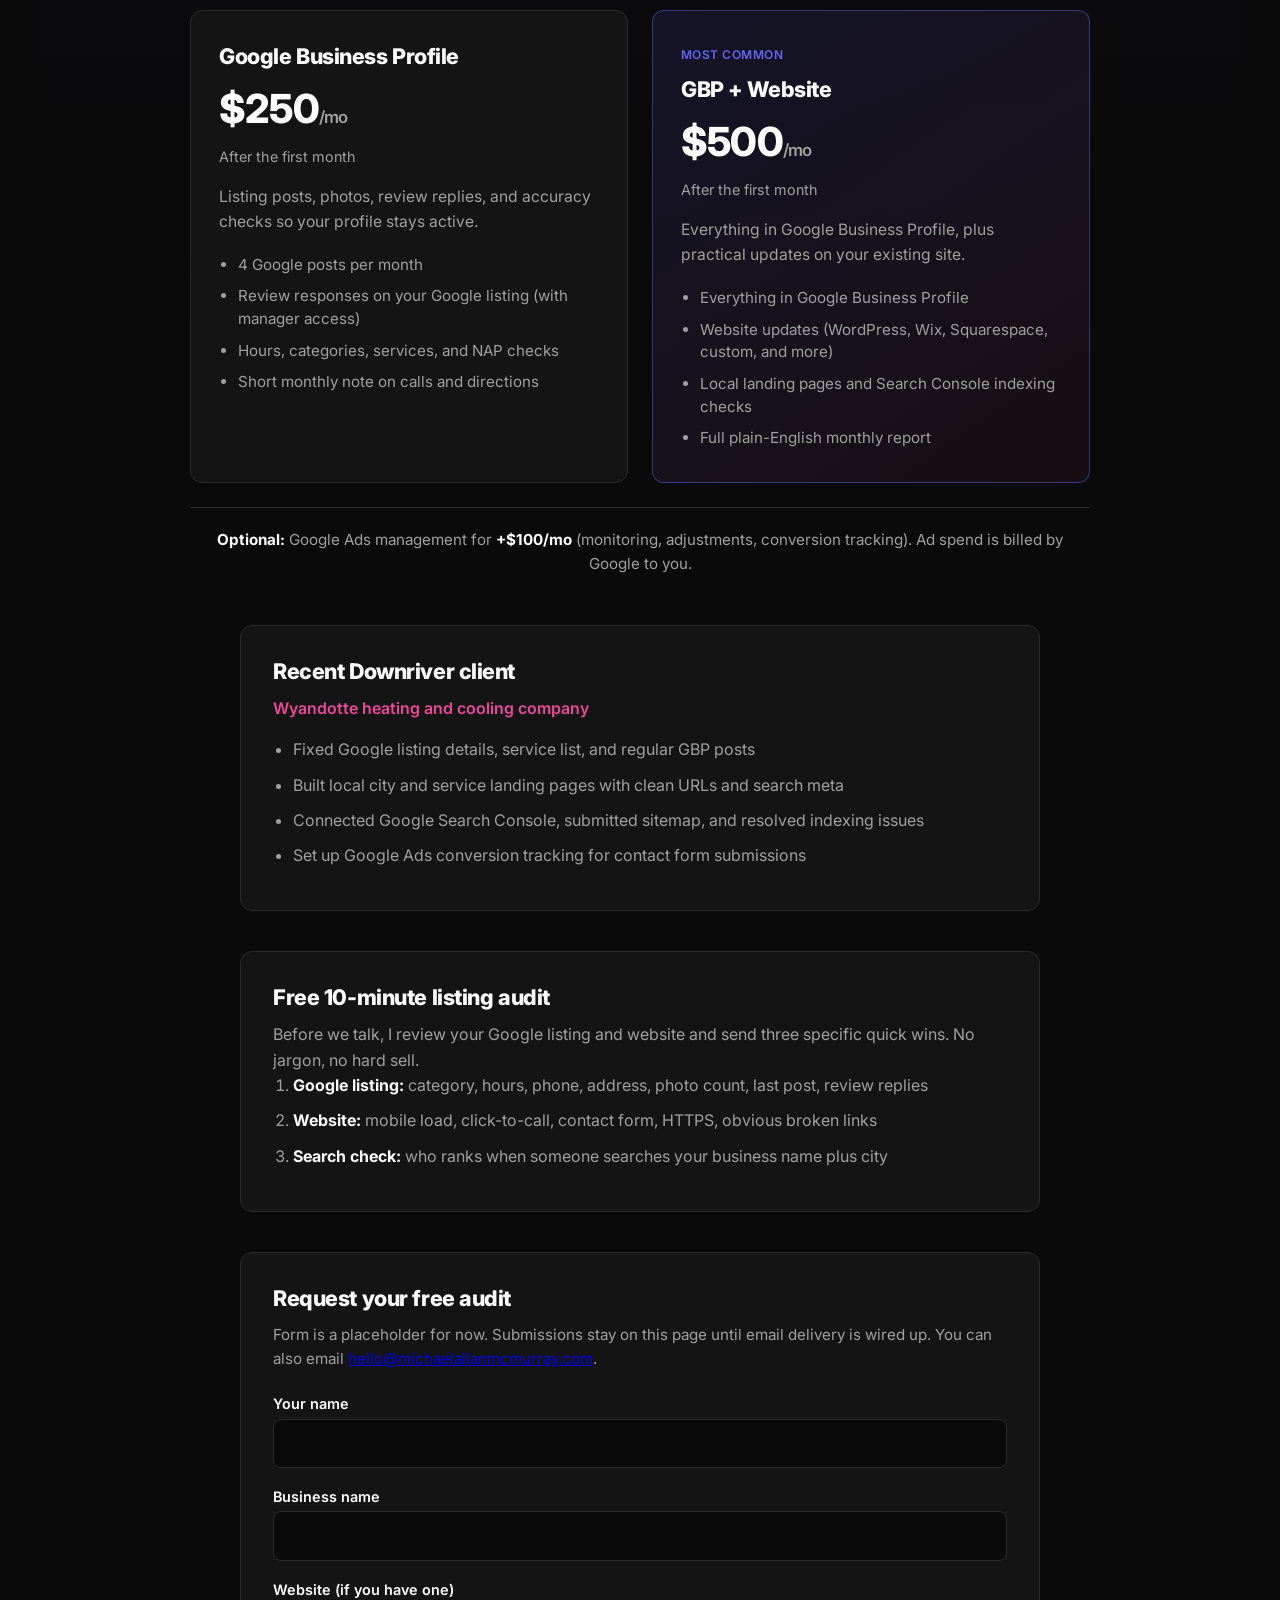
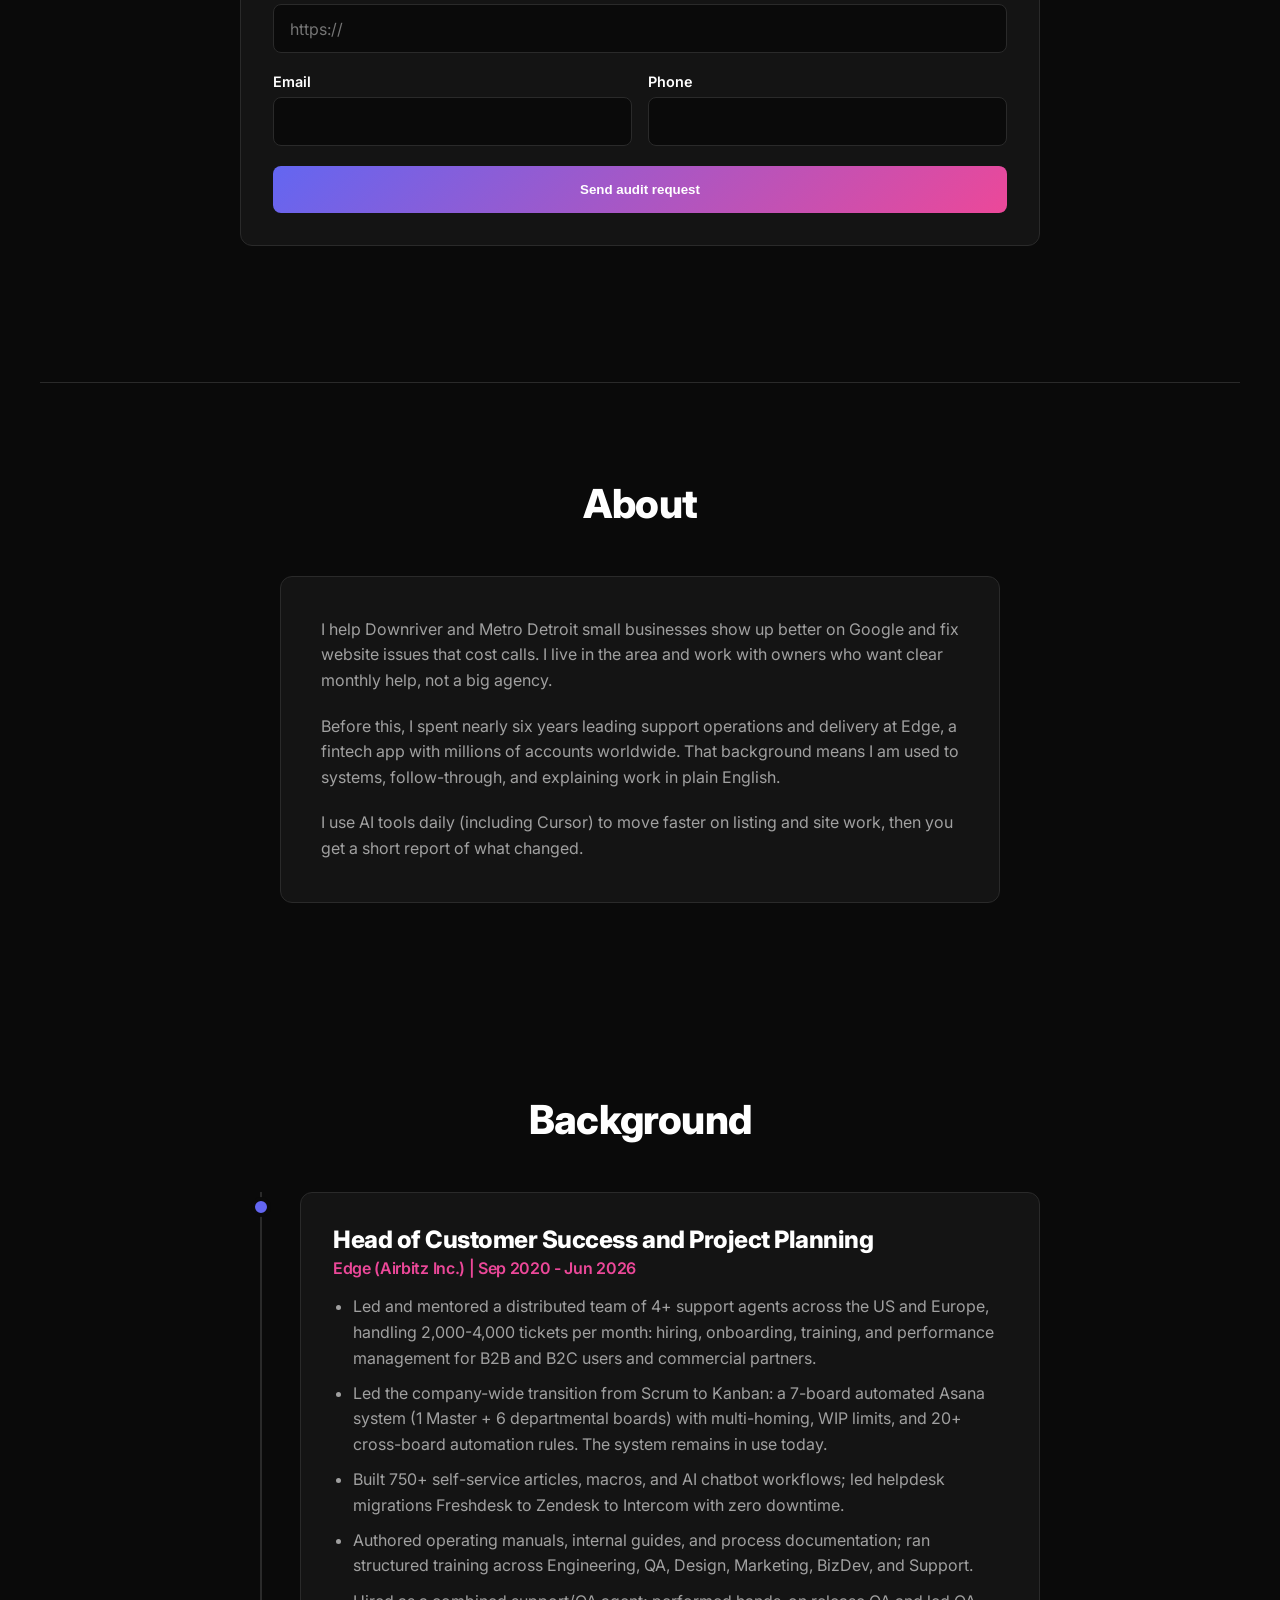
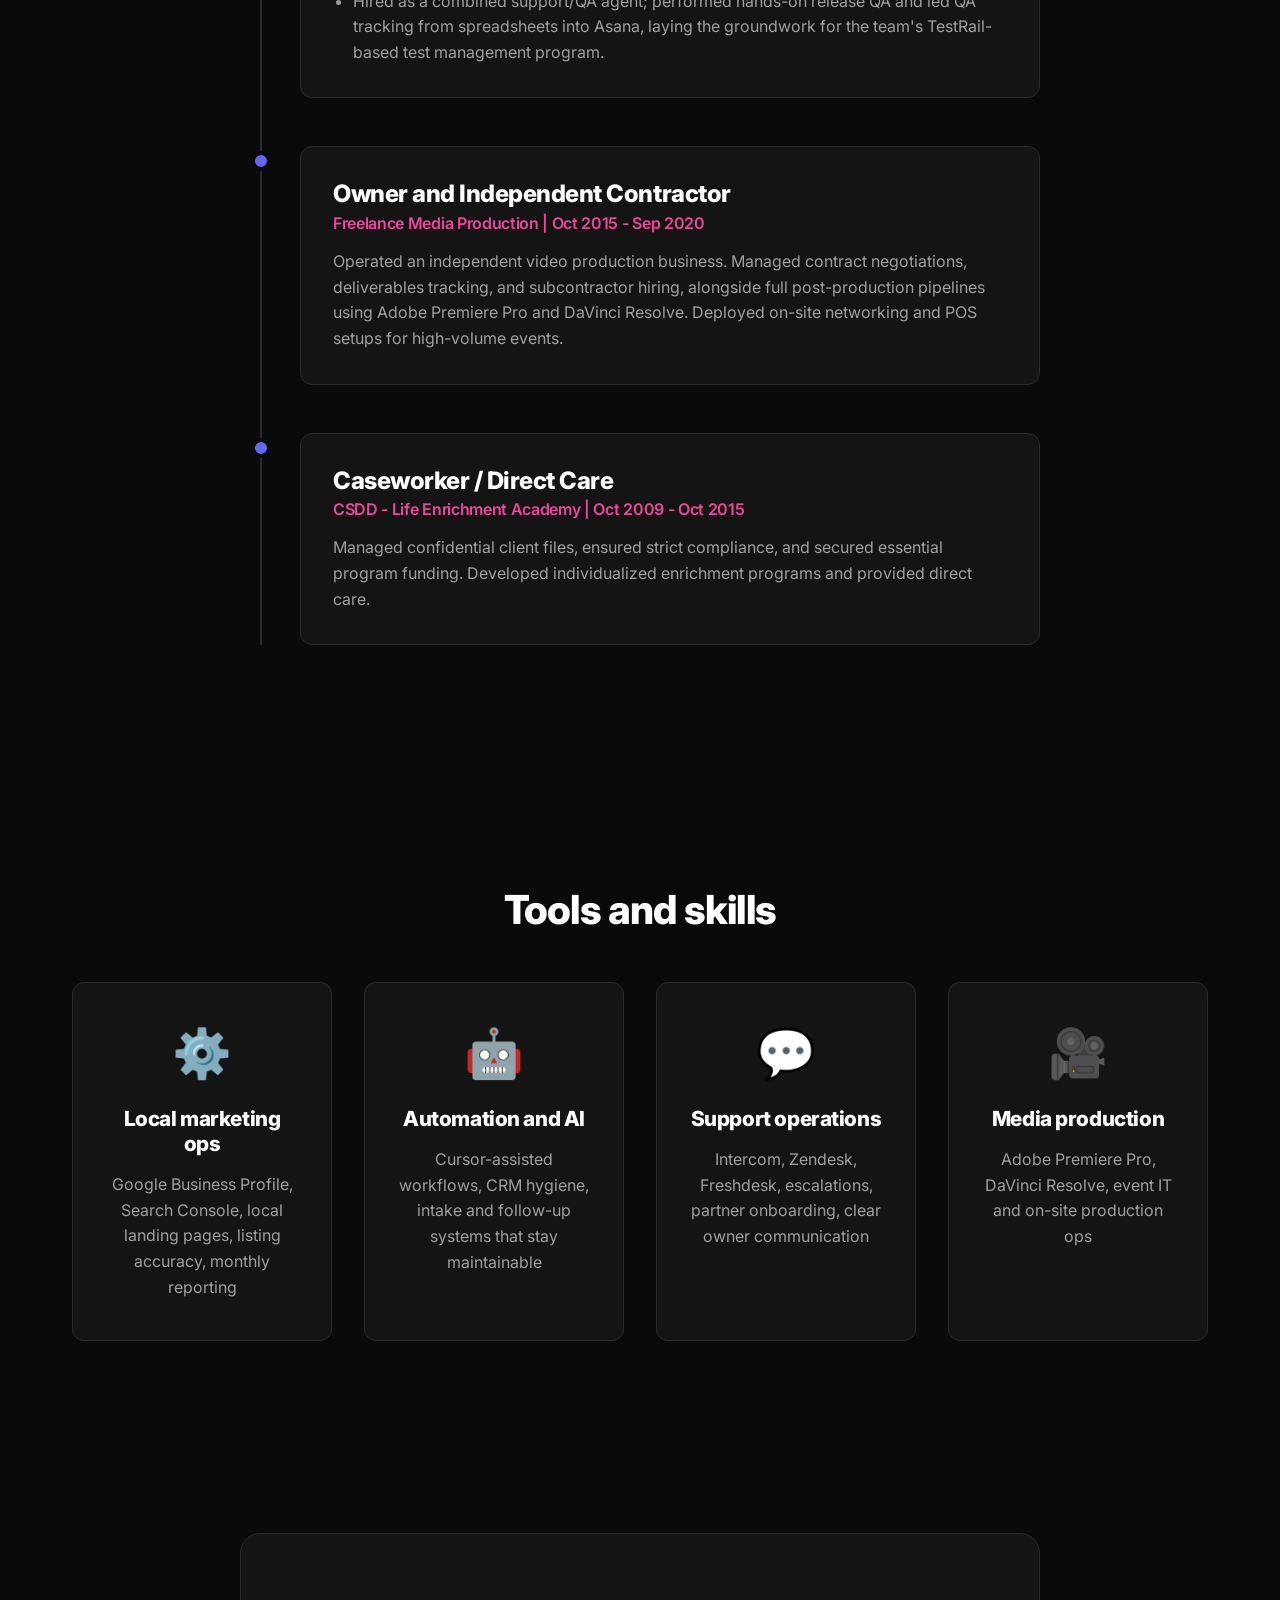
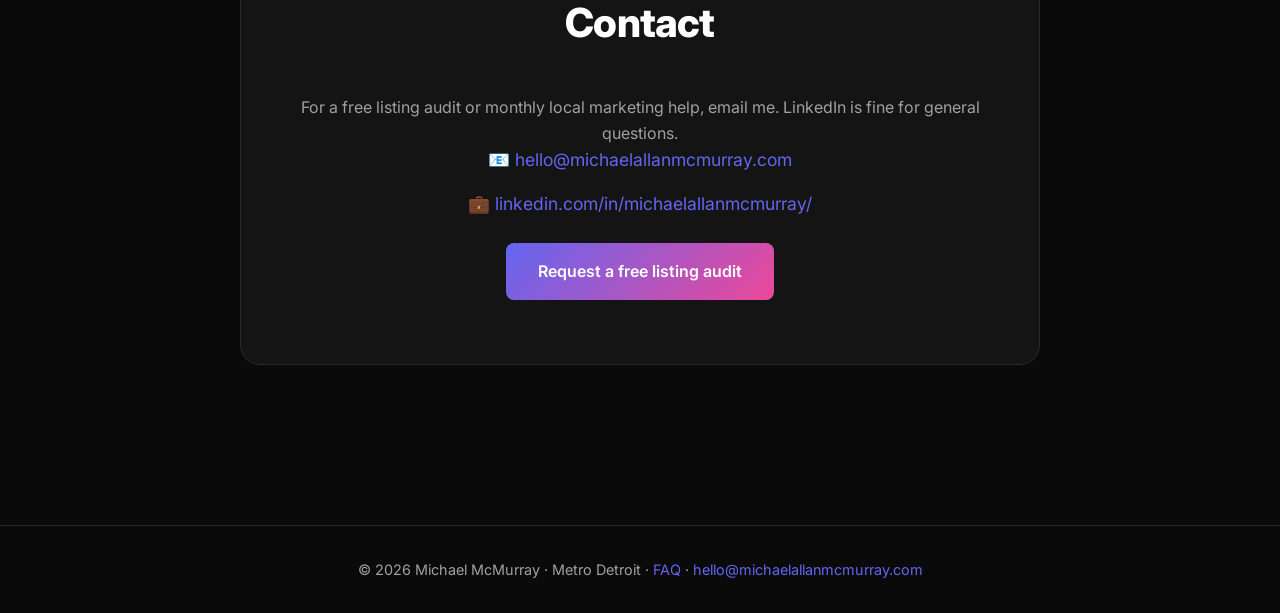
==== commit 8099e2bf: "Add files via upload" ====
--- a/index.html
+++ b/index.html
@@ -4,13 +4,13 @@
     <meta charset="UTF-8">
     <meta name="viewport" content="width=device-width, initial-scale=1.0">
     <title>Michael McMurray | Local Marketing for Downriver Small Businesses</title>
-    <meta name="description" content="Google Business Profile, Google Maps, and website optimization for Downriver and Metro Detroit small businesses. Monthly retainer $500. Free 10-minute listing audit.">
+    <meta name="description" content="Google Business Profile and website help for Downriver and Metro Detroit small businesses. First month $500, then GBP-only $250/mo or GBP plus site $500/mo.">
     <meta property="og:title" content="Michael McMurray | Local Marketing Downriver MI">
     <meta property="og:description" content="Google Business Profile, website optimization, and monthly support for Downriver small businesses. Free listing audit.">
     <meta property="og:type" content="website">
     <meta property="og:url" content="https://michaelallanmcmurray.com">
     <link rel="icon" href="favicon.svg" type="image/svg+xml">
-    <link rel="stylesheet" href="styles.css?v=10">
+    <link rel="stylesheet" href="styles.css?v=11">
     <script type="application/ld+json">
     {
         "@context": "https://schema.org",
@@ -28,7 +28,7 @@
             "geoRadius": "80467"
         },
         "email": "hello@michaelallanmcmurray.com",
-        "priceRange": "$500-$600"
+        "priceRange": "$250-$500"
     }
     </script>
     <link rel="preconnect" href="https://fonts.googleapis.com">
@@ -66,7 +66,7 @@
             <p class="fade-in delay-2">Google Business Profile, Google Maps, and website fixes that help you get more calls. Monthly support for shops near Detroit, without agency overhead.</p>
             <div class="hero-cta fade-in delay-3">
                 <a href="#audit-form" class="btn-primary">Request a free listing audit</a>
-                <a href="#local-marketing" class="btn-secondary">See the offer</a>
+                <a href="#local-marketing" class="btn-secondary">Available plans</a>
             </div>
         </div>
     </section>
@@ -87,23 +87,46 @@
                 </ul>
             </div>
             <div class="lm-card">
-                <h3>What you get each month</h3>
+                <h3>How it works</h3>
                 <ul>
-                    <li>Google Business Profile posts, photos, reviews, and listing accuracy</li>
-                    <li>Website updates on your existing platform (WordPress, Wix, Squarespace, custom sites, and more)</li>
-                    <li>Local landing pages and Search Console indexing checks</li>
-                    <li>Plain-English monthly report: calls, directions, impressions</li>
+                    <li>First month is a $500 cleanup: listing accuracy, categories, hours, services, and a baseline report</li>
+                    <li>Then pick Google Business Profile only, or GBP plus website upkeep on your existing site</li>
+                    <li>Plain-English reporting on calls, directions, and profile activity</li>
+                    <li>No redesign agency. You keep ownership of your Google listing and site</li>
                 </ul>
             </div>
         </div>
 
         <div class="pricing-simple reveal">
-            <div class="pricing-offer">
-                <h3 class="pricing-title">Monthly retainer</h3>
-                <p class="pricing-amount">$500<span>/mo</span></p>
-                <p class="pricing-intro">Ongoing local marketing: Google Business Profile, website optimization, and visibility support. Everything listed above, each month, in plain English.</p>
-                <p class="pricing-addon"><strong>Optional add-on:</strong> Google Ads management for <strong>+$100/mo</strong> (monitoring, adjustments, and conversion tracking upkeep).</p>
-            </div>
+            <p class="pricing-setup">First month: <strong>$500</strong> for onboarding and cleanup (all new clients).</p>
+            <div class="pricing-tiers">
+                <div class="pricing-offer">
+                    <h3 class="pricing-title">Google Business Profile</h3>
+                    <p class="pricing-amount">$250<span>/mo</span></p>
+                    <p class="pricing-after">After the first month</p>
+                    <p class="pricing-intro">Listing posts, photos, review replies, and accuracy checks so your profile stays active.</p>
+                    <ul class="pricing-list">
+                        <li>4 Google posts per month</li>
+                        <li>Review responses on your Google listing (with manager access)</li>
+                        <li>Hours, categories, services, and NAP checks</li>
+                        <li>Short monthly note on calls and directions</li>
+                    </ul>
+                </div>
+                <div class="pricing-offer pricing-offer-featured">
+                    <p class="pricing-badge">Most common</p>
+                    <h3 class="pricing-title">GBP + Website</h3>
+                    <p class="pricing-amount">$500<span>/mo</span></p>
+                    <p class="pricing-after">After the first month</p>
+                    <p class="pricing-intro">Everything in Google Business Profile, plus practical updates on your existing site.</p>
+                    <ul class="pricing-list">
+                        <li>Everything in Google Business Profile</li>
+                        <li>Website updates (WordPress, Wix, Squarespace, custom, and more)</li>
+                        <li>Local landing pages and Search Console indexing checks</li>
+                        <li>Full plain-English monthly report</li>
+                    </ul>
+                </div>
+            </div>
+            <p class="pricing-addon"><strong>Optional:</strong> Google Ads management for <strong>+$100/mo</strong> (monitoring, adjustments, conversion tracking). Ad spend is billed by Google to you.</p>
         </div>
 
         <div class="case-study reveal">
--- a/styles.css
+++ b/styles.css
@@ -311,48 +311,108 @@
     margin-bottom: 3rem;
 }
 
+.pricing-setup {
+    text-align: center;
+    font-size: 1.05rem;
+    color: var(--text-secondary);
+    margin-bottom: 1.5rem;
+    line-height: 1.5;
+}
+
+.pricing-setup strong {
+    color: var(--text-primary);
+}
+
+.pricing-tiers {
+    display: grid;
+    grid-template-columns: repeat(auto-fit, minmax(260px, 1fr));
+    gap: 1.5rem;
+    margin-bottom: 1.5rem;
+    max-width: 900px;
+    margin-left: auto;
+    margin-right: auto;
+}
+
 .pricing-offer {
-    max-width: 640px;
-    margin: 0 auto;
-    text-align: center;
-    background: var(--bg-card);
-    border: 1px solid rgba(99, 102, 241, 0.4);
+    text-align: left;
+    background: var(--bg-card);
+    border: 1px solid var(--border-color);
     border-radius: 12px;
-    padding: 2.5rem 2rem;
+    padding: 2rem 1.75rem;
+}
+
+.pricing-offer-featured {
+    border-color: rgba(99, 102, 241, 0.45);
     background: linear-gradient(145deg, rgba(99, 102, 241, 0.12), rgba(236, 72, 153, 0.06));
 }
 
+.pricing-badge {
+    display: inline-block;
+    font-size: 0.75rem;
+    font-weight: 600;
+    letter-spacing: 0.04em;
+    text-transform: uppercase;
+    color: var(--accent-primary);
+    margin-bottom: 0.75rem;
+}
+
 .pricing-title {
-    font-size: 1.5rem;
-    margin-bottom: 0.75rem;
+    font-size: 1.35rem;
+    margin-bottom: 0.5rem;
 }
 
 .pricing-amount {
-    font-size: 2.75rem;
+    font-size: 2.5rem;
     font-weight: 800;
     color: var(--text-primary);
+    margin-bottom: 0.25rem;
+    letter-spacing: -0.02em;
+}
+
+.pricing-amount span {
+    font-size: 1.05rem;
+    font-weight: 600;
+    color: var(--text-secondary);
+}
+
+.pricing-after {
+    font-size: 0.9rem;
+    color: var(--text-secondary);
     margin-bottom: 1rem;
-    letter-spacing: -0.02em;
-}
-
-.pricing-amount span {
-    font-size: 1.1rem;
-    font-weight: 600;
-    color: var(--text-secondary);
 }
 
 .pricing-intro {
     margin-bottom: 1.25rem;
-    font-size: 1rem;
+    font-size: 0.98rem;
     line-height: 1.6;
+    color: var(--text-secondary);
+}
+
+.pricing-list {
+    padding-left: 1.2rem;
+    margin: 0;
+    color: var(--text-secondary);
+    font-size: 0.95rem;
+}
+
+.pricing-list li {
+    margin-bottom: 0.55rem;
+    line-height: 1.5;
+}
+
+.pricing-list li:last-child {
+    margin-bottom: 0;
 }
 
 .pricing-addon {
+    max-width: 900px;
+    margin: 0 auto;
     padding-top: 1.25rem;
     border-top: 1px solid var(--border-color);
     font-size: 0.95rem;
     color: var(--text-secondary);
     line-height: 1.6;
+    text-align: center;
 }
 
 .pricing-addon strong { color: var(--text-primary); }
